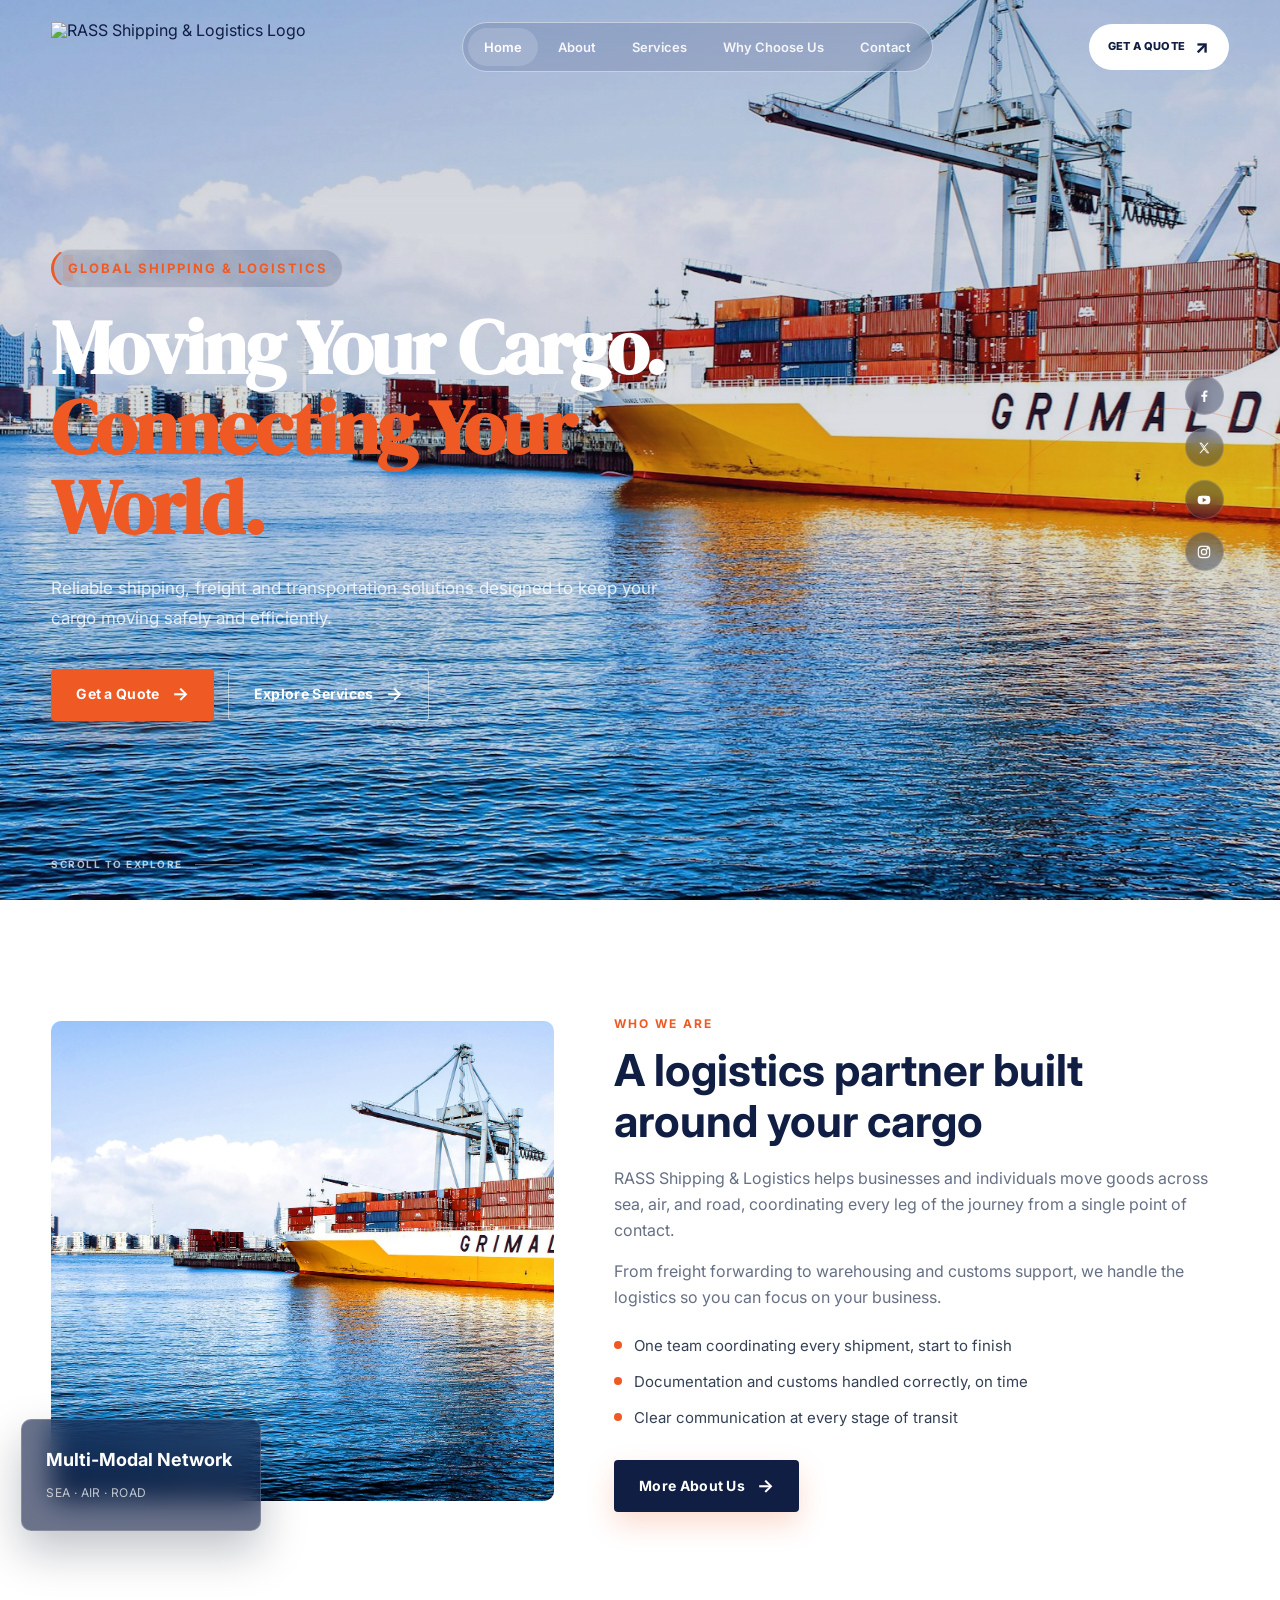
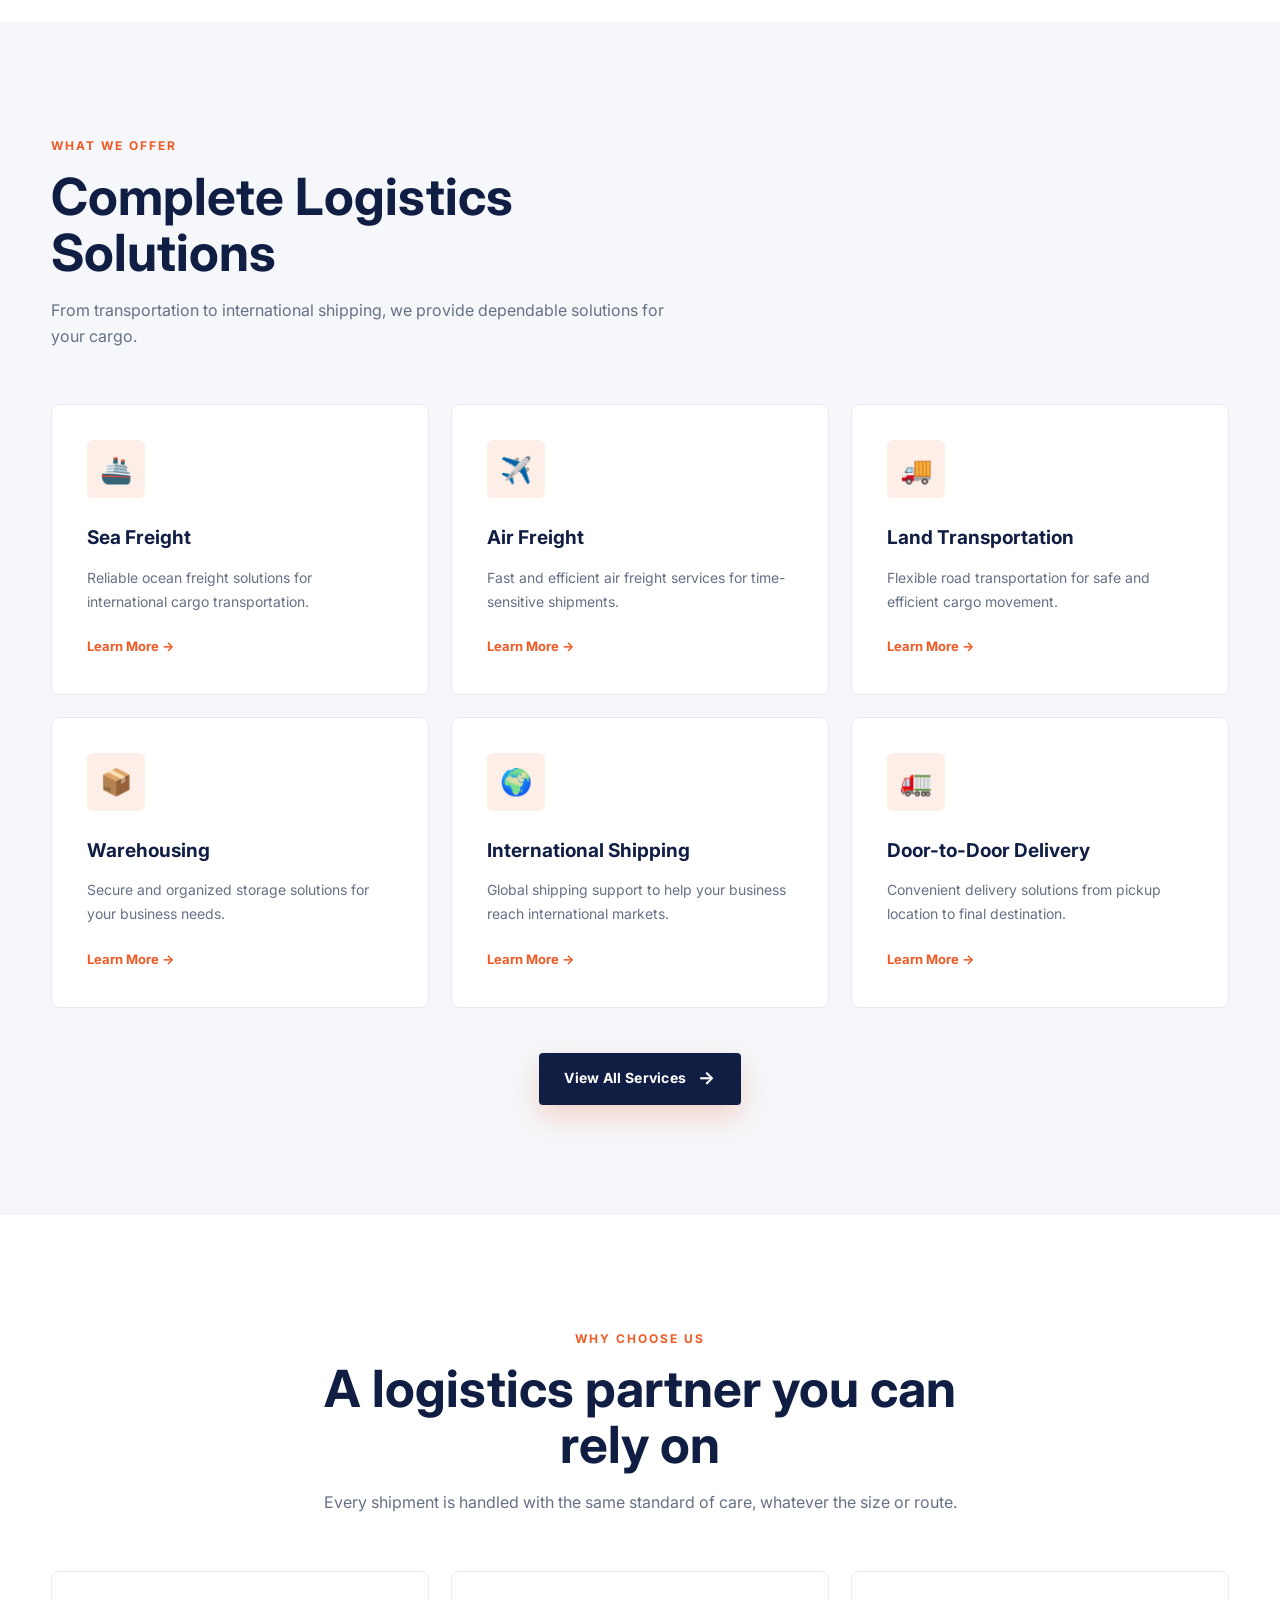
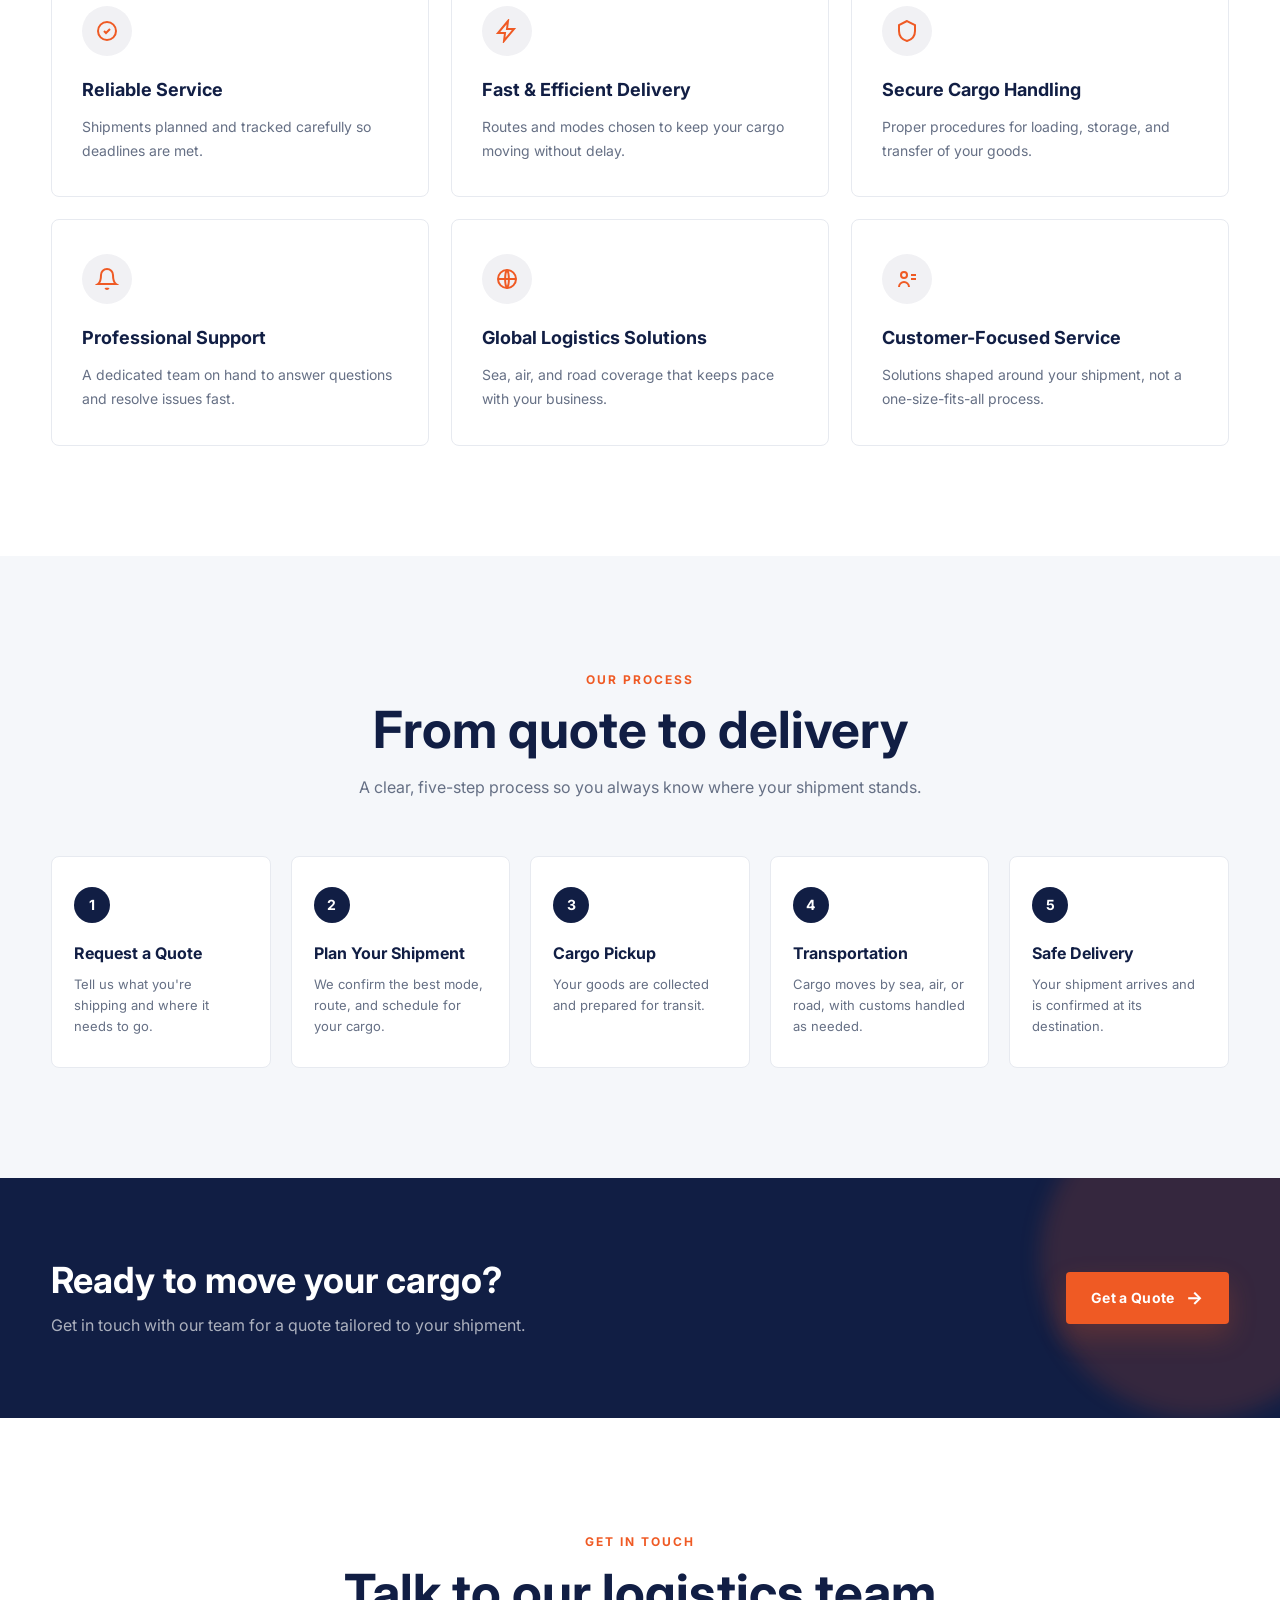
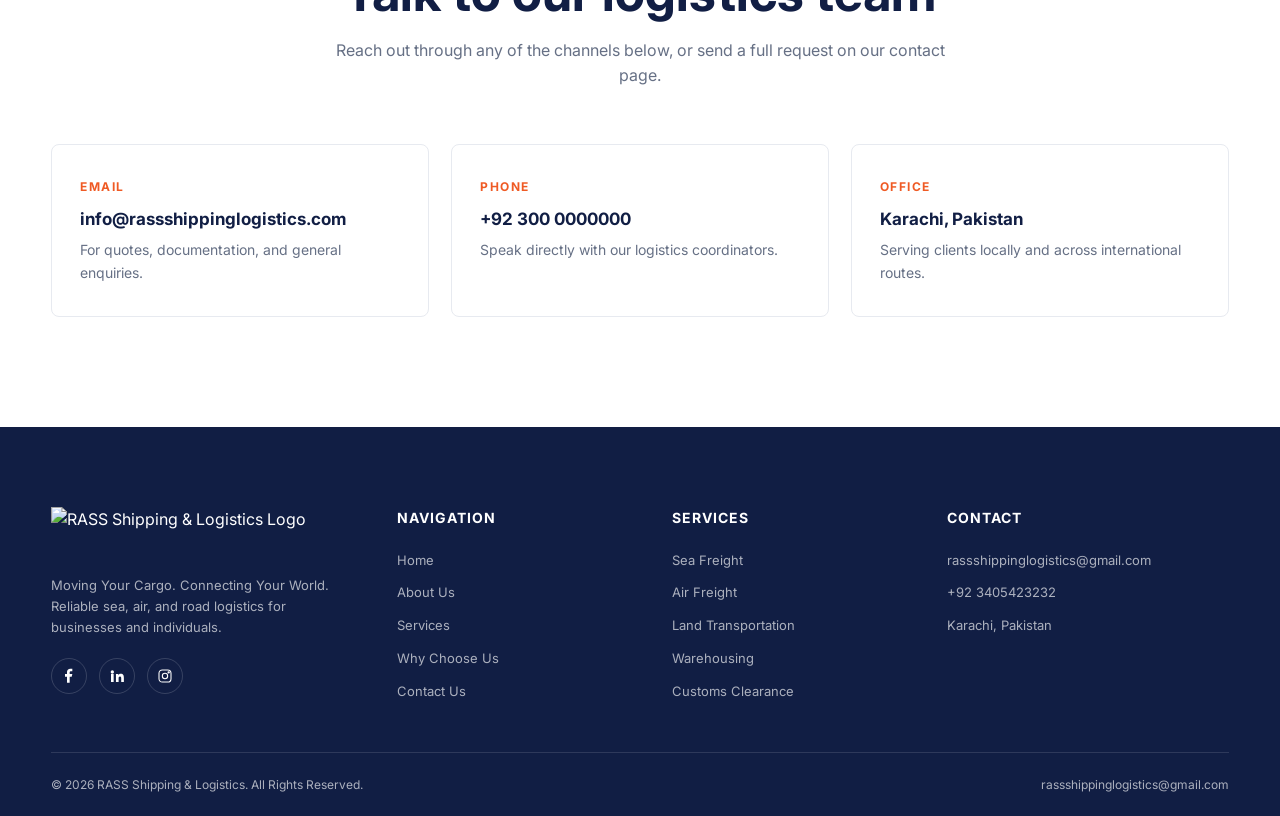
==== index.html @ 947c7e2b "first commit" ====
<!DOCTYPE html>
<html lang="en">
<head>
    <meta charset="UTF-8">
    <meta name="viewport" content="width=device-width, initial-scale=1.0">


<title>RASS Shipping & Logistics | Moving Your Cargo. Connecting Your World.</title>

<meta
    name="description"
    content="RASS Shipping & Logistics provides reliable shipping, freight, transportation and logistics solutions."
>

<link rel="stylesheet" href="style.css">

<!-- Google Font -->
<link rel="preconnect" href="https://fonts.googleapis.com">
<link rel="preconnect" href="https://fonts.gstatic.com" crossorigin>

<link
    href="https://fonts.googleapis.com/css2?family=DM+Serif+Display:ital@0;1&family=Inter:wght@400;500;600;700;800&display=swap"
    rel="stylesheet"
>


</head>

<body>


<!-- ================= NAVBAR ================= -->

<header class="navbar">
    <div class="container nav-container">

        <a href="index.html" class="logo" aria-label="RASS Shipping and Logistics Home">
            <!-- <span class="logo-rass">RASS</span>
            <span class="logo-text">Shipping &amp; Logistics</span> -->
            <img src="Images/logo.png" alt="RASS Shipping & Logistics Logo" style="height: 50px;">
        </a>

        <nav class="nav-menu" id="navMenu" aria-label="Primary navigation">
            <a href="index.html" class="active">Home</a>
            <a href="about.html">About</a>
            <a href="services.html">Services</a>
            <a href="#why-choose-us">Why Choose Us</a>
            <a href="contact.html">Contact</a>
        </nav>

        <a href="contact.html" class="nav-cta">
            <span>Get a Quote</span>
            <span class="nav-cta-arrow" aria-hidden="true">↗</span>
        </a>

        <button
            class="menu-toggle"
            id="menuToggle"
            aria-label="Open navigation menu"
            aria-expanded="false"
            type="button"
        >
            <span></span>
            <span></span>
            <span></span>
        </button>

    </div>
</header>


<main>

    <!-- ================= HERO ================= -->

    <section class="hero" id="home" aria-label="RASS Shipping & Logistics introduction">

        <div class="hero-image" aria-hidden="true"></div>
        <div class="hero-overlay" aria-hidden="true"></div>

        <div class="hero-container container">

            <div class="hero-content">

                <span class="hero-tag">
                    <span class="hero-tag-dot"></span>
                    GLOBAL SHIPPING &amp; LOGISTICS
                </span>

                <h1>
                    Moving Your Cargo.
                    <span>Connecting Your World.</span>
                </h1>

                <p>
                    Reliable shipping, freight and transportation solutions
                    designed to keep your cargo moving safely and efficiently.
                </p>

                <div class="hero-buttons">
                    <a href="contact.html" class="btn btn-primary">
                        Get a Quote
                        <span class="btn-arrow" aria-hidden="true">→</span>
                    </a>

                    <a href="services.html" class="btn btn-secondary">
                        Explore Services
                        <span class="btn-arrow" aria-hidden="true">→</span>
                    </a>
                </div>

            </div>

        </div>

        <!-- Social navigation inspired by the reference layout -->
        <div class="hero-social" aria-label="Social media links">
            <a href="#" aria-label="Facebook" title="Facebook">
                <svg viewBox="0 0 24 24" aria-hidden="true">
                    <path d="M14 21v-8h2.7l.4-3H14V8.1c0-.9.3-1.5 1.6-1.5h1.7V4a17 17 0 0 0-2.4-.2c-2.4 0-4 1.5-4 4.1V10H8v3h2.9v8H14Z"/>
                </svg>
            </a>

            <a href="#" aria-label="X" title="X">
                <svg viewBox="0 0 24 24" aria-hidden="true">
                    <path d="M5 4h3.5l4 5.2L17 4h2l-5.6 6.4L20 20h-3.5l-4.5-5.8L7 20H5l5.9-6.8L5 4Zm3.1 1.6H7.2l9.7 12.8h.9L8.1 5.6Z"/>
                </svg>
            </a>

            <a href="#" aria-label="YouTube" title="YouTube">
                <svg viewBox="0 0 24 24" aria-hidden="true">
                    <path d="M21 8.1a2.8 2.8 0 0 0-2-2C17.2 5.6 12 5.6 12 5.6s-5.2 0-7 .5a2.8 2.8 0 0 0-2 2C2.5 9.9 2.5 12 2.5 12s0 2.1.5 3.9a2.8 2.8 0 0 0 2 2c1.8.5 7 .5 7 .5s5.2 0 7-.5a2.8 2.8 0 0 0 2-2c.5-1.8.5-3.9.5-3.9s0-2.1-.5-3.9ZM10 15.4V8.6l5.7 3.4-5.7 3.4Z"/>
                </svg>
            </a>

            <a href="#" aria-label="Instagram" title="Instagram">
                <svg viewBox="0 0 24 24" aria-hidden="true">
                    <rect x="3.5" y="3.5" width="17" height="17" rx="5"/>
                    <circle cx="12" cy="12" r="4"/>
                    <circle cx="17.4" cy="6.7" r="1"/>
                </svg>
            </a>
        </div>

        <a href="#about-preview" class="hero-scroll" aria-label="Scroll to learn more">
            <span>Scroll to explore</span>
            <span class="hero-scroll-line"></span>
        </a>

    </section>


    <!-- ================= ABOUT PREVIEW ================= -->

    <section class="about-preview" id="about-preview">

        <div class="container">

            <div class="about-media reveal">
                <img src="Images/axel-hjEesK4KSDs-unsplash.jpg" alt="Container ship being loaded at port">
                <div class="about-stat-card">
                    <strong>Multi-Modal Network</strong>
                    <span>SEA &middot; AIR &middot; ROAD</span>
                </div>
            </div>

            <div class="about-copy reveal">

                <span class="section-tag">WHO WE ARE</span>

                <h2>A logistics partner built around your cargo</h2>

                <p>
                    RASS Shipping &amp; Logistics helps businesses and
                    individuals move goods across sea, air, and road,
                    coordinating every leg of the journey from a single
                    point of contact.
                </p>

                <p>
                    From freight forwarding to warehousing and customs
                    support, we handle the logistics so you can focus
                    on your business.
                </p>

                <ul class="about-points">
                    <li>One team coordinating every shipment, start to finish</li>
                    <li>Documentation and customs handled correctly, on time</li>
                    <li>Clear communication at every stage of transit</li>
                </ul>

                <div class="hero-buttons" style="margin-top: 30px;">
                    <a href="about.html" class="btn btn-primary" style="background:#111E44;">
                        More About Us
                        <span class="btn-arrow">→</span>
                    </a>
                </div>

            </div>

        </div>

    </section>


    <!-- ================= SERVICES ================= -->

    <section class="services-preview">

        <div class="container">

            <div class="section-heading">

                <span class="section-tag">
                    WHAT WE OFFER
                </span>

                <h2>
                    Complete Logistics Solutions
                </h2>

                <p>
                    From transportation to international shipping,
                    we provide dependable solutions for your cargo.
                </p>

            </div>


            <div class="services-grid reveal-group">

                <!-- Sea Freight -->

                <article class="service-card reveal">

                    <div class="service-icon" aria-hidden="true">
                        🚢
                    </div>

                    <h3>Sea Freight</h3>

                    <p>
                        Reliable ocean freight solutions for
                        international cargo transportation.
                    </p>

                    <a href="services.html">
                        Learn More <span>→</span>
                    </a>

                </article>


                <!-- Air Freight -->

                <article class="service-card reveal">

                    <div class="service-icon" aria-hidden="true">
                        ✈️
                    </div>

                    <h3>Air Freight</h3>

                    <p>
                        Fast and efficient air freight services
                        for time-sensitive shipments.
                    </p>

                    <a href="services.html">
                        Learn More <span>→</span>
                    </a>

                </article>


                <!-- Land Transportation -->

                <article class="service-card reveal">

                    <div class="service-icon" aria-hidden="true">
                        🚚
                    </div>

                    <h3>Land Transportation</h3>

                    <p>
                        Flexible road transportation for safe
                        and efficient cargo movement.
                    </p>

                    <a href="services.html">
                        Learn More <span>→</span>
                    </a>

                </article>


                <!-- Warehousing -->

                <article class="service-card reveal">

                    <div class="service-icon" aria-hidden="true">
                        📦
                    </div>

                    <h3>Warehousing</h3>

                    <p>
                        Secure and organized storage solutions
                        for your business needs.
                    </p>

                    <a href="services.html">
                        Learn More <span>→</span>
                    </a>

                </article>


                <!-- International Shipping -->

                <article class="service-card reveal">

                    <div class="service-icon" aria-hidden="true">
                        🌍
                    </div>

                    <h3>International Shipping</h3>

                    <p>
                        Global shipping support to help your
                        business reach international markets.
                    </p>

                    <a href="services.html">
                        Learn More <span>→</span>
                    </a>

                </article>


                <!-- Door-to-Door -->

                <article class="service-card reveal">

                    <div class="service-icon" aria-hidden="true">
                        🚛
                    </div>

                    <h3>Door-to-Door Delivery</h3>

                    <p>
                        Convenient delivery solutions from
                        pickup location to final destination.
                    </p>

                    <a href="services.html">
                        Learn More <span>→</span>
                    </a>

                </article>

            </div>

            <div class="services-footer-cta">
                <a href="services.html" class="btn btn-primary" style="background:#111E44;">
                    View All Services
                    <span class="btn-arrow">→</span>
                </a>
            </div>

        </div>

    </section>


    <!-- ================= WHY CHOOSE US ================= -->

    <section class="why-choose" id="why-choose-us">

        <div class="container">

            <div class="section-heading center">
                <span class="section-tag">WHY CHOOSE US</span>
                <h2>A logistics partner you can rely on</h2>
                <p>Every shipment is handled with the same standard of care, whatever the size or route.</p>
            </div>

            <div class="why-grid reveal-group">

                <div class="why-card reveal">
                    <div class="why-icon">
                        <svg viewBox="0 0 24 24" fill="none" stroke="#EF5A24" stroke-width="2"><path d="M9 12l2 2 4-4"/><circle cx="12" cy="12" r="9"/></svg>
                    </div>
                    <h3>Reliable Service</h3>
                    <p>Shipments planned and tracked carefully so deadlines are met.</p>
                </div>

                <div class="why-card reveal">
                    <div class="why-icon">
                        <svg viewBox="0 0 24 24" fill="none" stroke="#EF5A24" stroke-width="2"><path d="M13 2 3 14h7l-1 8 10-12h-7l1-8z"/></svg>
                    </div>
                    <h3>Fast &amp; Efficient Delivery</h3>
                    <p>Routes and modes chosen to keep your cargo moving without delay.</p>
                </div>

                <div class="why-card reveal">
                    <div class="why-icon">
                        <svg viewBox="0 0 24 24" fill="none" stroke="#EF5A24" stroke-width="2"><path d="M12 2 4 6v6c0 5 3.4 8.7 8 10 4.6-1.3 8-5 8-10V6l-8-4Z"/></svg>
                    </div>
                    <h3>Secure Cargo Handling</h3>
                    <p>Proper procedures for loading, storage, and transfer of your goods.</p>
                </div>

                <div class="why-card reveal">
                    <div class="why-icon">
                        <svg viewBox="0 0 24 24" fill="none" stroke="#EF5A24" stroke-width="2"><path d="M18 8a6 6 0 0 0-12 0c0 7-3 9-3 9h18s-3-2-3-9"/><path d="M13.7 21a2 2 0 0 1-3.4 0"/></svg>
                    </div>
                    <h3>Professional Support</h3>
                    <p>A dedicated team on hand to answer questions and resolve issues fast.</p>
                </div>

                <div class="why-card reveal">
                    <div class="why-icon">
                        <svg viewBox="0 0 24 24" fill="none" stroke="#EF5A24" stroke-width="2"><circle cx="12" cy="12" r="9"/><path d="M3 12h18M12 3c2.5 3 2.5 15 0 18M12 3c-2.5 3-2.5 15 0 18"/></svg>
                    </div>
                    <h3>Global Logistics Solutions</h3>
                    <p>Sea, air, and road coverage that keeps pace with your business.</p>
                </div>

                <div class="why-card reveal">
                    <div class="why-icon">
                        <svg viewBox="0 0 24 24" fill="none" stroke="#EF5A24" stroke-width="2"><circle cx="9" cy="8" r="3"/><path d="M4 20c0-3 2.5-5 5-5s5 2 5 5"/><path d="M16 8h5M16 12h5"/></svg>
                    </div>
                    <h3>Customer-Focused Service</h3>
                    <p>Solutions shaped around your shipment, not a one-size-fits-all process.</p>
                </div>

            </div>

        </div>

    </section>


    <!-- ================= HOW IT WORKS ================= -->

    <section class="how-it-works">

        <div class="container">

            <div class="section-heading center">
                <span class="section-tag">OUR PROCESS</span>
                <h2>From quote to delivery</h2>
                <p>A clear, five-step process so you always know where your shipment stands.</p>
            </div>

            <div class="steps-row reveal-group">

                <div class="step-card reveal">
                    <span class="step-number">1</span>
                    <h3>Request a Quote</h3>
                    <p>Tell us what you're shipping and where it needs to go.</p>
                </div>

                <div class="step-card reveal">
                    <span class="step-number">2</span>
                    <h3>Plan Your Shipment</h3>
                    <p>We confirm the best mode, route, and schedule for your cargo.</p>
                </div>

                <div class="step-card reveal">
                    <span class="step-number">3</span>
                    <h3>Cargo Pickup</h3>
                    <p>Your goods are collected and prepared for transit.</p>
                </div>

                <div class="step-card reveal">
                    <span class="step-number">4</span>
                    <h3>Transportation</h3>
                    <p>Cargo moves by sea, air, or road, with customs handled as needed.</p>
                </div>

                <div class="step-card reveal">
                    <span class="step-number">5</span>
                    <h3>Safe Delivery</h3>
                    <p>Your shipment arrives and is confirmed at its destination.</p>
                </div>

            </div>

        </div>

    </section>


    <!-- ================= CTA BANNER ================= -->

    <section class="cta-banner">

        <div class="container cta-inner">

            <div>
                <h2>Ready to move your cargo?</h2>
                <p>Get in touch with our team for a quote tailored to your shipment.</p>
            </div>

            <a href="contact.html" class="btn btn-primary">
                Get a Quote
                <span class="btn-arrow">→</span>
            </a>

        </div>

    </section>


    <!-- ================= CONTACT PREVIEW ================= -->

    <section class="contact-preview">

        <div class="container">

            <div class="section-heading center">
                <span class="section-tag">GET IN TOUCH</span>
                <h2>Talk to our logistics team</h2>
                <p>Reach out through any of the channels below, or send a full request on our contact page.</p>
            </div>

            <div class="contact-preview-grid reveal-group">

                <div class="contact-preview-card reveal">
                    <span class="label">EMAIL</span>
                    <strong>info@rassshippinglogistics.com</strong>
                    <p>For quotes, documentation, and general enquiries.</p>
                </div>

                <div class="contact-preview-card reveal">
                    <span class="label">PHONE</span>
                    <strong>+92 300 0000000</strong>
                    <p>Speak directly with our logistics coordinators.</p>
                </div>

                <div class="contact-preview-card reveal">
                    <span class="label">OFFICE</span>
                    <strong>Karachi, Pakistan</strong>
                    <p>Serving clients locally and across international routes.</p>
                </div>

            </div>

        </div>

    </section>

</main>


<!-- ================= FOOTER ================= -->

<footer class="footer">

    <div class="container">

        <div class="footer-grid">

            <div class="footer-brand">
                          <img src="Images/logo.png" alt="RASS Shipping & Logistics Logo" style="height: 50px;">

                <p>Moving Your Cargo. Connecting Your World. Reliable sea, air, and road logistics for businesses and individuals.</p>
                <div class="footer-social" aria-label="Social links">
                    <a href="#" aria-label="Facebook"><svg viewBox="0 0 24 24" fill="#fff"><path d="M13 22v-9h3l1-4h-4V7c0-1 .5-2 2-2h2V1h-3c-3 0-5 2-5 5v3H6v4h3v9h4Z"/></svg></a>
                    <a href="#" aria-label="LinkedIn"><svg viewBox="0 0 24 24" fill="#fff"><path d="M4.98 3.5A2.5 2.5 0 1 1 5 8.5a2.5 2.5 0 0 1-.02-5ZM3 9h4v12H3V9Zm7 0h3.8v1.7h.05c.53-1 1.83-2 3.77-2 4 0 4.7 2.6 4.7 6V21h-4v-5.4c0-1.3 0-3-1.8-3s-2.1 1.4-2.1 2.9V21h-4V9Z"/></svg></a>
                    <a href="#" aria-label="Instagram"><svg viewBox="0 0 24 24" fill="none" stroke="#fff" stroke-width="1.6"><rect x="3" y="3" width="18" height="18" rx="5"/><circle cx="12" cy="12" r="4"/><circle cx="17.5" cy="6.5" r="1"/></svg></a>
                </div>
            </div>

            <div class="footer-col">
                <h4>Navigation</h4>
                <ul>
                    <li><a href="index.html">Home</a></li>
                    <li><a href="about.html">About Us</a></li>
                    <li><a href="services.html">Services</a></li>
                    <li><a href="#why-choose-us">Why Choose Us</a></li>
                    <li><a href="contact.html">Contact Us</a></li>
                </ul>
            </div>

            <div class="footer-col">
                <h4>Services</h4>
                <ul>
                    <li><a href="services.html">Sea Freight</a></li>
                    <li><a href="services.html">Air Freight</a></li>
                    <li><a href="services.html">Land Transportation</a></li>
                    <li><a href="services.html">Warehousing</a></li>
                    <li><a href="services.html">Customs Clearance</a></li>
                </ul>
            </div>

            <div class="footer-col">
                <h4>Contact</h4>
                <ul>
                    <li>rassshippinglogistics@gmail.com</li>
                    <li>+92 3405423232</li>
                    <li>Karachi, Pakistan</li>
                </ul>
            </div>

        </div>


        <div class="footer-bottom">

            <p>
                &copy; 2026 RASS Shipping &amp; Logistics.
                All Rights Reserved.
            </p>

            <p>rassshippinglogistics@gmail.com</p>

        </div>

    </div>

</footer>


<script src="app.js"></script>


</body>
</html>
---- style.css ----
/* =====================================================
RASS SHIPPING & LOGISTICS
Main Brand Colors
Orange: #EF5A24
Navy:   #111E44
===================================================== */

/* ================= RESET ================= */

* {
  margin: 0;
  padding: 0;
  box-sizing: border-box;
  }

html {
scroll-behavior: smooth;
}

body {
font-family: "Inter", sans-serif;
color: #111E44;
background: #ffffff;
line-height: 1.6;
overflow-x: hidden;
}

a {
text-decoration: none;
color: inherit;
}

button {
font-family: inherit;
}

img {
max-width: 100%;
display: block;
}

.container {
width: min(1180px, 92%);
margin: 0 auto;
}

/* ================= NAVBAR ================= */

.navbar {
  position: fixed;
  top: 0;
  left: 0;
  width: 100%;
  z-index: 1000;
  padding: 22px 0;
  background: transparent;
  transition:
    padding 0.45s ease,
    background 0.45s ease,
    box-shadow 0.45s ease,
    backdrop-filter 0.45s ease;
}

.navbar.is-scrolled {
  padding: 13px 0;
  background: rgba(17, 30, 68, 0.84);
  backdrop-filter: blur(16px);
  -webkit-backdrop-filter: blur(16px);
  box-shadow: 0 12px 35px rgba(8, 14, 34, 0.22);
  border-bottom: 1px solid rgba(255, 255, 255, 0.09);
}

body.subpage .navbar {
  background: #111E44;
}

body.subpage .navbar.is-scrolled {
  background: rgba(17, 30, 68, 0.9);
}

.nav-container {
  display: flex;
  align-items: center;
  justify-content: space-between;
  gap: 24px;
}

/* ================= LOGO ================= */

.logo {
  display: flex;
  flex-direction: column;
  flex-shrink: 0;
  line-height: 1;
}

.logo-rass {
  font-size: 29px;
  font-weight: 800;
  letter-spacing: 2px;
  color: #ffffff;
}

.logo-text {
  margin-top: 5px;
  font-size: 9px;
  font-weight: 600;
  letter-spacing: 1.8px;
  text-transform: uppercase;
  color: rgba(255, 255, 255, 0.72);
}

/* ================= NAVIGATION ================= */

.nav-menu {
  display: flex;
  align-items: center;
  gap: 4px;
  padding: 5px;
  border: 1px solid rgba(255, 255, 255, 0.48);
  border-radius: 999px;
  background: rgba(17, 30, 68, 0.13);
  backdrop-filter: blur(10px);
  -webkit-backdrop-filter: blur(10px);
}

.nav-menu > a {
  position: relative;
  display: inline-flex;
  align-items: center;
  min-height: 38px;
  padding: 0 16px;
  border-radius: 999px;
  color: rgba(255, 255, 255, 0.9);
  font-size: 13px;
  font-weight: 600;
  transition:
    color 0.3s ease,
    background 0.3s ease,
    transform 0.3s ease;
}

.nav-menu > a::after {
  display: none !important;
}

.nav-menu > a:hover,
.nav-menu > a.active {
  color: #ffffff;
  background: rgba(255, 255, 255, 0.15);
}

.nav-menu > a:hover {
  transform: translateY(-1px);
}

/* ================= NAV CTA ================= */

.nav-cta {
  display: inline-flex;
  align-items: center;
  justify-content: center;
  gap: 10px;
  min-height: 46px;
  padding: 0 19px;
  border-radius: 999px;
  background: #ffffff;
  color: #111E44;
  font-size: 11px;
  font-weight: 800;
  letter-spacing: 0.35px;
  text-transform: uppercase;
  white-space: nowrap;
  transition:
    transform 0.3s ease,
    background 0.3s ease,
    color 0.3s ease;
}

.nav-cta:hover {
  transform: translateY(-2px);
  background: #EF5A24;
  color: #ffffff;
}

.nav-cta-arrow {
  display: inline-flex;
  align-items: center;
  justify-content: center;
  font-size: 18px;
  line-height: 1;
  transition: transform 0.3s ease;
}

.nav-cta:hover .nav-cta-arrow {
  transform: translate(2px, -2px);
}

/* ================= MOBILE MENU BUTTON ================= */

.menu-toggle {
  display: none;
  width: 44px;
  height: 44px;
  padding: 9px;
  border: 1px solid rgba(255, 255, 255, 0.3);
  border-radius: 50%;
  background: rgba(17, 30, 68, 0.28);
  cursor: pointer;
  flex-direction: column;
  align-items: center;
  justify-content: center;
  gap: 5px;
}

.menu-toggle span {
  display: block;
  width: 22px;
  height: 2px;
  background: #ffffff;
  border-radius: 5px;
  transition: all 0.3s ease;
}

.menu-toggle.active span:nth-child(1) {
  transform: translateY(7px) rotate(45deg);
}

.menu-toggle.active span:nth-child(2) {
  opacity: 0;
}

.menu-toggle.active span:nth-child(3) {
  transform: translateY(-7px) rotate(-45deg);
}


/* ================= HERO ================= */

.hero {
  --hero-shift: 0px;
  position: relative;
  min-height: 100svh;
  height: max(720px, 100svh);
  display: flex;
  align-items: center;
  overflow: hidden;
  isolation: isolate;
  background: #111E44;
}

.hero-image {
  position: absolute;
  inset: -6%;
  z-index: -3;
  background:
    url("Images/axel-hjEesK4KSDs-unsplash.jpg")
    center / cover no-repeat;
  transform: translate3d(0, var(--hero-shift), 0) scale(1.06);
  will-change: transform;
  transition: transform 0.1s linear;
}

.hero-overlay {
  position: absolute;
  inset: 0;
  z-index: -2;
  pointer-events: none;
  background:
    linear-gradient(
      90deg,
      rgba(10, 18, 42, 0.78) 0%,
      rgba(17, 30, 68, 0.58) 43%,
      rgba(17, 30, 68, 0.2) 100%
    ),
    linear-gradient(
      180deg,
      rgba(8, 13, 28, 0.32) 0%,
      rgba(8, 13, 28, 0.06) 45%,
      rgba(8, 13, 28, 0.55) 100%
    );
}

.hero::after {
  content: "";
  position: absolute;
  right: -180px;
  bottom: -220px;
  width: 520px;
  height: 520px;
  border: 1px solid rgba(239, 90, 36, 0.28);
  border-radius: 50%;
  pointer-events: none;
  z-index: -1;
}

/* ================= HERO CONTENT ================= */

.hero-container {
  position: relative;
  z-index: 2;
  width: min(1180px, 92%);
}

.hero-content {
  max-width: 700px;
  padding-top: 72px;
  animation: heroContentIn 1s cubic-bezier(0.22, 1, 0.36, 1) both;
}

.hero-tag {
  display: inline-flex;
  align-items: center;
  gap: 10px;
  margin-bottom: 22px;
  padding: 8px 14px;
  border: 1px solid rgba(255, 255, 255, 0.3);
  border-radius: 999px;
  color: #ffffff;
  background: rgba(17, 30, 68, 0.16);
  backdrop-filter: blur(7px);
  -webkit-backdrop-filter: blur(7px);
  font-size: 11px;
  font-weight: 700;
  letter-spacing: 1.6px;
}

.hero-tag-dot {
  width: 7px;
  height: 7px;
  border-radius: 50%;
  background: #EF5A24;
  box-shadow: 0 0 0 5px rgba(239, 90, 36, 0.14);
}

.hero h1 {
  max-width: 760px;
  color: #ffffff;
  font-family: "DM Serif Display", Georgia, serif;
  font-size: clamp(52px, 6.5vw, 82px);
  font-weight: 400;
  line-height: 0.99;
  letter-spacing: -2px;
}

.hero h1 span {
  display: block;
  color: #ffffff;
}

.hero-content > p {
  max-width: 590px;
  margin-top: 27px;
  color: rgba(255, 255, 255, 0.8);
  font-size: 16px;
  line-height: 1.8;
}

/* ================= HERO BUTTONS ================= */

.hero-buttons {
  display: flex;
  gap: 13px;
  margin-top: 34px;
}

.btn {
  display: inline-flex;
  align-items: center;
  justify-content: center;
  gap: 11px;
  min-height: 52px;
  padding: 0 25px;
  border-radius: 999px;
  font-size: 12px;
  font-weight: 800;
  letter-spacing: 0.3px;
  transition:
    transform 0.3s ease,
    background 0.3s ease,
    color 0.3s ease,
    box-shadow 0.3s ease;
}

.btn-primary {
  background: #EF5A24;
  color: #ffffff;
  box-shadow: 0 12px 28px rgba(239, 90, 36, 0.22);
}

.btn-primary:hover {
  background: #d94e1d;
  transform: translateY(-3px);
  box-shadow: 0 17px 34px rgba(239, 90, 36, 0.28);
}

.btn-arrow {
  font-size: 18px;
  transition: transform 0.3s ease;
}

.btn-primary:hover .btn-arrow,
.btn-secondary:hover .btn-arrow {
  transform: translateX(4px);
}

.btn-secondary {
  border: 1px solid rgba(255, 255, 255, 0.5);
  color: #ffffff;
  background: rgba(255, 255, 255, 0.05);
  backdrop-filter: blur(7px);
  -webkit-backdrop-filter: blur(7px);
}

.btn-secondary:hover {
  background: #ffffff;
  color: #111E44;
  transform: translateY(-3px);
}

/* ================= HERO SOCIAL RAIL ================= */

.hero-social {
  position: absolute;
  top: 50%;
  right: 4.4%;
  z-index: 4;
  display: flex;
  flex-direction: column;
  gap: 13px;
  transform: translateY(-38%);
}

.hero-social a {
  width: 39px;
  height: 39px;
  display: flex;
  align-items: center;
  justify-content: center;
  border: 1px solid rgba(255, 255, 255, 0.16);
  border-radius: 50%;
  background: rgba(17, 30, 68, 0.38);
  color: #ffffff;
  backdrop-filter: blur(8px);
  -webkit-backdrop-filter: blur(8px);
  transition:
    transform 0.3s ease,
    background 0.3s ease,
    border-color 0.3s ease;
}

.hero-social a:hover {
  transform: translateX(-5px);
  background: #EF5A24;
  border-color: #EF5A24;
}

.hero-social svg {
  width: 16px;
  height: 16px;
  fill: currentColor;
}

.hero-social a:last-child svg {
  fill: none;
  stroke: currentColor;
  stroke-width: 1.7;
}

/* ================= HERO SCROLL INDICATOR ================= */

.hero-scroll {
  position: absolute;
  left: 4%;
  bottom: 28px;
  z-index: 3;
  display: inline-flex;
  align-items: center;
  gap: 12px;
  color: rgba(255, 255, 255, 0.7);
  font-size: 10px;
  font-weight: 700;
  letter-spacing: 1.5px;
  text-transform: uppercase;
}

.hero-scroll-line {
  position: relative;
  width: 58px;
  height: 1px;
  overflow: hidden;
  background: rgba(255, 255, 255, 0.35);
}

.hero-scroll-line::after {
  content: "";
  position: absolute;
  top: 0;
  left: -100%;
  width: 100%;
  height: 100%;
  background: #EF5A24;
  animation: scrollLine 2.1s ease-in-out infinite;
}

@keyframes heroContentIn {
  from {
    opacity: 0;
    transform: translateY(32px);
  }
  to {
    opacity: 1;
    transform: translateY(0);
  }
}

@keyframes scrollLine {
  0%, 100% { left: -100%; }
  45%, 55% { left: 0; }
}

/* ================= HERO ================= */

.hero {
position: relative;
min-height: 780px;
display: flex;
align-items: center;
overflow: hidden;

background:
    linear-gradient(
        90deg,
        rgba(17, 30, 68, 0.98) 0%,
        rgba(17, 30, 68, 0.88) 45%,
        rgba(17, 30, 68, 0.45) 100%
    ),
    url("Images/axel-hjEesK4KSDs-unsplash.jpg") center / cover no-repeat;


}

/* Hero overlay */

.hero-overlay {
position: absolute;
inset: 0;
background:
linear-gradient(
180deg,
rgba(17, 30, 68, 0.20),
rgba(17, 30, 68, 0.10)
);
pointer-events: none;
}

/* Decorative circle */

.hero::after {
content: "";
position: absolute;
right: -100px;
bottom: 70px;
width: 420px;
height: 420px;
border: 1px solid rgba(239, 90, 36, 0.3);
border-radius: 50%;
pointer-events: none;
}

/* ================= HERO CONTENT ================= */

.hero-container {
position: relative;
z-index: 2;
}

.hero-content {
max-width: 700px;
padding-top: 70px;
}

.hero-tag {
display: inline-block;
margin-bottom: 20px;
padding-left: 14px;
border-left: 3px solid #EF5A24;
color: #EF5A24;
font-size: 13px;
font-weight: 700;
letter-spacing: 2px;
}

.hero h1 {
color: #ffffff;
font-size: clamp(46px, 6vw, 76px);
line-height: 1.05;
font-weight: 800;
letter-spacing: -2px;
}

.hero h1 span {
display: block;
color: #EF5A24;
}

.hero-content > p {
max-width: 610px;
margin-top: 25px;
color: rgba(255, 255, 255, 0.82);
font-size: 17px;
line-height: 1.8;
}

/* ================= HERO BUTTONS ================= */

.hero-buttons {
display: flex;
gap: 14px;
margin-top: 35px;
}

.btn {
display: inline-flex;
align-items: center;
justify-content: center;
gap: 12px;
min-height: 52px;
padding: 0 25px;
border-radius: 4px;
font-size: 14px;
font-weight: 700;
transition: all 0.3s ease;
}

.btn-primary {
background: #EF5A24;
color: #ffffff;
}

.btn-primary:hover {
background: #d94e1d;
transform: translateY(-3px);
}

.btn-arrow {
font-size: 18px;
transition: transform 0.3s ease;
}

.btn-primary:hover .btn-arrow {
transform: translateX(4px);
}

.btn-secondary {
border: 1px solid rgba(255, 255, 255, 0.5);
color: #ffffff;
}

.btn-secondary:hover {
background: #ffffff;
color: #111E44;
}

/* ================= TRUST ================= */

.hero-trust {
display: flex;
align-items: center;
gap: 25px;
margin-top: 55px;
}

.trust-item {
display: flex;
flex-direction: column;
}

.trust-item strong {
color: #ffffff;
font-size: 14px;
}

.trust-item span {
margin-top: 2px;
color: rgba(255, 255, 255, 0.55);
font-size: 11px;
}

.trust-divider {
width: 1px;
height: 35px;
background: rgba(255, 255, 255, 0.2);
}

/* ================= SCROLL REVEAL ================= */

.reveal {
opacity: 0;
transform: translateY(24px);
transition: opacity 0.7s ease, transform 0.7s ease;
}

.reveal.is-visible {
opacity: 1;
transform: translateY(0);
}

.reveal-group .reveal:nth-child(2) { transition-delay: 0.08s; }
.reveal-group .reveal:nth-child(3) { transition-delay: 0.16s; }
.reveal-group .reveal:nth-child(4) { transition-delay: 0.24s; }
.reveal-group .reveal:nth-child(5) { transition-delay: 0.32s; }
.reveal-group .reveal:nth-child(6) { transition-delay: 0.4s; }

@media (prefers-reduced-motion: reduce) {
  html { scroll-behavior: auto; }
  .reveal { opacity: 1; transform: none; transition: none; }
}

/* ================= SECTION HEADING (shared) ================= */

.section-heading {
max-width: 650px;
margin-bottom: 55px;
}

.section-tag {
display: inline-block;
margin-bottom: 12px;
color: #EF5A24;
font-size: 12px;
font-weight: 700;
letter-spacing: 2px;
}

.section-heading h2 {
margin-bottom: 18px;
color: #111E44;
font-size: clamp(34px, 4vw, 52px);
line-height: 1.1;
}

.section-heading p {
color: #667085;
font-size: 16px;
}

.section-heading.center {
margin-left: auto;
margin-right: auto;
text-align: center;
}

/* ================= ABOUT PREVIEW (home) ================= */

.about-preview {
padding: 110px 0;
background: #ffffff;
}

.about-preview .container {
display: grid;
grid-template-columns: 0.9fr 1.1fr;
gap: 60px;
align-items: center;
}

.about-media {
position: relative;
}

.about-media img {
border-radius: 10px;
width: 100%;
height: 480px;
object-fit: cover;
}

/* The one deliberate glassmorphism accent: a floating stat card over the photo */
.about-stat-card {
position: absolute;
left: -30px;
bottom: -30px;
width: 240px;
padding: 26px 24px;
background: rgba(17, 30, 68, 0.62);
border: 1px solid rgba(255, 255, 255, 0.18);
backdrop-filter: blur(14px);
-webkit-backdrop-filter: blur(14px);
border-radius: 10px;
box-shadow: 0 20px 45px rgba(8, 14, 34, 0.25);
}

.about-stat-card strong {
display: block;
color: #ffffff;
font-size: 18px;
margin-bottom: 4px;
}

.about-stat-card span {
color: rgba(255, 255, 255, 0.7);
font-size: 12px;
letter-spacing: 0.4px;
}

.about-copy h2 {
color: #111E44;
font-size: clamp(30px, 3.6vw, 44px);
line-height: 1.15;
margin-bottom: 20px;
}

.about-copy p {
color: #667085;
font-size: 16px;
margin-bottom: 16px;
}

.about-points {
list-style: none;
margin-top: 24px;
display: grid;
gap: 12px;
}

.about-points li {
display: flex;
align-items: flex-start;
gap: 12px;
color: #344054;
font-size: 15px;
}

.about-points li::before {
content: "";
flex-shrink: 0;
width: 8px;
height: 8px;
margin-top: 7px;
border-radius: 50%;
background: #EF5A24;
}

/* ================= SERVICES ================= */

.services-preview {
padding: 110px 0;
background: #f5f7fa;
}

.services-grid {
display: grid;
grid-template-columns: repeat(3, 1fr);
gap: 22px;
}

.service-card {
padding: 35px;
background: #ffffff;
border: 1px solid #e7eaf0;
border-radius: 8px;
transition:
transform 0.3s ease,
box-shadow 0.3s ease,
border-color 0.3s ease;
}

.service-card:hover {
transform: translateY(-8px);
border-color: rgba(239, 90, 36, 0.35);
box-shadow: 0 20px 50px rgba(17, 30, 68, 0.08);
}

/* Service icon */

.service-icon {
width: 58px;
height: 58px;
display: flex;
align-items: center;
justify-content: center;
margin-bottom: 25px;
background: rgba(239, 90, 36, 0.1);
border-radius: 6px;
font-size: 26px;
transition: transform 0.3s ease;
}

.service-card:hover .service-icon {
transform: scale(1.08);
}

/* Service text */

.service-card h3 {
margin-bottom: 12px;
color: #111E44;
font-size: 19px;
}

.service-card p {
margin-bottom: 20px;
color: #667085;
font-size: 14px;
line-height: 1.7;
}

.service-card a {
color: #EF5A24;
font-size: 13px;
font-weight: 700;
}

.service-card a span {
display: inline-block;
transition: transform 0.3s ease;
}

.service-card a:hover span {
transform: translateX(4px);
}

.services-footer-cta {
margin-top: 45px;
text-align: center;
}

/* Detailed service groups used on services.html */

.service-group {
margin-bottom: 60px;
}

.service-group:last-child {
margin-bottom: 0;
}

.service-group-title {
color: #111E44;
font-size: 22px;
margin-bottom: 22px;
padding-left: 14px;
border-left: 3px solid #EF5A24;
}

/* ================= WHY CHOOSE US ================= */

.why-choose {
padding: 110px 0;
background: #ffffff;
}

.why-grid {
display: grid;
grid-template-columns: repeat(3, 1fr);
gap: 22px;
}

.why-card {
padding: 34px 30px;
border: 1px solid #e7eaf0;
border-radius: 8px;
transition: transform 0.3s ease, border-color 0.3s ease, box-shadow 0.3s ease;
}

.why-card:hover {
transform: translateY(-6px);
border-color: rgba(239, 90, 36, 0.35);
box-shadow: 0 20px 50px rgba(17, 30, 68, 0.06);
}

.why-icon {
width: 50px;
height: 50px;
display: flex;
align-items: center;
justify-content: center;
margin-bottom: 20px;
border-radius: 50%;
background: rgba(17, 30, 68, 0.06);
}

.why-icon svg { width: 24px; height: 24px; }

.why-card h3 {
color: #111E44;
font-size: 18px;
margin-bottom: 10px;
}

.why-card p {
color: #667085;
font-size: 14px;
line-height: 1.7;
}

/* ================= HOW IT WORKS ================= */

.how-it-works {
padding: 110px 0;
background: #f5f7fa;
}

.steps-row {
display: grid;
grid-template-columns: repeat(5, 1fr);
gap: 20px;
}

.step-card {
position: relative;
padding: 30px 22px;
background: #ffffff;
border: 1px solid #e7eaf0;
border-radius: 8px;
}

.step-number {
display: inline-flex;
align-items: center;
justify-content: center;
width: 36px;
height: 36px;
margin-bottom: 18px;
border-radius: 50%;
background: #111E44;
color: #ffffff;
font-weight: 700;
font-size: 14px;
}

.step-card h3 {
color: #111E44;
font-size: 16px;
margin-bottom: 8px;
}

.step-card p {
color: #667085;
font-size: 13px;
line-height: 1.6;
}

/* ================= CTA BANNER ================= */

.cta-banner {
position: relative;
padding: 80px 0;
background: #111E44;
overflow: hidden;
}

.cta-banner::after {
content: "";
position: absolute;
top: -80px;
right: -80px;
width: 320px;
height: 320px;
border-radius: 50%;
background: rgba(239, 90, 36, 0.16);
filter: blur(10px);
}

.cta-inner {
position: relative;
z-index: 1;
display: flex;
align-items: center;
justify-content: space-between;
gap: 30px;
flex-wrap: wrap;
}

.cta-inner h2 {
color: #ffffff;
font-size: clamp(26px, 3vw, 36px);
max-width: 560px;
line-height: 1.25;
}

.cta-inner p {
color: rgba(255, 255, 255, 0.65);
margin-top: 10px;
max-width: 520px;
}

/* ================= CONTACT PREVIEW (home) ================= */

.contact-preview {
padding: 110px 0;
background: #ffffff;
}

.contact-preview-grid {
display: grid;
grid-template-columns: repeat(3, 1fr);
gap: 22px;
}

.contact-preview-card {
padding: 32px 28px;
border: 1px solid #e7eaf0;
border-radius: 8px;
text-align: left;
}

.contact-preview-card span.label {
display: block;
color: #EF5A24;
font-size: 12px;
font-weight: 700;
letter-spacing: 1.5px;
margin-bottom: 10px;
}

.contact-preview-card strong {
display: block;
color: #111E44;
font-size: 17px;
margin-bottom: 6px;
}

.contact-preview-card p {
color: #667085;
font-size: 14px;
}

/* ================= FOOTER ================= */

.footer {
padding: 80px 0 0;
background: #111E44;
color: #ffffff;
}

.footer-grid {
display: grid;
grid-template-columns: 1.3fr 1fr 1fr 1.2fr;
gap: 40px;
padding-bottom: 50px;
}

.footer-brand h3 {
color: #EF5A24;
font-size: 28px;
letter-spacing: 2px;
}

.footer-brand .logo-text {
margin-top: 4px;
}

.footer-brand p {
margin-top: 18px;
max-width: 320px;
}

.footer p,
.footer li,
.footer a {
color: rgba(255, 255, 255, 0.65);
font-size: 13px;
}

.footer-col h4 {
color: #ffffff;
font-size: 14px;
letter-spacing: 1px;
text-transform: uppercase;
margin-bottom: 20px;
}

.footer-col ul {
list-style: none;
display: grid;
gap: 12px;
}

.footer-col ul a {
transition: color 0.25s ease;
}

.footer-col ul a:hover {
color: #EF5A24;
}

.footer-social {
display: flex;
gap: 12px;
margin-top: 20px;
}

.footer-social a {
width: 36px;
height: 36px;
display: flex;
align-items: center;
justify-content: center;
border: 1px solid rgba(255, 255, 255, 0.16);
border-radius: 50%;
transition: border-color 0.25s ease, background 0.25s ease;
}

.footer-social a:hover {
border-color: #EF5A24;
background: rgba(239, 90, 36, 0.12);
}

.footer-social svg { width: 16px; height: 16px; }

.footer-bottom {
padding: 22px 0;
border-top: 1px solid rgba(255, 255, 255, 0.12);
display: flex;
align-items: center;
justify-content: space-between;
flex-wrap: wrap;
gap: 10px;
}

.footer-bottom p { font-size: 12px; }

/* ================= PAGE HEADER ================= */

.page-header {
  position: relative;
  min-height: 420px;
  display: flex;
  align-items: center;
  padding-top: 90px;
  background:
    linear-gradient(90deg, rgba(17, 30, 68, 0.92), rgba(17, 30, 68, 0.72)),
    url("Images/john-simmons-XFLk8qZ-6MA-unsplash.jpg") center/cover no-repeat;
}

.page-header .container {
  position: relative;
  z-index: 1;
}

.page-title {
  color: #ffffff;
  font-size: clamp(38px, 5vw, 60px);
  line-height: 1.1;
  margin-bottom: 12px;
}

.page-subtitle {
  color: rgba(255, 255, 255, 0.8);
  font-size: 18px;
  max-width: 700px;
}

.page-content {
  padding: 90px 0;
  background: #f5f7fa;
}

.content-card {
  background: #ffffff;
  border: 1px solid #e7eaf0;
  border-radius: 12px;
  padding: 40px;
  box-shadow: 0 18px 35px rgba(17, 30, 68, 0.04);
}

.content-card h2 {
  font-size: clamp(28px, 3vw, 42px);
  margin-bottom: 18px;
  color: #111E44;
}

.content-card p {
  color: #475467;
  font-size: 16px;
  line-height: 1.8;
  margin-bottom: 16px;
}

.info-grid {
  display: grid;
  grid-template-columns: repeat(3, 1fr);
  gap: 24px;
  margin-top: 40px;
}

.info-box {
  background: #ffffff;
  border: 1px solid #e7eaf0;
  border-radius: 12px;
  padding: 30px 24px;
}

.info-box h3 {
  color: #111E44;
  margin-bottom: 12px;
  font-size: 24px;
}

.info-box p,
.info-box li {
  color: #475467;
  font-size: 15px;
  line-height: 1.8;
}

.info-box ul {
  margin-left: 18px;
}

/* Mission / vision cards on About */

.mv-grid {
  display: grid;
  grid-template-columns: 1fr 1fr;
  gap: 24px;
  margin-top: 40px;
}

.mv-card {
  padding: 34px 30px;
  border-radius: 12px;
  background: #111E44;
  color: #ffffff;
}

.mv-card.alt {
  background: #ffffff;
  border: 1px solid #e7eaf0;
  color: inherit;
}

.mv-card h3 {
  font-size: 20px;
  margin-bottom: 12px;
  color: inherit;
}

.mv-card.alt h3 { color: #111E44; }

.mv-card p {
  font-size: 15px;
  line-height: 1.8;
  color: rgba(255, 255, 255, 0.75);
  margin: 0;
}

.mv-card.alt p { color: #475467; }

/* ================= CONTACT FORM ================= */

.contact-layout {
  display: grid;
  grid-template-columns: 0.9fr 1.1fr;
  gap: 30px;
  align-items: start;
}

.contact-form {
  display: grid;
  grid-template-columns: repeat(2, minmax(0, 1fr));
  gap: 18px;
  margin-top: 30px;
}

.contact-form .full {
  grid-column: 1 / -1;
}

.contact-form input,
.contact-form select,
.contact-form textarea {
  width: 100%;
  padding: 16px 18px;
  border: 1px solid #d9e0eb;
  border-radius: 8px;
  font: inherit;
  background: #fff;
  color: #111E44;
}

.contact-form input:focus,
.contact-form select:focus,
.contact-form textarea:focus {
  outline: none;
  border-color: #EF5A24;
}

.contact-form textarea {
  min-height: 150px;
  resize: vertical;
}

.submit-btn {
  display: inline-flex;
  align-items: center;
  justify-content: center;
  min-height: 52px;
  padding: 0 26px;
  border: none;
  background: #EF5A24;
  color: #ffffff;
  font-weight: 700;
  border-radius: 6px;
  cursor: pointer;
  transition: background 0.3s ease, transform 0.3s ease;
}

.submit-btn:hover {
  background: #d94e1d;
  transform: translateY(-2px);
}

.form-success {
  margin-top: 14px;
  color: #1a7f4b;
  font-size: 14px;
  font-weight: 600;
}

.contact-info-list {
  list-style: none;
  display: grid;
  gap: 22px;
  margin-top: 30px;
}

.contact-info-list li {
  display: flex;
  gap: 16px;
  align-items: flex-start;
}

.contact-info-icon {
  flex-shrink: 0;
  width: 44px;
  height: 44px;
  border-radius: 8px;
  background: rgba(239, 90, 36, 0.1);
  display: flex;
  align-items: center;
  justify-content: center;
}

.contact-info-icon svg { width: 20px; height: 20px; }

.contact-info-list strong {
  display: block;
  color: #111E44;
  font-size: 15px;
  margin-bottom: 3px;
}

.contact-info-list span {
  color: #667085;
  font-size: 14px;
}

.map-frame {
  margin-top: 30px;
  border-radius: 12px;
  overflow: hidden;
  border: 1px solid #e7eaf0;
  height: 260px;
}

.map-frame iframe {
  width: 100%;
  height: 100%;
  border: 0;
}

/* ================= TABLET ================= */

@media (max-width: 900px) {


.nav-menu {
    position: absolute;
    top: 80px;
    left: 4%;
    width: 92%;
    display: none;
    flex-direction: column;
    align-items: stretch;
    gap: 0;
    padding: 20px;
    background: #111E44;
    border: 1px solid rgba(255, 255, 255, 0.1);
    border-radius: 6px;
    box-shadow: 0 20px 40px rgba(0, 0, 0, 0.2);
}

.nav-menu.show {
    display: flex;
}

.nav-menu > a {
    padding: 13px 5px;
}

.quote-btn {
    margin-top: 10px;
    text-align: center;
}

.menu-toggle {
    display: flex;
}

.services-grid,
.info-grid,
.contact-form,
.why-grid,
.contact-preview-grid {
    grid-template-columns: repeat(2, 1fr);
}

.steps-row {
    grid-template-columns: repeat(2, 1fr);
}

.about-preview .container,
.contact-layout,
.mv-grid {
    grid-template-columns: 1fr;
}

.about-media img { height: 360px; }

.footer-grid {
    grid-template-columns: 1fr 1fr;
}


}

/* ================= MOBILE ================= */

@media (max-width: 600px) {


.navbar {
    padding: 20px 0;
}

.logo-rass {
    font-size: 25px;
}

.hero {
    min-height: 720px;
    background-position: center;
}

.hero::after {
    width: 280px;
    height: 280px;
    right: -150px;
    bottom: 40px;
}

.hero-content {
    padding-top: 80px;
}

.hero-tag {
    font-size: 10px;
    letter-spacing: 1.5px;
}

.hero h1 {
    font-size: 43px;
    letter-spacing: -1.5px;
}

.hero-content > p {
    font-size: 15px;
    line-height: 1.7;
}

.hero-buttons {
    flex-direction: column;
    align-items: stretch;
}

.btn {
    width: 100%;
}

.hero-trust {
    gap: 15px;
    flex-wrap: wrap;
}

.trust-divider {
    display: none;
}

.services-preview,
.about-preview,
.why-choose,
.how-it-works,
.contact-preview {
    padding: 70px 0;
}

.section-heading {
    margin-bottom: 40px;
}

.section-heading h2 {
    font-size: 35px;
}

.services-grid,
.info-grid,
.contact-form,
.why-grid,
.steps-row,
.contact-preview-grid {
    grid-template-columns: 1fr;
}

.service-card {
    padding: 30px;
}

.about-stat-card {
    position: static;
    width: 100%;
    margin-top: -40px;
    margin-left: 20px;
    margin-right: 20px;
}

.about-media img { height: 280px; }

.cta-inner {
    flex-direction: column;
    align-items: flex-start;
}

.footer {
    padding-top: 55px;
}

.footer-grid {
    grid-template-columns: 1fr;
    gap: 34px;
}

.footer-bottom {
    flex-direction: column;
    align-items: flex-start;
}

}

/* ================= SMALL MOBILE ================= */

@media (max-width: 380px) {


.hero h1 {
    font-size: 38px;
}

.hero-trust {
    margin-top: 40px;
}


}

/* =====================================================
   REFERENCE HERO / NAVBAR RESPONSIVE OVERRIDES
===================================================== */

@media (max-width: 900px) {
  .navbar {
    padding: 18px 0;
  }

  .nav-container {
    position: relative;
  }

  .nav-menu {
    position: absolute;
    top: calc(100% + 12px);
    left: 0;
    width: 100%;
    display: none;
    flex-direction: column;
    align-items: stretch;
    gap: 4px;
    padding: 12px;
    border-radius: 18px;
    background: rgba(17, 30, 68, 0.97);
    border: 1px solid rgba(255, 255, 255, 0.14);
    box-shadow: 0 24px 50px rgba(0, 0, 0, 0.28);
    backdrop-filter: blur(16px);
    -webkit-backdrop-filter: blur(16px);
  }

  .nav-menu.show {
    display: flex;
    animation: menuIn 0.25s ease both;
  }

  .nav-menu > a {
    min-height: 46px;
    justify-content: flex-start;
    padding: 0 15px;
    border-radius: 11px;
  }

  .nav-menu > a:hover,
  .nav-menu > a.active {
    background: rgba(255, 255, 255, 0.1);
  }

  .nav-cta {
    display: none;
  }

  .menu-toggle {
    display: flex;
  }

  .hero {
    min-height: 760px;
    height: 100svh;
  }

  .hero-content {
    padding-top: 65px;
  }

  .hero-social {
    right: 24px;
  }

  .hero-scroll {
    left: 4%;
  }
}

@media (max-width: 600px) {
  .navbar {
    padding: 15px 0;
  }

  .logo-rass {
    font-size: 25px;
  }

  .logo-text {
    font-size: 8px;
    letter-spacing: 1.4px;
  }

  .hero {
    min-height: 700px;
  }

  .hero-image {
    inset: -4%;
    background-position: 58% center;
  }

  .hero-overlay {
    background:
      linear-gradient(
        90deg,
        rgba(10, 18, 42, 0.84) 0%,
        rgba(17, 30, 68, 0.58) 78%,
        rgba(17, 30, 68, 0.4) 100%
      ),
      linear-gradient(
        180deg,
        rgba(8, 13, 28, 0.28) 0%,
        rgba(8, 13, 28, 0.1) 42%,
        rgba(8, 13, 28, 0.62) 100%
      );
  }

  .hero-container {
    width: min(1180px, 88%);
  }

  .hero-content {
    padding-top: 48px;
  }

  .hero-tag {
    margin-bottom: 18px;
    padding: 7px 12px;
    font-size: 9px;
    letter-spacing: 1.25px;
  }

  .hero h1 {
    font-size: clamp(45px, 14vw, 62px);
    line-height: 1;
    letter-spacing: -1px;
  }

  .hero-content > p {
    margin-top: 22px;
    font-size: 14px;
    line-height: 1.7;
  }

  .hero-buttons {
    flex-direction: column;
    align-items: stretch;
    max-width: 260px;
    margin-top: 28px;
  }

  .btn {
    width: 100%;
    min-height: 50px;
  }

  .hero-social {
    top: auto;
    right: 18px;
    bottom: 82px;
    gap: 9px;
    transform: none;
  }

  .hero-social a {
    width: 35px;
    height: 35px;
  }

  .hero-social svg {
    width: 14px;
    height: 14px;
  }

  .hero-scroll {
    bottom: 25px;
    font-size: 8px;
  }

  .hero-scroll-line {
    width: 40px;
  }
}

@media (max-width: 380px) {
  .hero h1 {
    font-size: 42px;
  }

  .hero-content > p {
    font-size: 13px;
  }

  .hero-social {
    display: none;
  }
}

@keyframes menuIn {
  from {
    opacity: 0;
    transform: translateY(-8px);
  }
  to {
    opacity: 1;
    transform: translateY(0);
  }
}

@media (prefers-reduced-motion: reduce) {
  .hero-image {
    transform: scale(1.04);
    transition: none;
  }

  .hero-content {
    animation: none;
  }

  .hero-scroll-line::after {
    animation: none;
  }

  .nav-menu.show {
    animation: none;
  }
}
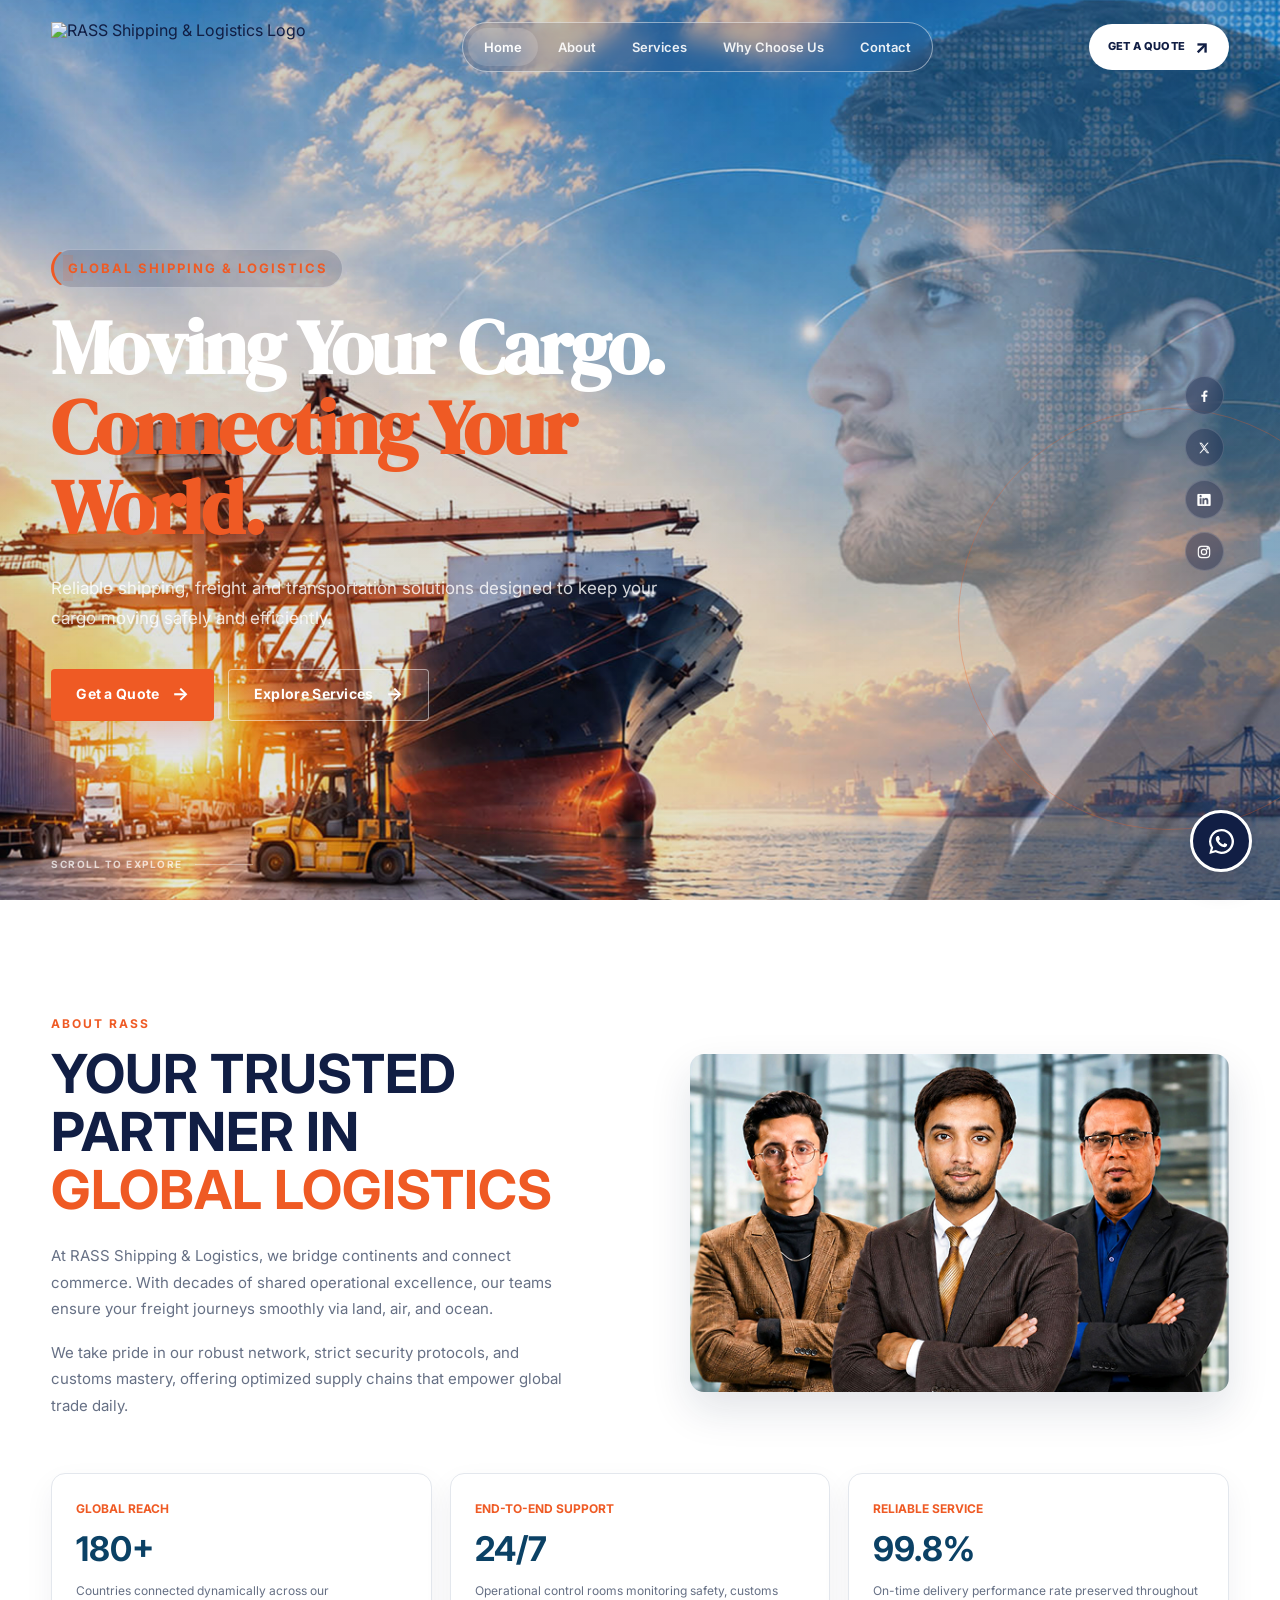
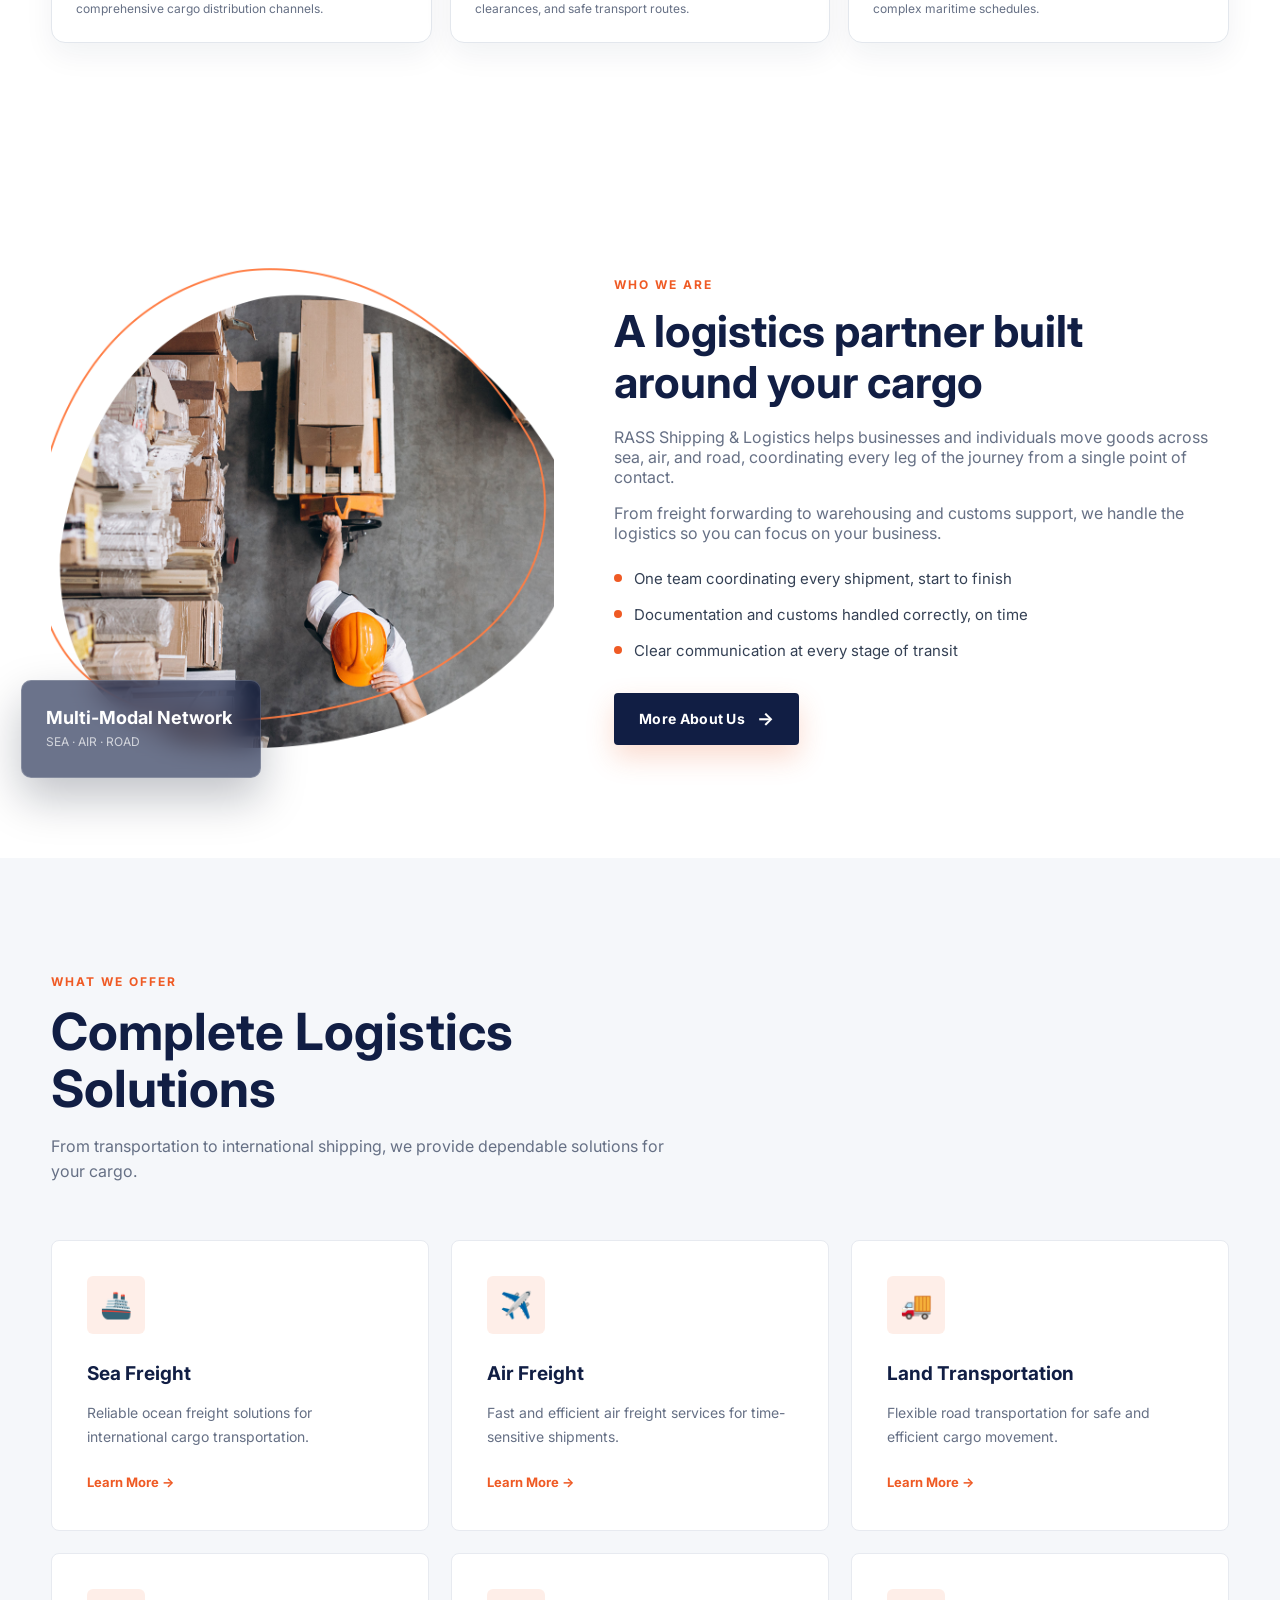
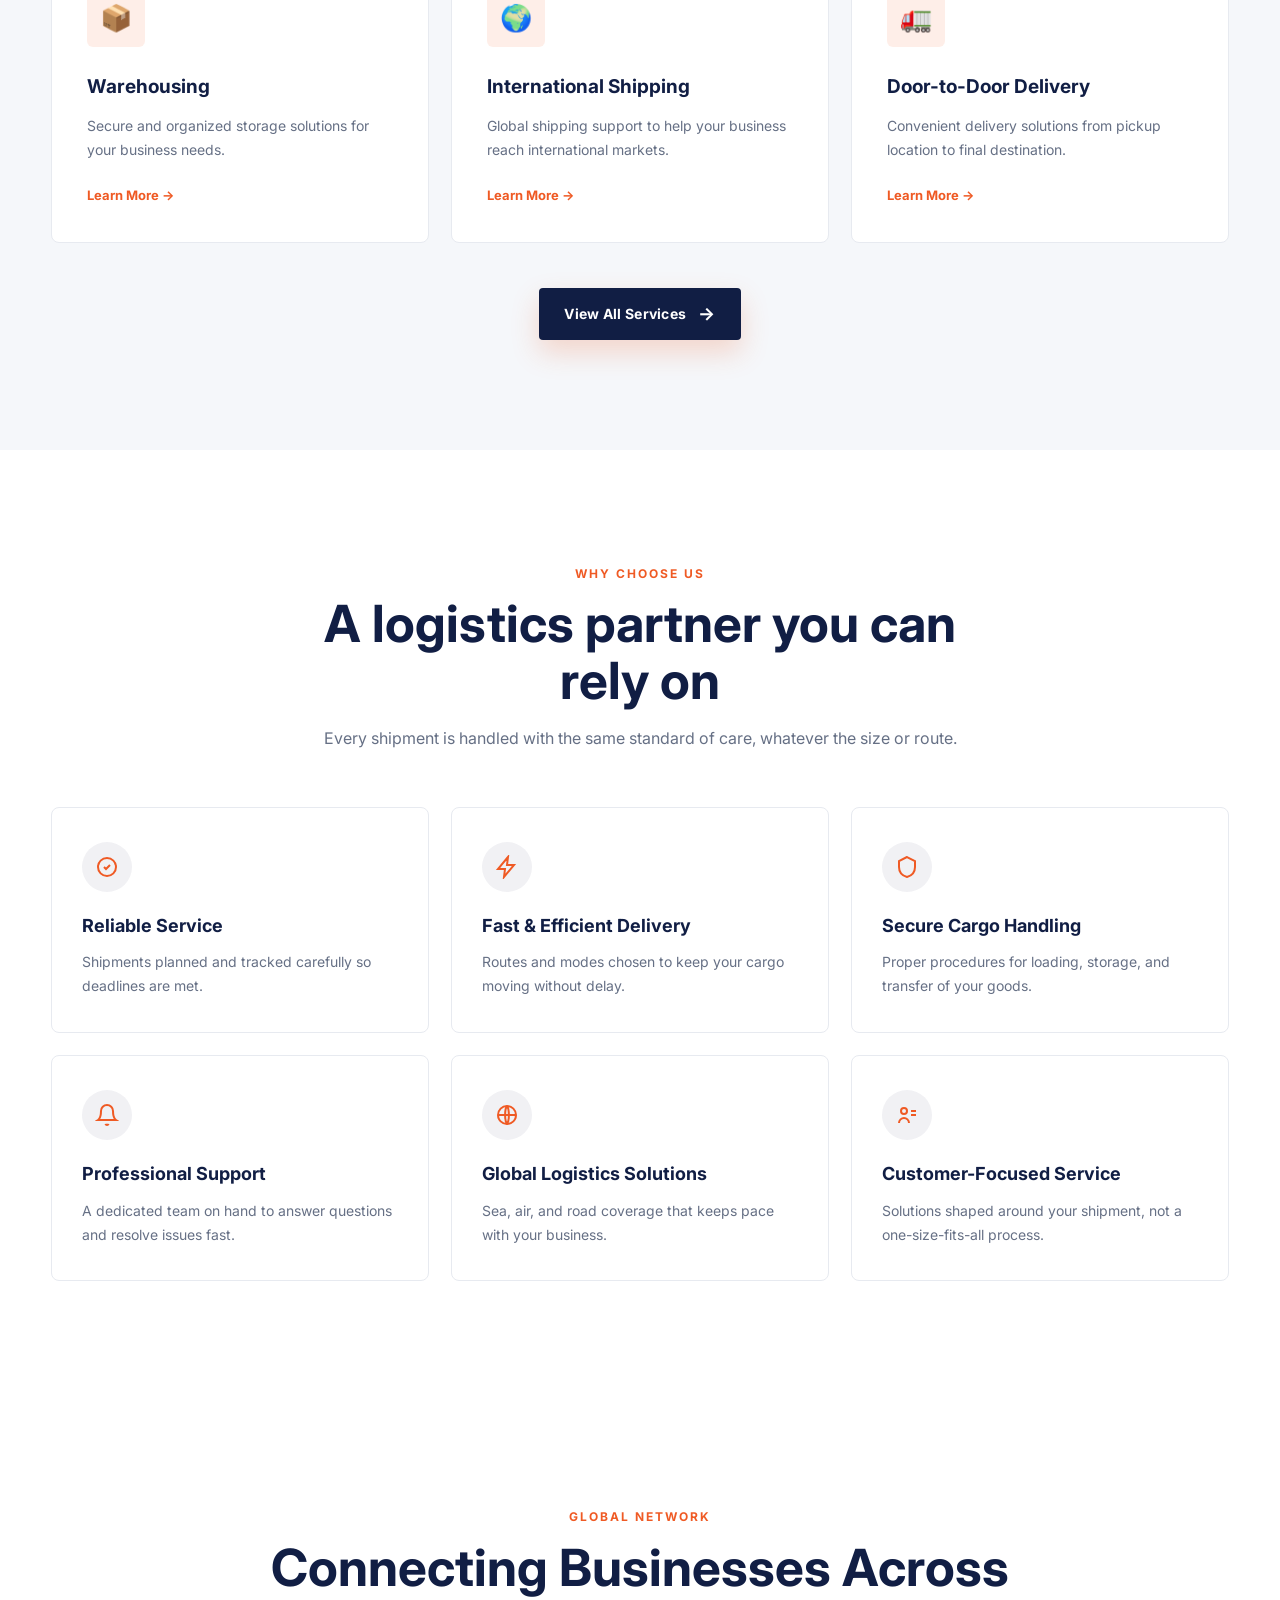
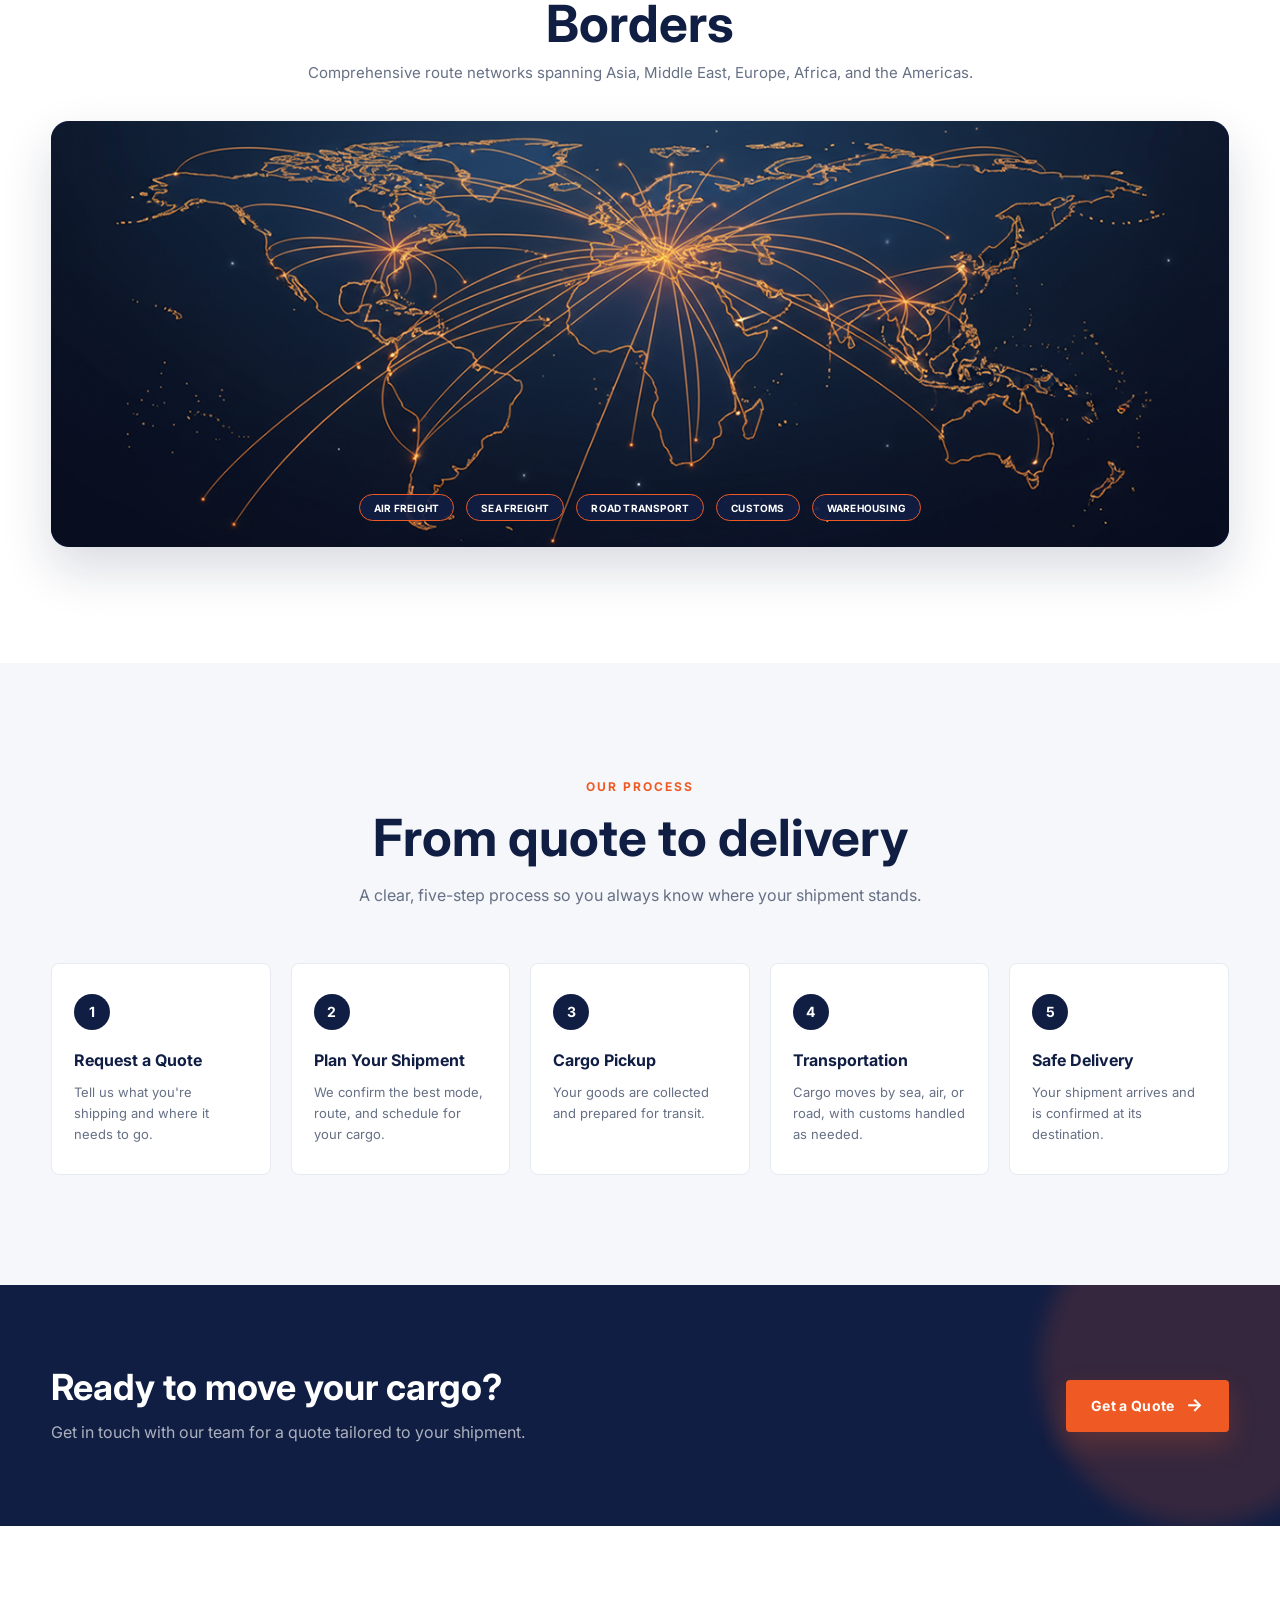
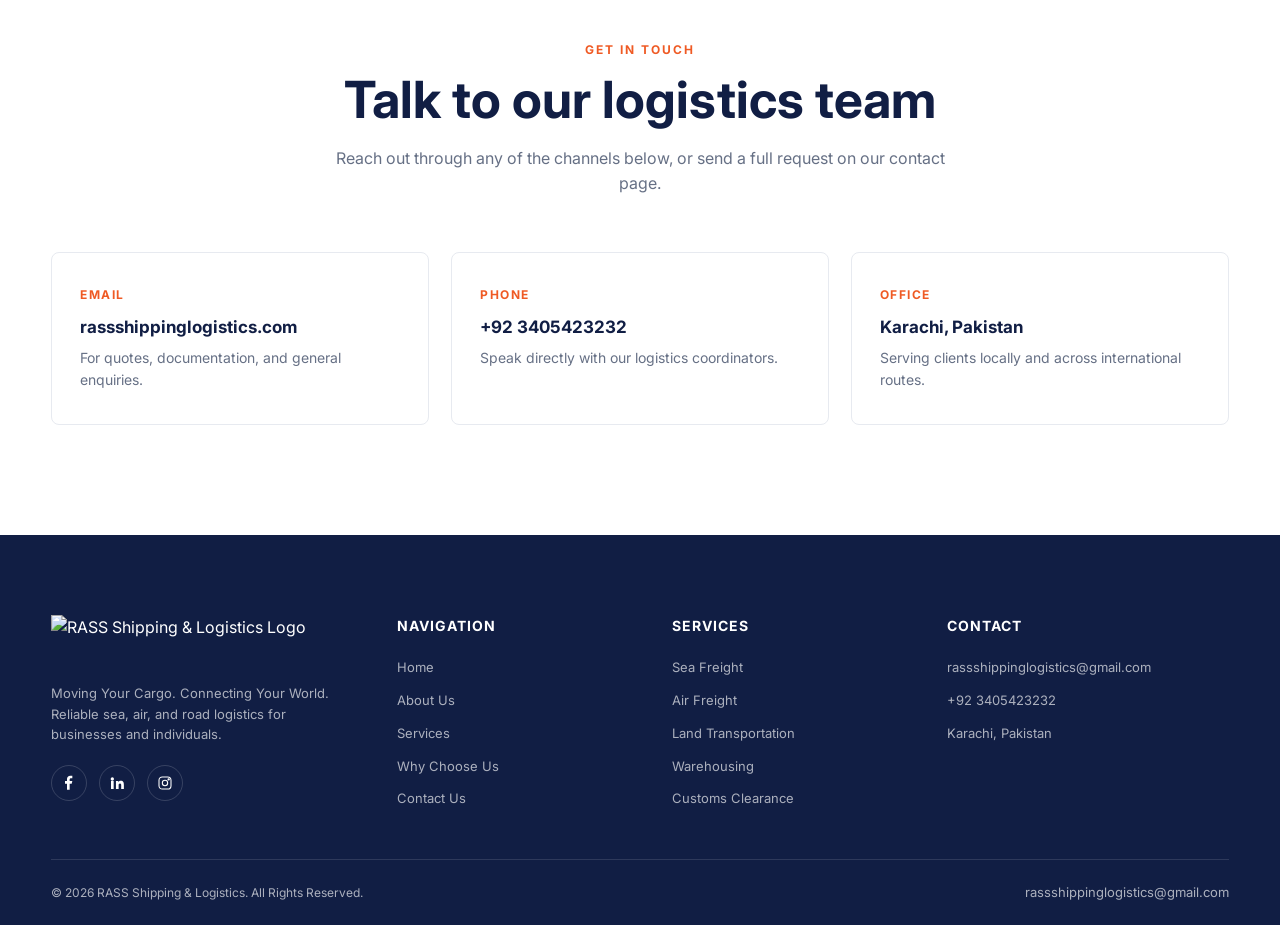
==== commit 0a9cc737: "Sep-08" ====
--- a/index.html
+++ b/index.html
@@ -1,632 +1,776 @@
-<!DOCTYPE html>
+<!doctype html>
 <html lang="en">
-<head>
-    <meta charset="UTF-8">
-    <meta name="viewport" content="width=device-width, initial-scale=1.0">
-
-
-<title>RASS Shipping & Logistics | Moving Your Cargo. Connecting Your World.</title>
-
-<meta
-    name="description"
-    content="RASS Shipping & Logistics provides reliable shipping, freight, transportation and logistics solutions."
->
-
-<link rel="stylesheet" href="style.css">
-
-<!-- Google Font -->
-<link rel="preconnect" href="https://fonts.googleapis.com">
-<link rel="preconnect" href="https://fonts.gstatic.com" crossorigin>
-
-<link
-    href="https://fonts.googleapis.com/css2?family=DM+Serif+Display:ital@0;1&family=Inter:wght@400;500;600;700;800&display=swap"
-    rel="stylesheet"
->
-
-
-</head>
-
-<body>
-
-
-<!-- ================= NAVBAR ================= -->
-
-<header class="navbar">
-    <div class="container nav-container">
-
-        <a href="index.html" class="logo" aria-label="RASS Shipping and Logistics Home">
-            <!-- <span class="logo-rass">RASS</span>
+  <head>
+    <meta charset="UTF-8" />
+    <meta name="viewport" content="width=device-width, initial-scale=1.0" />
+
+    <title>
+      RASS Shipping & Logistics | Moving Your Cargo. Connecting Your World.
+    </title>
+
+    <meta
+      name="description"
+      content="RASS Shipping & Logistics provides reliable shipping, freight, transportation and logistics solutions."
+    />
+
+    <link rel="stylesheet" href="style.css" />
+
+    <!-- Google Font -->
+    <link rel="preconnect" href="https://fonts.googleapis.com" />
+    <link rel="preconnect" href="https://fonts.gstatic.com" crossorigin />
+
+    <link
+      href="https://fonts.googleapis.com/css2?family=DM+Serif+Display:ital@0;1&family=Inter:wght@400;500;600;700;800&display=swap"
+      rel="stylesheet"
+    />
+  </head>
+
+  <body>
+    <!-- ================= NAVBAR ================= -->
+
+    <header class="navbar">
+      <div class="container nav-container">
+        <a
+          href="index.html"
+          class="logo"
+          aria-label="RASS Shipping and Logistics Home"
+        >
+          <!-- <span class="logo-rass">RASS</span>
             <span class="logo-text">Shipping &amp; Logistics</span> -->
-            <img src="Images/logo.png" alt="RASS Shipping & Logistics Logo" style="height: 50px;">
+          <img
+            src="Images/logo.png"
+            alt="RASS Shipping & Logistics Logo"
+            style="height: 50px"
+          />
         </a>
 
         <nav class="nav-menu" id="navMenu" aria-label="Primary navigation">
-            <a href="index.html" class="active">Home</a>
-            <a href="about.html">About</a>
-            <a href="services.html">Services</a>
-            <a href="#why-choose-us">Why Choose Us</a>
-            <a href="contact.html">Contact</a>
+          <a href="index.html" class="active">Home</a>
+          <a href="about.html">About</a>
+          <a href="services.html">Services</a>
+          <a href="#why-choose-us">Why Choose Us</a>
+          <a href="contact.html">Contact</a>
         </nav>
 
         <a href="contact.html" class="nav-cta">
-            <span>Get a Quote</span>
-            <span class="nav-cta-arrow" aria-hidden="true">↗</span>
+          <span>Get a Quote</span>
+          <span class="nav-cta-arrow" aria-hidden="true">↗</span>
         </a>
 
         <button
-            class="menu-toggle"
-            id="menuToggle"
-            aria-label="Open navigation menu"
-            aria-expanded="false"
-            type="button"
+          class="menu-toggle"
+          id="menuToggle"
+          aria-label="Open navigation menu"
+          aria-expanded="false"
+          type="button"
         >
-            <span></span>
-            <span></span>
-            <span></span>
+          <span></span>
+          <span></span>
+          <span></span>
         </button>
-
-    </div>
-</header>
-
-
-<main>
-
-    <!-- ================= HERO ================= -->
-
-    <section class="hero" id="home" aria-label="RASS Shipping & Logistics introduction">
-
+      </div>
+    </header>
+
+    <main>
+      <!-- ================= HERO ================= -->
+
+      <section
+        class="hero"
+        id="home"
+        aria-label="RASS Shipping & Logistics introduction"
+      >
         <div class="hero-image" aria-hidden="true"></div>
         <div class="hero-overlay" aria-hidden="true"></div>
 
         <div class="hero-container container">
-
-            <div class="hero-content">
-
-                <span class="hero-tag">
-                    <span class="hero-tag-dot"></span>
-                    GLOBAL SHIPPING &amp; LOGISTICS
-                </span>
-
-                <h1>
-                    Moving Your Cargo.
-                    <span>Connecting Your World.</span>
-                </h1>
-
-                <p>
-                    Reliable shipping, freight and transportation solutions
-                    designed to keep your cargo moving safely and efficiently.
-                </p>
-
-                <div class="hero-buttons">
-                    <a href="contact.html" class="btn btn-primary">
-                        Get a Quote
-                        <span class="btn-arrow" aria-hidden="true">→</span>
-                    </a>
-
-                    <a href="services.html" class="btn btn-secondary">
-                        Explore Services
-                        <span class="btn-arrow" aria-hidden="true">→</span>
-                    </a>
-                </div>
-
-            </div>
-
+          <div class="hero-content">
+            <span class="hero-tag">
+              <span class="hero-tag-dot"></span>
+              GLOBAL SHIPPING &amp; LOGISTICS
+            </span>
+
+            <h1>
+              Moving Your Cargo.
+              <span>Connecting Your World.</span>
+            </h1>
+
+            <p>
+              Reliable shipping, freight and transportation solutions designed
+              to keep your cargo moving safely and efficiently.
+            </p>
+
+            <div class="hero-buttons">
+              <a href="contact.html" class="btn btn-primary">
+                Get a Quote
+                <span class="btn-arrow" aria-hidden="true">→</span>
+              </a>
+
+              <a href="services.html" class="btn btn-secondary">
+                Explore Services
+                <span class="btn-arrow" aria-hidden="true">→</span>
+              </a>
+            </div>
+          </div>
         </div>
 
         <!-- Social navigation inspired by the reference layout -->
         <div class="hero-social" aria-label="Social media links">
-            <a href="#" aria-label="Facebook" title="Facebook">
-                <svg viewBox="0 0 24 24" aria-hidden="true">
-                    <path d="M14 21v-8h2.7l.4-3H14V8.1c0-.9.3-1.5 1.6-1.5h1.7V4a17 17 0 0 0-2.4-.2c-2.4 0-4 1.5-4 4.1V10H8v3h2.9v8H14Z"/>
-                </svg>
-            </a>
-
-            <a href="#" aria-label="X" title="X">
-                <svg viewBox="0 0 24 24" aria-hidden="true">
-                    <path d="M5 4h3.5l4 5.2L17 4h2l-5.6 6.4L20 20h-3.5l-4.5-5.8L7 20H5l5.9-6.8L5 4Zm3.1 1.6H7.2l9.7 12.8h.9L8.1 5.6Z"/>
-                </svg>
-            </a>
-
-            <a href="#" aria-label="YouTube" title="YouTube">
+          <a
+            href="https://www.facebook.com/share/19ZXEw8hwk/"
+            aria-label="Facebook"
+            title="Facebook"
+          >
+            <svg viewBox="0 0 24 24" aria-hidden="true">
+              <path
+                d="M14 21v-8h2.7l.4-3H14V8.1c0-.9.3-1.5 1.6-1.5h1.7V4a17 17 0 0 0-2.4-.2c-2.4 0-4 1.5-4 4.1V10H8v3h2.9v8H14Z"
+              />
+            </svg>
+          </a>
+
+          <a href="https://x.com/RASSShipping" aria-label="X" title="X">
+            <svg viewBox="0 0 24 24" aria-hidden="true">
+              <path
+                d="M5 4h3.5l4 5.2L17 4h2l-5.6 6.4L20 20h-3.5l-4.5-5.8L7 20H5l5.9-6.8L5 4Zm3.1 1.6H7.2l9.7 12.8h.9L8.1 5.6Z"
+              />
+            </svg>
+          </a>
+
+          <!-- <a href="#" aria-label="YouTube" title="YouTube">
                 <svg viewBox="0 0 24 24" aria-hidden="true">
                     <path d="M21 8.1a2.8 2.8 0 0 0-2-2C17.2 5.6 12 5.6 12 5.6s-5.2 0-7 .5a2.8 2.8 0 0 0-2 2C2.5 9.9 2.5 12 2.5 12s0 2.1.5 3.9a2.8 2.8 0 0 0 2 2c1.8.5 7 .5 7 .5s5.2 0 7-.5a2.8 2.8 0 0 0 2-2c.5-1.8.5-3.9.5-3.9s0-2.1-.5-3.9ZM10 15.4V8.6l5.7 3.4-5.7 3.4Z"/>
                 </svg>
+            </a> -->
+          <a
+            href="https://www.linkedin.com/in/rassshippinglogistics-undefined-4b242342a/"
+            aria-label="LinkedIn"
+            title="LinkedIn"
+          >
+            <svg viewBox="0 0 24 24" aria-hidden="true">
+              <path
+                d="M20.45 3H3.55C2.7 3 2 3.7 2 4.55v14.9C2 20.3 2.7 21 3.55 21h16.9c.85 0 1.55-.7 1.55-1.55V4.55C22 3.7 21.3 3 20.45 3ZM8.34 18.5H5.48V9.28h2.86v9.22ZM6.91 8.02c-.92 0-1.67-.75-1.67-1.67s.75-1.67 1.67-1.67 1.67.75 1.67 1.67-.75 1.67-1.67 1.67ZM18.52 18.5h-2.85v-4.49c0-1.07-.02-2.45-1.49-2.45-1.49 0-1.72 1.16-1.72 2.37v4.57H9.61V9.28h2.74v1.26h.04c.38-.72 1.31-1.48 2.7-1.48 2.89 0 3.43 1.9 3.43 4.37v5.07Z"
+              />
+            </svg>
+          </a>
+          <a
+            href="https://www.instagram.com/rass.shipping.logistics/"
+            aria-label="Instagram"
+            title="Instagram"
+          >
+            <svg viewBox="0 0 24 24" aria-hidden="true">
+              <rect x="3.5" y="3.5" width="17" height="17" rx="5" />
+              <circle cx="12" cy="12" r="4" />
+              <circle cx="17.4" cy="6.7" r="1" />
+            </svg>
+          </a>
+        </div>
+
+        <a
+          href="#about-preview"
+          class="hero-scroll"
+          aria-label="Scroll to learn more"
+        >
+          <span>Scroll to explore</span>
+          <span class="hero-scroll-line"></span>
+        </a>
+      </section>
+
+      <!-- ================= ABOUT PREVIEW ================= -->
+
+      <section class="about-preview" id="about-preview">
+        <div class="container about-preview-container">
+          <div class="about-copy reveal">
+            <span class="section-tag">ABOUT RASS</span>
+
+            <h2>
+              Your trusted partner in
+              <span>global logistics</span>
+            </h2>
+
+            <p>
+              At RASS Shipping &amp; Logistics, we bridge continents and
+              connect commerce. With decades of shared operational excellence,
+              our teams ensure your freight journeys smoothly via land, air,
+              and ocean.
+            </p>
+
+            <p>
+              We take pride in our robust network, strict security protocols,
+              and customs mastery, offering optimized supply chains that
+              empower global trade daily.
+            </p>
+          </div>
+
+          <div class="about-media reveal">
+            <img
+              src="Images/Team.png"
+              alt="Container ship being loaded at port"
+            />
+          </div>
+
+          <div class="about-stats reveal-group">
+            <article class="about-stat-card reveal">
+              <span>GLOBAL REACH</span>
+              <strong>180+</strong>
+              <p>Countries connected dynamically across our comprehensive cargo distribution channels.</p>
+            </article>
+
+            <article class="about-stat-card reveal">
+              <span>END-TO-END SUPPORT</span>
+              <strong>24/7</strong>
+              <p>Operational control rooms monitoring safety, customs clearances, and safe transport routes.</p>
+            </article>
+
+            <article class="about-stat-card reveal">
+              <span>RELIABLE SERVICE</span>
+              <strong>99.8%</strong>
+              <p>On-time delivery performance rate preserved throughout complex maritime schedules.</p>
+            </article>
+          </div>
+        </div>
+      </section>
+
+      <!-- ================= OLD ABOUT SECTION ================= -->
+
+      <section class="about-preview old-about-preview" id="old-about-preview">
+        <div class="container">
+          <div class="about-media reveal">
+            <img
+              src="Images/about_img_02.png"
+              alt="Container ship being loaded at port"
+            />
+            <div class="about-stat-card">
+              <strong>Multi-Modal Network</strong>
+              <span>SEA &middot; AIR &middot; ROAD</span>
+            </div>
+          </div>
+
+          <div class="about-copy reveal">
+            <span class="section-tag">WHO WE ARE</span>
+
+            <h2>A logistics partner built around your cargo</h2>
+
+            <p>
+              RASS Shipping &amp; Logistics helps businesses and individuals
+              move goods across sea, air, and road, coordinating every leg of
+              the journey from a single point of contact.
+            </p>
+
+            <p>
+              From freight forwarding to warehousing and customs support, we
+              handle the logistics so you can focus on your business.
+            </p>
+
+            <ul class="about-points">
+              <li>One team coordinating every shipment, start to finish</li>
+              <li>Documentation and customs handled correctly, on time</li>
+              <li>Clear communication at every stage of transit</li>
+            </ul>
+
+            <div class="hero-buttons" style="margin-top: 30px">
+              <a
+                href="about.html"
+                class="btn btn-primary"
+                style="background: #111e44"
+              >
+                More About Us
+                <span class="btn-arrow">→</span>
+              </a>
+            </div>
+          </div>
+        </div>
+      </section>
+
+      <!-- ================= SERVICES ================= -->
+
+      <section class="services-preview">
+        <div class="container">
+          <div class="section-heading">
+            <span class="section-tag"> WHAT WE OFFER </span>
+
+            <h2>Complete Logistics Solutions</h2>
+
+            <p>
+              From transportation to international shipping, we provide
+              dependable solutions for your cargo.
+            </p>
+          </div>
+
+          <div class="services-grid reveal-group">
+            <!-- Sea Freight -->
+
+            <article class="service-card reveal">
+              <div class="service-icon" aria-hidden="true">🚢</div>
+
+              <h3>Sea Freight</h3>
+
+              <p>
+                Reliable ocean freight solutions for international cargo
+                transportation.
+              </p>
+
+              <a href="services.html"> Learn More <span>→</span> </a>
+            </article>
+
+            <!-- Air Freight -->
+
+            <article class="service-card reveal">
+              <div class="service-icon" aria-hidden="true">✈️</div>
+
+              <h3>Air Freight</h3>
+
+              <p>
+                Fast and efficient air freight services for time-sensitive
+                shipments.
+              </p>
+
+              <a href="services.html"> Learn More <span>→</span> </a>
+            </article>
+
+            <!-- Land Transportation -->
+
+            <article class="service-card reveal">
+              <div class="service-icon" aria-hidden="true">🚚</div>
+
+              <h3>Land Transportation</h3>
+
+              <p>
+                Flexible road transportation for safe and efficient cargo
+                movement.
+              </p>
+
+              <a href="services.html"> Learn More <span>→</span> </a>
+            </article>
+
+            <!-- Warehousing -->
+
+            <article class="service-card reveal">
+              <div class="service-icon" aria-hidden="true">📦</div>
+
+              <h3>Warehousing</h3>
+
+              <p>
+                Secure and organized storage solutions for your business needs.
+              </p>
+
+              <a href="services.html"> Learn More <span>→</span> </a>
+            </article>
+
+            <!-- International Shipping -->
+
+            <article class="service-card reveal">
+              <div class="service-icon" aria-hidden="true">🌍</div>
+
+              <h3>International Shipping</h3>
+
+              <p>
+                Global shipping support to help your business reach
+                international markets.
+              </p>
+
+              <a href="services.html"> Learn More <span>→</span> </a>
+            </article>
+
+            <!-- Door-to-Door -->
+
+            <article class="service-card reveal">
+              <div class="service-icon" aria-hidden="true">🚛</div>
+
+              <h3>Door-to-Door Delivery</h3>
+
+              <p>
+                Convenient delivery solutions from pickup location to final
+                destination.
+              </p>
+
+              <a href="services.html"> Learn More <span>→</span> </a>
+            </article>
+          </div>
+
+          <div class="services-footer-cta">
+            <a
+              href="services.html"
+              class="btn btn-primary"
+              style="background: #111e44"
+            >
+              View All Services
+              <span class="btn-arrow">→</span>
             </a>
-
-            <a href="#" aria-label="Instagram" title="Instagram">
-                <svg viewBox="0 0 24 24" aria-hidden="true">
-                    <rect x="3.5" y="3.5" width="17" height="17" rx="5"/>
-                    <circle cx="12" cy="12" r="4"/>
-                    <circle cx="17.4" cy="6.7" r="1"/>
+          </div>
+        </div>
+      </section>
+
+      <!-- ================= WHY CHOOSE US ================= -->
+
+      <section class="why-choose" id="why-choose-us">
+        <div class="container">
+          <div class="section-heading center">
+            <span class="section-tag">WHY CHOOSE US</span>
+            <h2>A logistics partner you can rely on</h2>
+            <p>
+              Every shipment is handled with the same standard of care, whatever
+              the size or route.
+            </p>
+          </div>
+
+          <div class="why-grid reveal-group">
+            <div class="why-card reveal">
+              <div class="why-icon">
+                <svg
+                  viewBox="0 0 24 24"
+                  fill="none"
+                  stroke="#EF5A24"
+                  stroke-width="2"
+                >
+                  <path d="M9 12l2 2 4-4" />
+                  <circle cx="12" cy="12" r="9" />
                 </svg>
-            </a>
-        </div>
-
-        <a href="#about-preview" class="hero-scroll" aria-label="Scroll to learn more">
-            <span>Scroll to explore</span>
-            <span class="hero-scroll-line"></span>
-        </a>
-
-    </section>
-
-
-    <!-- ================= ABOUT PREVIEW ================= -->
-
-    <section class="about-preview" id="about-preview">
-
+              </div>
+              <h3>Reliable Service</h3>
+              <p>
+                Shipments planned and tracked carefully so deadlines are met.
+              </p>
+            </div>
+
+            <div class="why-card reveal">
+              <div class="why-icon">
+                <svg
+                  viewBox="0 0 24 24"
+                  fill="none"
+                  stroke="#EF5A24"
+                  stroke-width="2"
+                >
+                  <path d="M13 2 3 14h7l-1 8 10-12h-7l1-8z" />
+                </svg>
+              </div>
+              <h3>Fast &amp; Efficient Delivery</h3>
+              <p>
+                Routes and modes chosen to keep your cargo moving without delay.
+              </p>
+            </div>
+
+            <div class="why-card reveal">
+              <div class="why-icon">
+                <svg
+                  viewBox="0 0 24 24"
+                  fill="none"
+                  stroke="#EF5A24"
+                  stroke-width="2"
+                >
+                  <path
+                    d="M12 2 4 6v6c0 5 3.4 8.7 8 10 4.6-1.3 8-5 8-10V6l-8-4Z"
+                  />
+                </svg>
+              </div>
+              <h3>Secure Cargo Handling</h3>
+              <p>
+                Proper procedures for loading, storage, and transfer of your
+                goods.
+              </p>
+            </div>
+
+            <div class="why-card reveal">
+              <div class="why-icon">
+                <svg
+                  viewBox="0 0 24 24"
+                  fill="none"
+                  stroke="#EF5A24"
+                  stroke-width="2"
+                >
+                  <path d="M18 8a6 6 0 0 0-12 0c0 7-3 9-3 9h18s-3-2-3-9" />
+                  <path d="M13.7 21a2 2 0 0 1-3.4 0" />
+                </svg>
+              </div>
+              <h3>Professional Support</h3>
+              <p>
+                A dedicated team on hand to answer questions and resolve issues
+                fast.
+              </p>
+            </div>
+
+            <div class="why-card reveal">
+              <div class="why-icon">
+                <svg
+                  viewBox="0 0 24 24"
+                  fill="none"
+                  stroke="#EF5A24"
+                  stroke-width="2"
+                >
+                  <circle cx="12" cy="12" r="9" />
+                  <path
+                    d="M3 12h18M12 3c2.5 3 2.5 15 0 18M12 3c-2.5 3-2.5 15 0 18"
+                  />
+                </svg>
+              </div>
+              <h3>Global Logistics Solutions</h3>
+              <p>
+                Sea, air, and road coverage that keeps pace with your business.
+              </p>
+            </div>
+
+            <div class="why-card reveal">
+              <div class="why-icon">
+                <svg
+                  viewBox="0 0 24 24"
+                  fill="none"
+                  stroke="#EF5A24"
+                  stroke-width="2"
+                >
+                  <circle cx="9" cy="8" r="3" />
+                  <path d="M4 20c0-3 2.5-5 5-5s5 2 5 5" />
+                  <path d="M16 8h5M16 12h5" />
+                </svg>
+              </div>
+              <h3>Customer-Focused Service</h3>
+              <p>
+                Solutions shaped around your shipment, not a one-size-fits-all
+                process.
+              </p>
+            </div>
+          </div>
+        </div>
+      </section>
+
+      <!-- ================= GLOBAL NETWORK ================= -->
+
+      <section class="global-network" aria-labelledby="global-network-title">
         <div class="container">
-
-            <div class="about-media reveal">
-                <img src="Images/axel-hjEesK4KSDs-unsplash.jpg" alt="Container ship being loaded at port">
-                <div class="about-stat-card">
-                    <strong>Multi-Modal Network</strong>
-                    <span>SEA &middot; AIR &middot; ROAD</span>
-                </div>
-            </div>
-
-            <div class="about-copy reveal">
-
-                <span class="section-tag">WHO WE ARE</span>
-
-                <h2>A logistics partner built around your cargo</h2>
-
-                <p>
-                    RASS Shipping &amp; Logistics helps businesses and
-                    individuals move goods across sea, air, and road,
-                    coordinating every leg of the journey from a single
-                    point of contact.
-                </p>
-
-                <p>
-                    From freight forwarding to warehousing and customs
-                    support, we handle the logistics so you can focus
-                    on your business.
-                </p>
-
-                <ul class="about-points">
-                    <li>One team coordinating every shipment, start to finish</li>
-                    <li>Documentation and customs handled correctly, on time</li>
-                    <li>Clear communication at every stage of transit</li>
-                </ul>
-
-                <div class="hero-buttons" style="margin-top: 30px;">
-                    <a href="about.html" class="btn btn-primary" style="background:#111E44;">
-                        More About Us
-                        <span class="btn-arrow">→</span>
-                    </a>
-                </div>
-
-            </div>
-
-        </div>
-
-    </section>
-
-
-    <!-- ================= SERVICES ================= -->
-
-    <section class="services-preview">
-
+          <div class="global-network-heading reveal">
+            <span class="section-tag">GLOBAL NETWORK</span>
+            <h2 id="global-network-title">Connecting Businesses Across Borders</h2>
+            <p>
+              Comprehensive route networks spanning Asia, Middle East, Europe,
+              Africa, and the Americas.
+            </p>
+          </div>
+
+          <div class="global-network-map reveal">
+            <img
+              src="Images/map-canvas.png"
+              alt="Global shipping routes connecting major markets around the world"
+            />
+            <div class="global-network-services" aria-label="Available logistics services">
+              <span>Air Freight</span>
+              <span>Sea Freight</span>
+              <span>Road Transport</span>
+              <span>Customs</span>
+              <span>Warehousing</span>
+            </div>
+          </div>
+        </div>
+      </section>
+
+      <!-- ================= HOW IT WORKS ================= -->
+
+      <section class="how-it-works">
         <div class="container">
-
-            <div class="section-heading">
-
-                <span class="section-tag">
-                    WHAT WE OFFER
-                </span>
-
-                <h2>
-                    Complete Logistics Solutions
-                </h2>
-
-                <p>
-                    From transportation to international shipping,
-                    we provide dependable solutions for your cargo.
-                </p>
-
-            </div>
-
-
-            <div class="services-grid reveal-group">
-
-                <!-- Sea Freight -->
-
-                <article class="service-card reveal">
-
-                    <div class="service-icon" aria-hidden="true">
-                        🚢
-                    </div>
-
-                    <h3>Sea Freight</h3>
-
-                    <p>
-                        Reliable ocean freight solutions for
-                        international cargo transportation.
-                    </p>
-
-                    <a href="services.html">
-                        Learn More <span>→</span>
-                    </a>
-
-                </article>
-
-
-                <!-- Air Freight -->
-
-                <article class="service-card reveal">
-
-                    <div class="service-icon" aria-hidden="true">
-                        ✈️
-                    </div>
-
-                    <h3>Air Freight</h3>
-
-                    <p>
-                        Fast and efficient air freight services
-                        for time-sensitive shipments.
-                    </p>
-
-                    <a href="services.html">
-                        Learn More <span>→</span>
-                    </a>
-
-                </article>
-
-
-                <!-- Land Transportation -->
-
-                <article class="service-card reveal">
-
-                    <div class="service-icon" aria-hidden="true">
-                        🚚
-                    </div>
-
-                    <h3>Land Transportation</h3>
-
-                    <p>
-                        Flexible road transportation for safe
-                        and efficient cargo movement.
-                    </p>
-
-                    <a href="services.html">
-                        Learn More <span>→</span>
-                    </a>
-
-                </article>
-
-
-                <!-- Warehousing -->
-
-                <article class="service-card reveal">
-
-                    <div class="service-icon" aria-hidden="true">
-                        📦
-                    </div>
-
-                    <h3>Warehousing</h3>
-
-                    <p>
-                        Secure and organized storage solutions
-                        for your business needs.
-                    </p>
-
-                    <a href="services.html">
-                        Learn More <span>→</span>
-                    </a>
-
-                </article>
-
-
-                <!-- International Shipping -->
-
-                <article class="service-card reveal">
-
-                    <div class="service-icon" aria-hidden="true">
-                        🌍
-                    </div>
-
-                    <h3>International Shipping</h3>
-
-                    <p>
-                        Global shipping support to help your
-                        business reach international markets.
-                    </p>
-
-                    <a href="services.html">
-                        Learn More <span>→</span>
-                    </a>
-
-                </article>
-
-
-                <!-- Door-to-Door -->
-
-                <article class="service-card reveal">
-
-                    <div class="service-icon" aria-hidden="true">
-                        🚛
-                    </div>
-
-                    <h3>Door-to-Door Delivery</h3>
-
-                    <p>
-                        Convenient delivery solutions from
-                        pickup location to final destination.
-                    </p>
-
-                    <a href="services.html">
-                        Learn More <span>→</span>
-                    </a>
-
-                </article>
-
-            </div>
-
-            <div class="services-footer-cta">
-                <a href="services.html" class="btn btn-primary" style="background:#111E44;">
-                    View All Services
-                    <span class="btn-arrow">→</span>
+          <div class="section-heading center">
+            <span class="section-tag">OUR PROCESS</span>
+            <h2>From quote to delivery</h2>
+            <p>
+              A clear, five-step process so you always know where your shipment
+              stands.
+            </p>
+          </div>
+
+          <div class="steps-row reveal-group">
+            <div class="step-card reveal">
+              <span class="step-number">1</span>
+              <h3>Request a Quote</h3>
+              <p>Tell us what you're shipping and where it needs to go.</p>
+            </div>
+
+            <div class="step-card reveal">
+              <span class="step-number">2</span>
+              <h3>Plan Your Shipment</h3>
+              <p>
+                We confirm the best mode, route, and schedule for your cargo.
+              </p>
+            </div>
+
+            <div class="step-card reveal">
+              <span class="step-number">3</span>
+              <h3>Cargo Pickup</h3>
+              <p>Your goods are collected and prepared for transit.</p>
+            </div>
+
+            <div class="step-card reveal">
+              <span class="step-number">4</span>
+              <h3>Transportation</h3>
+              <p>
+                Cargo moves by sea, air, or road, with customs handled as
+                needed.
+              </p>
+            </div>
+
+            <div class="step-card reveal">
+              <span class="step-number">5</span>
+              <h3>Safe Delivery</h3>
+              <p>Your shipment arrives and is confirmed at its destination.</p>
+            </div>
+          </div>
+        </div>
+      </section>
+
+      <!-- ================= CTA BANNER ================= -->
+
+      <section class="cta-banner">
+        <div class="container cta-inner">
+          <div>
+            <h2>Ready to move your cargo?</h2>
+            <p>
+              Get in touch with our team for a quote tailored to your shipment.
+            </p>
+          </div>
+
+          <a href="contact.html" class="btn btn-primary">
+            Get a Quote
+            <span class="btn-arrow">→</span>
+          </a>
+        </div>
+      </section>
+
+      <!-- ================= CONTACT PREVIEW ================= -->
+
+      <section class="contact-preview">
+        <div class="container">
+          <div class="section-heading center">
+            <span class="section-tag">GET IN TOUCH</span>
+            <h2>Talk to our logistics team</h2>
+            <p>
+              Reach out through any of the channels below, or send a full
+              request on our contact page.
+            </p>
+          </div>
+
+          <div class="contact-preview-grid reveal-group">
+            <div class="contact-preview-card reveal">
+              <span class="label">EMAIL</span>
+              <strong>rassshippinglogistics.com</strong>
+              <p>For quotes, documentation, and general enquiries.</p>
+            </div>
+
+            <div class="contact-preview-card reveal">
+              <span class="label">PHONE</span>
+              <strong>+92 3405423232</strong>
+              <p>Speak directly with our logistics coordinators.</p>
+            </div>
+
+            <div class="contact-preview-card reveal">
+              <span class="label">OFFICE</span>
+              <strong>Karachi, Pakistan</strong>
+              <p>Serving clients locally and across international routes.</p>
+            </div>
+          </div>
+        </div>
+      </section>
+    </main>
+
+    <!-- ================= FOOTER ================= -->
+
+    <footer class="footer">
+      <div class="container">
+        <div class="footer-grid">
+          <div class="footer-brand">
+            <img
+              src="Images/logo.png"
+              alt="RASS Shipping & Logistics Logo"
+              style="height: 50px"
+            />
+
+            <p>
+              Moving Your Cargo. Connecting Your World. Reliable sea, air, and
+              road logistics for businesses and individuals.
+            </p>
+            <div class="footer-social" aria-label="Social links">
+              <a
+                href="https://www.facebook.com/share/19ZXEw8hwk/"
+                aria-label="Facebook"
+                ><svg viewBox="0 0 24 24" fill="#fff">
+                  <path
+                    d="M13 22v-9h3l1-4h-4V7c0-1 .5-2 2-2h2V1h-3c-3 0-5 2-5 5v3H6v4h3v9h4Z"
+                  /></svg
+              ></a>
+              <a
+                href="https://www.linkedin.com/in/rassshippinglogistics-undefined-4b242342a/"
+                aria-label="LinkedIn"
+                ><svg viewBox="0 0 24 24" fill="#fff">
+                  <path
+                    d="M4.98 3.5A2.5 2.5 0 1 1 5 8.5a2.5 2.5 0 0 1-.02-5ZM3 9h4v12H3V9Zm7 0h3.8v1.7h.05c.53-1 1.83-2 3.77-2 4 0 4.7 2.6 4.7 6V21h-4v-5.4c0-1.3 0-3-1.8-3s-2.1 1.4-2.1 2.9V21h-4V9Z"
+                  /></svg
+              ></a>
+              <a
+                href="https://www.instagram.com/rass.shipping.logistics/"
+                aria-label="Instagram"
+                ><svg
+                  viewBox="0 0 24 24"
+                  fill="none"
+                  stroke="#fff"
+                  stroke-width="1.6"
+                >
+                  <rect x="3" y="3" width="18" height="18" rx="5" />
+                  <circle cx="12" cy="12" r="4" />
+                  <circle cx="17.5" cy="6.5" r="1" /></svg
+              ></a>
+            </div>
+          </div>
+
+          <div class="footer-col">
+            <h4>Navigation</h4>
+            <ul>
+              <li><a href="index.html">Home</a></li>
+              <li><a href="about.html">About Us</a></li>
+              <li><a href="services.html">Services</a></li>
+              <li><a href="#why-choose-us">Why Choose Us</a></li>
+              <li><a href="contact.html">Contact Us</a></li>
+            </ul>
+          </div>
+
+          <div class="footer-col">
+            <h4>Services</h4>
+            <ul>
+              <li><a href="services.html">Sea Freight</a></li>
+              <li><a href="services.html">Air Freight</a></li>
+              <li><a href="services.html">Land Transportation</a></li>
+              <li><a href="services.html">Warehousing</a></li>
+              <li><a href="services.html">Customs Clearance</a></li>
+            </ul>
+          </div>
+
+          <div class="footer-col">
+            <h4>Contact</h4>
+            <ul>
+              <li>
+                <a href="mailto:rassshippinglogistics@gmail.com"
+                  >rassshippinglogistics@gmail.com</a
+                >
+              </li>
+              <!-- <li>+92 3405423232</li> -->
+              <li>
+                <a
+                  href="https://wa.me/923405423232"
+                  target="_blank"
+                  rel="noopener noreferrer"
+                >
+                  +92 3405423232
                 </a>
-            </div>
-
-        </div>
-
-    </section>
-
-
-    <!-- ================= WHY CHOOSE US ================= -->
-
-    <section class="why-choose" id="why-choose-us">
-
-        <div class="container">
-
-            <div class="section-heading center">
-                <span class="section-tag">WHY CHOOSE US</span>
-                <h2>A logistics partner you can rely on</h2>
-                <p>Every shipment is handled with the same standard of care, whatever the size or route.</p>
-            </div>
-
-            <div class="why-grid reveal-group">
-
-                <div class="why-card reveal">
-                    <div class="why-icon">
-                        <svg viewBox="0 0 24 24" fill="none" stroke="#EF5A24" stroke-width="2"><path d="M9 12l2 2 4-4"/><circle cx="12" cy="12" r="9"/></svg>
-                    </div>
-                    <h3>Reliable Service</h3>
-                    <p>Shipments planned and tracked carefully so deadlines are met.</p>
-                </div>
-
-                <div class="why-card reveal">
-                    <div class="why-icon">
-                        <svg viewBox="0 0 24 24" fill="none" stroke="#EF5A24" stroke-width="2"><path d="M13 2 3 14h7l-1 8 10-12h-7l1-8z"/></svg>
-                    </div>
-                    <h3>Fast &amp; Efficient Delivery</h3>
-                    <p>Routes and modes chosen to keep your cargo moving without delay.</p>
-                </div>
-
-                <div class="why-card reveal">
-                    <div class="why-icon">
-                        <svg viewBox="0 0 24 24" fill="none" stroke="#EF5A24" stroke-width="2"><path d="M12 2 4 6v6c0 5 3.4 8.7 8 10 4.6-1.3 8-5 8-10V6l-8-4Z"/></svg>
-                    </div>
-                    <h3>Secure Cargo Handling</h3>
-                    <p>Proper procedures for loading, storage, and transfer of your goods.</p>
-                </div>
-
-                <div class="why-card reveal">
-                    <div class="why-icon">
-                        <svg viewBox="0 0 24 24" fill="none" stroke="#EF5A24" stroke-width="2"><path d="M18 8a6 6 0 0 0-12 0c0 7-3 9-3 9h18s-3-2-3-9"/><path d="M13.7 21a2 2 0 0 1-3.4 0"/></svg>
-                    </div>
-                    <h3>Professional Support</h3>
-                    <p>A dedicated team on hand to answer questions and resolve issues fast.</p>
-                </div>
-
-                <div class="why-card reveal">
-                    <div class="why-icon">
-                        <svg viewBox="0 0 24 24" fill="none" stroke="#EF5A24" stroke-width="2"><circle cx="12" cy="12" r="9"/><path d="M3 12h18M12 3c2.5 3 2.5 15 0 18M12 3c-2.5 3-2.5 15 0 18"/></svg>
-                    </div>
-                    <h3>Global Logistics Solutions</h3>
-                    <p>Sea, air, and road coverage that keeps pace with your business.</p>
-                </div>
-
-                <div class="why-card reveal">
-                    <div class="why-icon">
-                        <svg viewBox="0 0 24 24" fill="none" stroke="#EF5A24" stroke-width="2"><circle cx="9" cy="8" r="3"/><path d="M4 20c0-3 2.5-5 5-5s5 2 5 5"/><path d="M16 8h5M16 12h5"/></svg>
-                    </div>
-                    <h3>Customer-Focused Service</h3>
-                    <p>Solutions shaped around your shipment, not a one-size-fits-all process.</p>
-                </div>
-
-            </div>
-
-        </div>
-
-    </section>
-
-
-    <!-- ================= HOW IT WORKS ================= -->
-
-    <section class="how-it-works">
-
-        <div class="container">
-
-            <div class="section-heading center">
-                <span class="section-tag">OUR PROCESS</span>
-                <h2>From quote to delivery</h2>
-                <p>A clear, five-step process so you always know where your shipment stands.</p>
-            </div>
-
-            <div class="steps-row reveal-group">
-
-                <div class="step-card reveal">
-                    <span class="step-number">1</span>
-                    <h3>Request a Quote</h3>
-                    <p>Tell us what you're shipping and where it needs to go.</p>
-                </div>
-
-                <div class="step-card reveal">
-                    <span class="step-number">2</span>
-                    <h3>Plan Your Shipment</h3>
-                    <p>We confirm the best mode, route, and schedule for your cargo.</p>
-                </div>
-
-                <div class="step-card reveal">
-                    <span class="step-number">3</span>
-                    <h3>Cargo Pickup</h3>
-                    <p>Your goods are collected and prepared for transit.</p>
-                </div>
-
-                <div class="step-card reveal">
-                    <span class="step-number">4</span>
-                    <h3>Transportation</h3>
-                    <p>Cargo moves by sea, air, or road, with customs handled as needed.</p>
-                </div>
-
-                <div class="step-card reveal">
-                    <span class="step-number">5</span>
-                    <h3>Safe Delivery</h3>
-                    <p>Your shipment arrives and is confirmed at its destination.</p>
-                </div>
-
-            </div>
-
-        </div>
-
-    </section>
-
-
-    <!-- ================= CTA BANNER ================= -->
-
-    <section class="cta-banner">
-
-        <div class="container cta-inner">
-
-            <div>
-                <h2>Ready to move your cargo?</h2>
-                <p>Get in touch with our team for a quote tailored to your shipment.</p>
-            </div>
-
-            <a href="contact.html" class="btn btn-primary">
-                Get a Quote
-                <span class="btn-arrow">→</span>
-            </a>
-
-        </div>
-
-    </section>
-
-
-    <!-- ================= CONTACT PREVIEW ================= -->
-
-    <section class="contact-preview">
-
-        <div class="container">
-
-            <div class="section-heading center">
-                <span class="section-tag">GET IN TOUCH</span>
-                <h2>Talk to our logistics team</h2>
-                <p>Reach out through any of the channels below, or send a full request on our contact page.</p>
-            </div>
-
-            <div class="contact-preview-grid reveal-group">
-
-                <div class="contact-preview-card reveal">
-                    <span class="label">EMAIL</span>
-                    <strong>info@rassshippinglogistics.com</strong>
-                    <p>For quotes, documentation, and general enquiries.</p>
-                </div>
-
-                <div class="contact-preview-card reveal">
-                    <span class="label">PHONE</span>
-                    <strong>+92 300 0000000</strong>
-                    <p>Speak directly with our logistics coordinators.</p>
-                </div>
-
-                <div class="contact-preview-card reveal">
-                    <span class="label">OFFICE</span>
-                    <strong>Karachi, Pakistan</strong>
-                    <p>Serving clients locally and across international routes.</p>
-                </div>
-
-            </div>
-
-        </div>
-
-    </section>
-
-</main>
-
-
-<!-- ================= FOOTER ================= -->
-
-<footer class="footer">
-
-    <div class="container">
-
-        <div class="footer-grid">
-
-            <div class="footer-brand">
-                          <img src="Images/logo.png" alt="RASS Shipping & Logistics Logo" style="height: 50px;">
-
-                <p>Moving Your Cargo. Connecting Your World. Reliable sea, air, and road logistics for businesses and individuals.</p>
-                <div class="footer-social" aria-label="Social links">
-                    <a href="#" aria-label="Facebook"><svg viewBox="0 0 24 24" fill="#fff"><path d="M13 22v-9h3l1-4h-4V7c0-1 .5-2 2-2h2V1h-3c-3 0-5 2-5 5v3H6v4h3v9h4Z"/></svg></a>
-                    <a href="#" aria-label="LinkedIn"><svg viewBox="0 0 24 24" fill="#fff"><path d="M4.98 3.5A2.5 2.5 0 1 1 5 8.5a2.5 2.5 0 0 1-.02-5ZM3 9h4v12H3V9Zm7 0h3.8v1.7h.05c.53-1 1.83-2 3.77-2 4 0 4.7 2.6 4.7 6V21h-4v-5.4c0-1.3 0-3-1.8-3s-2.1 1.4-2.1 2.9V21h-4V9Z"/></svg></a>
-                    <a href="#" aria-label="Instagram"><svg viewBox="0 0 24 24" fill="none" stroke="#fff" stroke-width="1.6"><rect x="3" y="3" width="18" height="18" rx="5"/><circle cx="12" cy="12" r="4"/><circle cx="17.5" cy="6.5" r="1"/></svg></a>
-                </div>
-            </div>
-
-            <div class="footer-col">
-                <h4>Navigation</h4>
-                <ul>
-                    <li><a href="index.html">Home</a></li>
-                    <li><a href="about.html">About Us</a></li>
-                    <li><a href="services.html">Services</a></li>
-                    <li><a href="#why-choose-us">Why Choose Us</a></li>
-                    <li><a href="contact.html">Contact Us</a></li>
-                </ul>
-            </div>
-
-            <div class="footer-col">
-                <h4>Services</h4>
-                <ul>
-                    <li><a href="services.html">Sea Freight</a></li>
-                    <li><a href="services.html">Air Freight</a></li>
-                    <li><a href="services.html">Land Transportation</a></li>
-                    <li><a href="services.html">Warehousing</a></li>
-                    <li><a href="services.html">Customs Clearance</a></li>
-                </ul>
-            </div>
-
-            <div class="footer-col">
-                <h4>Contact</h4>
-                <ul>
-                    <li>rassshippinglogistics@gmail.com</li>
-                    <li>+92 3405423232</li>
-                    <li>Karachi, Pakistan</li>
-                </ul>
-            </div>
-
-        </div>
-
+              </li>
+              <li>Karachi, Pakistan</li>
+            </ul>
+          </div>
+        </div>
 
         <div class="footer-bottom">
-
-            <p>
-                &copy; 2026 RASS Shipping &amp; Logistics.
-                All Rights Reserved.
-            </p>
-
-            <p>rassshippinglogistics@gmail.com</p>
-
-        </div>
-
-    </div>
-
-</footer>
-
-
-<script src="app.js"></script>
-
-
-</body>
-</html>+          <p>&copy; 2026 RASS Shipping &amp; Logistics. All Rights Reserved.</p>
+
+          <!-- <p>rassshippinglogistics@gmail.com</p> -->
+
+          <a href="mailto:rassshippinglogistics@gmail.com"
+            >rassshippinglogistics@gmail.com</a
+          >
+        </div>
+      </div>
+    </footer>
+
+    <script src="app.js"></script>
+  </body>
+</html>
--- a/style.css
+++ b/style.css
@@ -23,6 +23,186 @@
 background: #ffffff;
 line-height: 1.6;
 overflow-x: hidden;
+}
+
+/* ================= GLOBAL WHATSAPP BUTTON ================= */
+
+.floating-whatsapp {
+  position: fixed;
+  right: 28px;
+  bottom: 28px;
+  z-index: 1200;
+  display: inline-flex;
+  align-items: center;
+  justify-content: center;
+  width: 62px;
+  height: 62px;
+  border: 3px solid #ffffff;
+  border-radius: 50%;
+  background: #111E44;
+  color: #ffffff;
+  box-shadow: 0 10px 28px rgba(17, 30, 68, 0.3), 0 0 0 0 rgba(17, 30, 68, 0.36);
+  isolation: isolate;
+  transition: transform 0.35s ease, background 0.35s ease, box-shadow 0.35s ease;
+  animation: whatsappFloat 3.8s ease-in-out infinite;
+}
+
+.floating-whatsapp::before {
+  position: absolute;
+  inset: -7px;
+  z-index: -1;
+  border: 1px solid rgba(17, 30, 68, 0.45);
+  border-radius: 50%;
+  content: "";
+  opacity: 0;
+  transform: scale(0.8);
+}
+
+.floating-whatsapp:hover,
+.floating-whatsapp:focus-visible {
+  outline: none;
+  background: #EF5A24;
+  transform: translateY(-5px) scale(1.08);
+  box-shadow: 0 16px 34px rgba(17, 30, 68, 0.3), 0 0 22px rgba(239, 90, 36, 0.34);
+  animation-play-state: paused;
+}
+
+.floating-whatsapp:hover::before,
+.floating-whatsapp:focus-visible::before {
+  border-color: rgba(239, 90, 36, 0.45);
+  animation: whatsappRing 1.25s ease-out infinite;
+}
+
+.whatsapp-icon {
+  display: inline-flex;
+  width: 31px;
+  height: 31px;
+  transition: transform 0.35s ease;
+}
+
+.whatsapp-icon svg {
+  width: 100%;
+  height: 100%;
+  fill: currentColor;
+}
+
+.floating-whatsapp:hover .whatsapp-icon,
+.floating-whatsapp:focus-visible .whatsapp-icon {
+  transform: rotate(-8deg) scale(1.08);
+}
+
+.whatsapp-tooltip {
+  position: absolute;
+  right: calc(100% + 17px);
+  bottom: 50%;
+  width: 265px;
+  padding: 16px 18px;
+  border: 1px solid rgba(17, 30, 68, 0.08);
+  border-radius: 12px;
+  background: #ffffff;
+  color: #111E44;
+  box-shadow: 0 14px 35px rgba(17, 30, 68, 0.16);
+  opacity: 0;
+  pointer-events: none;
+  transform: translateY(50%) translateX(8px);
+  transition: opacity 0.3s ease, transform 0.3s ease;
+}
+
+.whatsapp-tooltip::after {
+  position: absolute;
+  top: 50%;
+  right: -7px;
+  width: 13px;
+  height: 13px;
+  border-top: 1px solid rgba(17, 30, 68, 0.08);
+  border-right: 1px solid rgba(17, 30, 68, 0.08);
+  background: #ffffff;
+  content: "";
+  transform: translateY(-50%) rotate(45deg);
+}
+
+.whatsapp-tooltip strong,
+.whatsapp-tooltip span,
+.whatsapp-tooltip small {
+  position: relative;
+  z-index: 1;
+  display: block;
+}
+
+.whatsapp-tooltip strong {
+  margin-bottom: 2px;
+  font-size: 14px;
+  line-height: 1.35;
+}
+
+.whatsapp-tooltip span {
+  color: #EF5A24;
+  font-size: 13px;
+  font-weight: 700;
+  line-height: 1.4;
+}
+
+.whatsapp-tooltip small {
+  margin-top: 7px;
+  color: #667085;
+  font-size: 11px;
+  line-height: 1.45;
+}
+
+.floating-whatsapp:hover .whatsapp-tooltip,
+.floating-whatsapp:focus-visible .whatsapp-tooltip {
+  opacity: 1;
+  transform: translateY(50%) translateX(0);
+}
+
+@keyframes whatsappFloat {
+  0%, 100% { transform: translateY(0); }
+  50% { transform: translateY(-4px); }
+}
+
+@keyframes whatsappRing {
+  0% { opacity: 0.65; transform: scale(0.8); }
+  100% { opacity: 0; transform: scale(1.35); }
+}
+
+@media (max-width: 600px) {
+  .floating-whatsapp {
+    right: 16px;
+    bottom: 18px;
+    width: 56px;
+    height: 56px;
+  }
+
+  .whatsapp-icon {
+    width: 28px;
+    height: 28px;
+  }
+
+  .whatsapp-tooltip {
+    right: -4px;
+    bottom: calc(100% + 15px);
+    width: min(260px, calc(100vw - 32px));
+    transform: translateY(8px);
+  }
+
+  .whatsapp-tooltip::after {
+    top: auto;
+    right: 18px;
+    bottom: -7px;
+    transform: rotate(135deg);
+  }
+
+  .floating-whatsapp:hover .whatsapp-tooltip,
+  .floating-whatsapp:focus-visible .whatsapp-tooltip {
+    transform: translateY(0);
+  }
+}
+
+@media (prefers-reduced-motion: reduce) {
+  .floating-whatsapp,
+  .floating-whatsapp::before {
+    animation: none;
+  }
 }
 
 a {
@@ -63,20 +243,21 @@
 
 .navbar.is-scrolled {
   padding: 13px 0;
-  background: rgba(17, 30, 68, 0.84);
+  /* background: rgba(17, 30, 68, 0.84); */
+  background: rgba(166, 184, 238, 0.84);
   backdrop-filter: blur(16px);
   -webkit-backdrop-filter: blur(16px);
   box-shadow: 0 12px 35px rgba(8, 14, 34, 0.22);
   border-bottom: 1px solid rgba(255, 255, 255, 0.09);
 }
-
+/* 
 body.subpage .navbar {
   background: #111E44;
 }
 
 body.subpage .navbar.is-scrolled {
   background: rgba(17, 30, 68, 0.9);
-}
+} */
 
 .nav-container {
   display: flex;
@@ -254,7 +435,7 @@
   inset: -6%;
   z-index: -3;
   background:
-    url("Images/axel-hjEesK4KSDs-unsplash.jpg")
+    url("Images/HeroBannerShawaizShadow.png")
     center / cover no-repeat;
   transform: translate3d(0, var(--hero-shift), 0) scale(1.06);
   will-change: transform;
@@ -754,30 +935,168 @@
 /* ================= ABOUT PREVIEW (home) ================= */
 
 .about-preview {
+padding: 110px 0 115px;
+background: #ffffff;
+}
+
+.about-preview-container {
+display: grid;
+grid-template-columns: 1fr 0.95fr;
+column-gap: 72px;
+row-gap: 36px;
+align-items: center;
+}
+
+.about-media {
+position: relative;
+}
+
+.about-media img {
+border-radius: 10px;
+width: 100%;
+height: 338px;
+object-fit: cover;
+transition: transform 0.6s ease, filter 0.6s ease;
+}
+
+.about-media {
+overflow: hidden;
+border-radius: 14px;
+box-shadow: 0 18px 42px rgba(17, 30, 68, 0.12);
+}
+
+.about-media:hover img {
+transform: scale(1.04);
+filter: saturate(1.12) contrast(1.04);
+}
+
+.about-copy h2 {
+max-width: 520px;
+color: #111E44;
+font-size: clamp(36px, 4.2vw, 58px);
+line-height: 1.08;
+text-transform: uppercase;
+margin-bottom: 24px;
+}
+
+.about-copy h2 span {
+display: block;
+color: #EF5A24;
+}
+
+.about-copy p {
+max-width: 520px;
+color: #667085;
+font-size: 15px;
+line-height: 1.75;
+margin-bottom: 18px;
+}
+
+.about-stat-card {
+padding: 25px 24px 24px;
+background: #ffffff;
+border: 1px solid #e3e7ed;
+border-radius: 14px;
+box-shadow: 0 12px 30px rgba(17, 30, 68, 0.06);
+transition: transform 0.35s ease, color 0.35s ease, background 0.35s ease,
+border-color 0.35s ease, box-shadow 0.35s ease;
+}
+
+.about-stat-card strong {
+display: block;
+color: #0b4165;
+font-size: 34px;
+line-height: 1;
+margin: 14px 0 16px;
+}
+
+.about-stat-card span {
+display: block;
+color: #EF5A24;
+font-size: 12px;
+font-weight: 700;
+}
+
+.about-stat-card p {
+color: #667085;
+font-size: 12px;
+line-height: 1.5;
+margin: 0;
+}
+
+.about-stat-card:hover {
+transform: translateY(-8px);
+background: #0b4165;
+border-color: #0b4165;
+box-shadow: 0 18px 35px rgba(11, 65, 101, 0.2);
+}
+
+.about-stat-card:hover strong,
+.about-stat-card:hover p {
+color: #ffffff;
+}
+
+.about-stat-card:hover span {
+color: #ff916b;
+}
+
+.about-stats {
+grid-column: 1 / -1;
+display: grid;
+grid-template-columns: repeat(3, 1fr);
+gap: 18px;
+}
+
+.about-points {
+list-style: none;
+margin-top: 24px;
+display: grid;
+gap: 12px;
+}
+
+.about-points li {
+display: flex;
+align-items: flex-start;
+gap: 12px;
+color: #344054;
+font-size: 15px;
+}
+
+.about-points li::before {
+content: "";
+flex-shrink: 0;
+width: 8px;
+height: 8px;
+margin-top: 7px;
+border-radius: 50%;
+background: #EF5A24;
+}
+
+/* ================= OLD ABOUT SECTION ================= */
+
+.old-about-preview {
 padding: 110px 0;
 background: #ffffff;
 }
 
-.about-preview .container {
+.old-about-preview .container {
 display: grid;
 grid-template-columns: 0.9fr 1.1fr;
 gap: 60px;
 align-items: center;
 }
 
-.about-media {
-position: relative;
-}
-
-.about-media img {
-border-radius: 10px;
-width: 100%;
+.old-about-preview .about-media {
+overflow: visible;
+border-radius: 0;
+box-shadow: none;
+}
+
+.old-about-preview .about-media img {
 height: 480px;
-object-fit: cover;
-}
-
-/* The one deliberate glassmorphism accent: a floating stat card over the photo */
-.about-stat-card {
+}
+
+.old-about-preview .about-stat-card {
 position: absolute;
 left: -30px;
 bottom: -30px;
@@ -791,55 +1110,141 @@
 box-shadow: 0 20px 45px rgba(8, 14, 34, 0.25);
 }
 
-.about-stat-card strong {
+.old-about-preview .about-stat-card strong {
 display: block;
 color: #ffffff;
 font-size: 18px;
-margin-bottom: 4px;
-}
-
-.about-stat-card span {
+line-height: normal;
+margin: 0 0 4px;
+}
+
+.old-about-preview .about-stat-card span {
 color: rgba(255, 255, 255, 0.7);
 font-size: 12px;
-letter-spacing: 0.4px;
-}
-
-.about-copy h2 {
+font-weight: 400;
+}
+
+.old-about-preview .about-copy h2 {
+max-width: none;
 color: #111E44;
 font-size: clamp(30px, 3.6vw, 44px);
 line-height: 1.15;
+text-transform: none;
 margin-bottom: 20px;
 }
 
-.about-copy p {
+.old-about-preview .about-copy h2 span {
+display: inline;
+color: inherit;
+}
+
+.old-about-preview .about-copy p {
+max-width: none;
+font-size: 16px;
+line-height: normal;
+margin-bottom: 16px;
+}
+
+.old-about-preview .about-stat-card:hover {
+transform: none;
+background: rgba(17, 30, 68, 0.62);
+border-color: rgba(255, 255, 255, 0.18);
+box-shadow: 0 20px 45px rgba(8, 14, 34, 0.25);
+}
+
+.old-about-preview .about-stat-card:hover strong {
+color: #ffffff;
+}
+
+.old-about-preview .about-stat-card:hover span {
+color: rgba(255, 255, 255, 0.7);
+}
+
+/* ================= GLOBAL NETWORK ================= */
+
+.global-network {
+padding: 112px 0 116px;
+background: #ffffff;
+}
+
+.global-network-heading {
+max-width: 850px;
+margin: 0 auto 36px;
+text-align: center;
+}
+
+.global-network-heading h2 {
+color: #111E44;
+font-size: clamp(34px, 4vw, 52px);
+line-height: 1.1;
+margin-bottom: 10px;
+}
+
+.global-network-heading p {
 color: #667085;
-font-size: 16px;
-margin-bottom: 16px;
-}
-
-.about-points {
-list-style: none;
-margin-top: 24px;
-display: grid;
+font-size: 15px;
+}
+
+.global-network-map {
+position: relative;
+overflow: hidden;
+border-radius: 18px;
+background: #111E44;
+box-shadow: 0 22px 50px rgba(17, 30, 68, 0.16);
+transition: transform 0.45s ease, box-shadow 0.45s ease;
+}
+
+.global-network-map:hover {
+transform: translateY(-4px);
+box-shadow: 0 28px 58px rgba(17, 30, 68, 0.22);
+}
+
+.global-network-map img {
+width: 100%;
+height: auto;
+aspect-ratio: 1274 / 461;
+object-fit: cover;
+transition: transform 0.8s ease, filter 0.8s ease;
+}
+
+.global-network-map:hover img {
+transform: scale(1.025);
+filter: brightness(1.06) saturate(1.05);
+}
+
+.global-network-services {
+position: absolute;
+right: 0;
+bottom: 26px;
+left: 0;
+display: flex;
+justify-content: center;
 gap: 12px;
-}
-
-.about-points li {
-display: flex;
-align-items: flex-start;
-gap: 12px;
-color: #344054;
-font-size: 15px;
-}
-
-.about-points li::before {
-content: "";
-flex-shrink: 0;
-width: 8px;
-height: 8px;
-margin-top: 7px;
-border-radius: 50%;
+padding: 0 18px;
+flex-wrap: wrap;
+}
+
+.global-network-services span {
+display: inline-flex;
+align-items: center;
+justify-content: center;
+min-height: 27px;
+padding: 0 14px;
+border: 1px solid #EF5A24;
+border-radius: 999px;
+background: rgba(17, 30, 68, 0.9);
+color: #ffffff;
+font-size: 10px;
+font-weight: 700;
+letter-spacing: 0.2px;
+text-transform: uppercase;
+transition: background 0.3s ease, color 0.3s ease, transform 0.3s ease;
+}
+
+.global-network-services span:hover {
 background: #EF5A24;
+color: #ffffff;
+transform: translateY(-3px);
 }
 
 /* ================= SERVICES ================= */
@@ -1528,6 +1933,10 @@
     grid-template-columns: 1fr;
 }
 
+.about-stats {
+  grid-template-columns: repeat(3, 1fr);
+}
+
 .about-media img { height: 360px; }
 
 .footer-grid {
@@ -1600,6 +2009,7 @@
 }
 
 .services-preview,
+.global-network,
 .about-preview,
 .why-choose,
 .how-it-works,
@@ -1628,15 +2038,34 @@
     padding: 30px;
 }
 
+.global-network {
+  padding: 78px 0;
+}
+
+.global-network-heading {
+  margin-bottom: 30px;
+}
+
+.global-network-map {
+  border-radius: 14px;
+}
+
+.global-network-services {
+  bottom: 18px;
+  gap: 8px;
+}
+
 .about-stat-card {
     position: static;
-    width: 100%;
-    margin-top: -40px;
-    margin-left: 20px;
-    margin-right: 20px;
+  width: auto;
+  margin: 0;
 }
 
 .about-media img { height: 280px; }
+
+.about-stats {
+  grid-template-columns: 1fr;
+}
 
 .cta-inner {
     flex-direction: column;
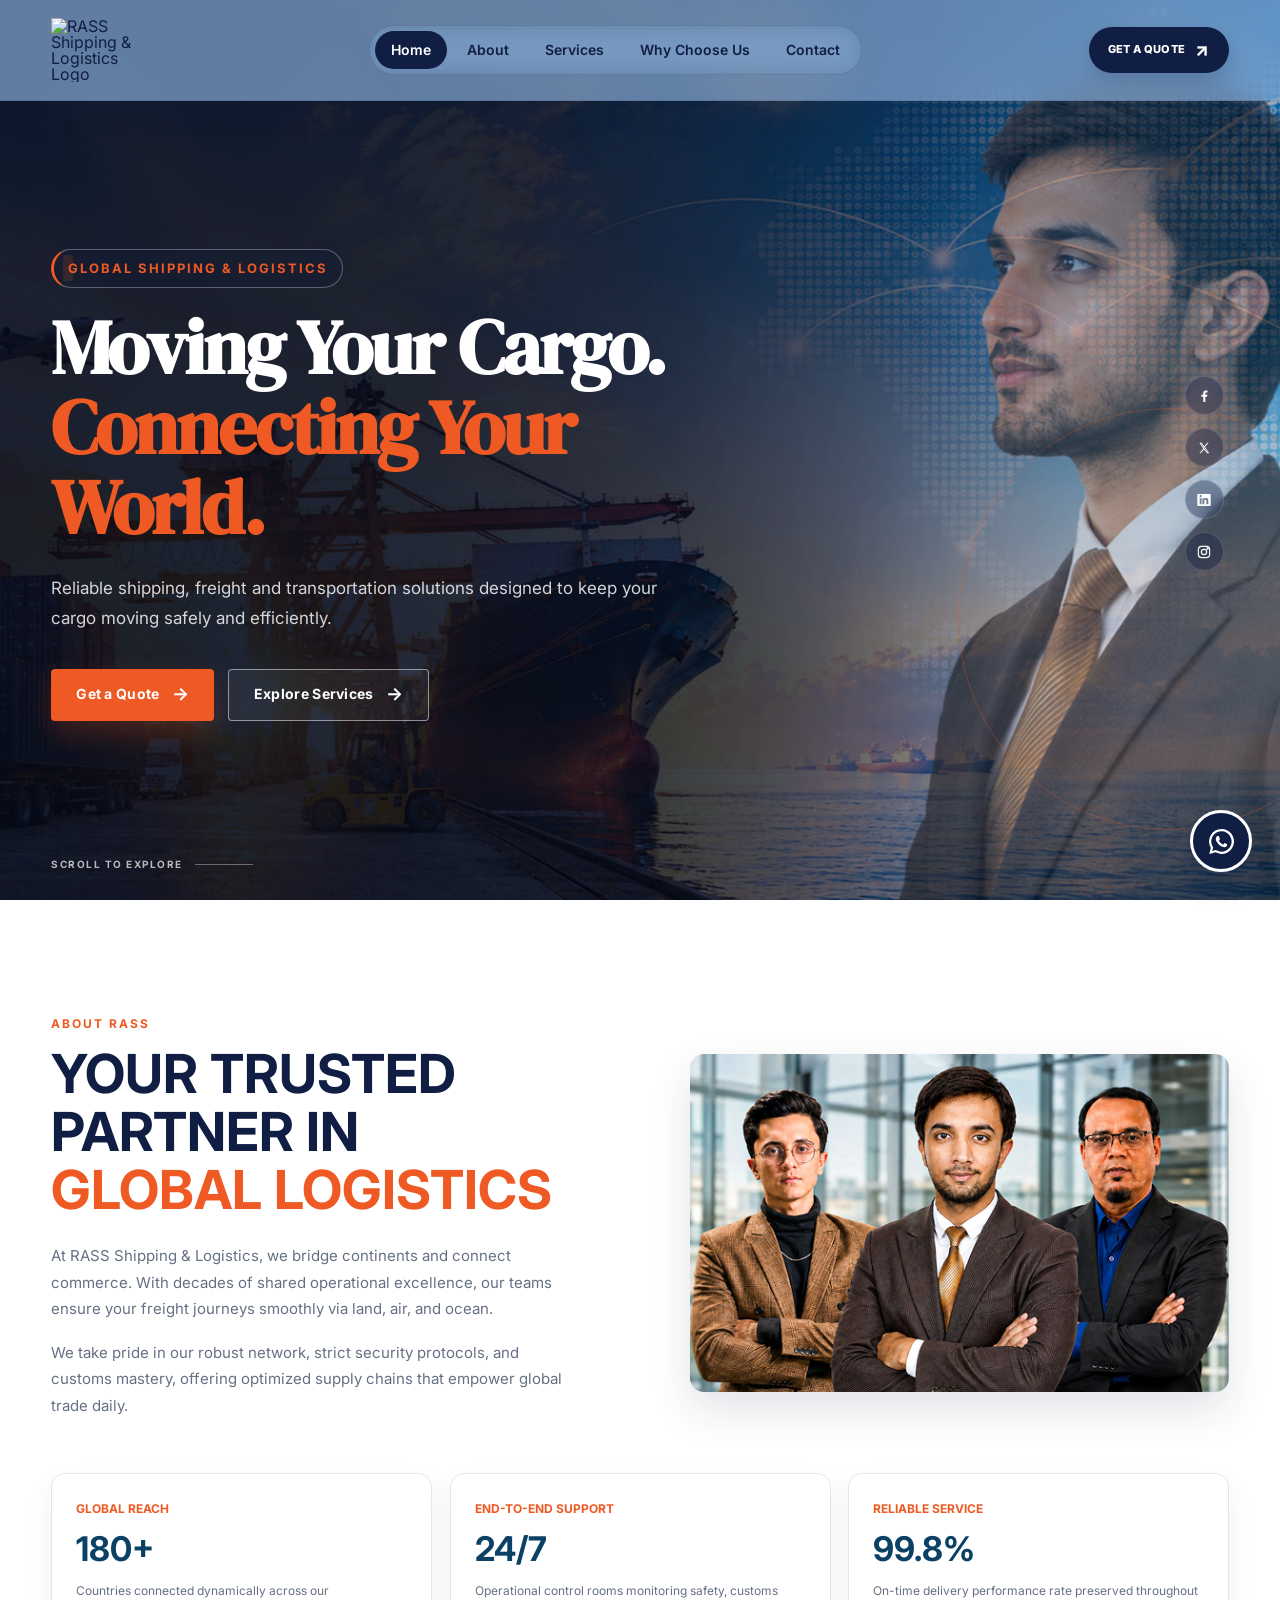
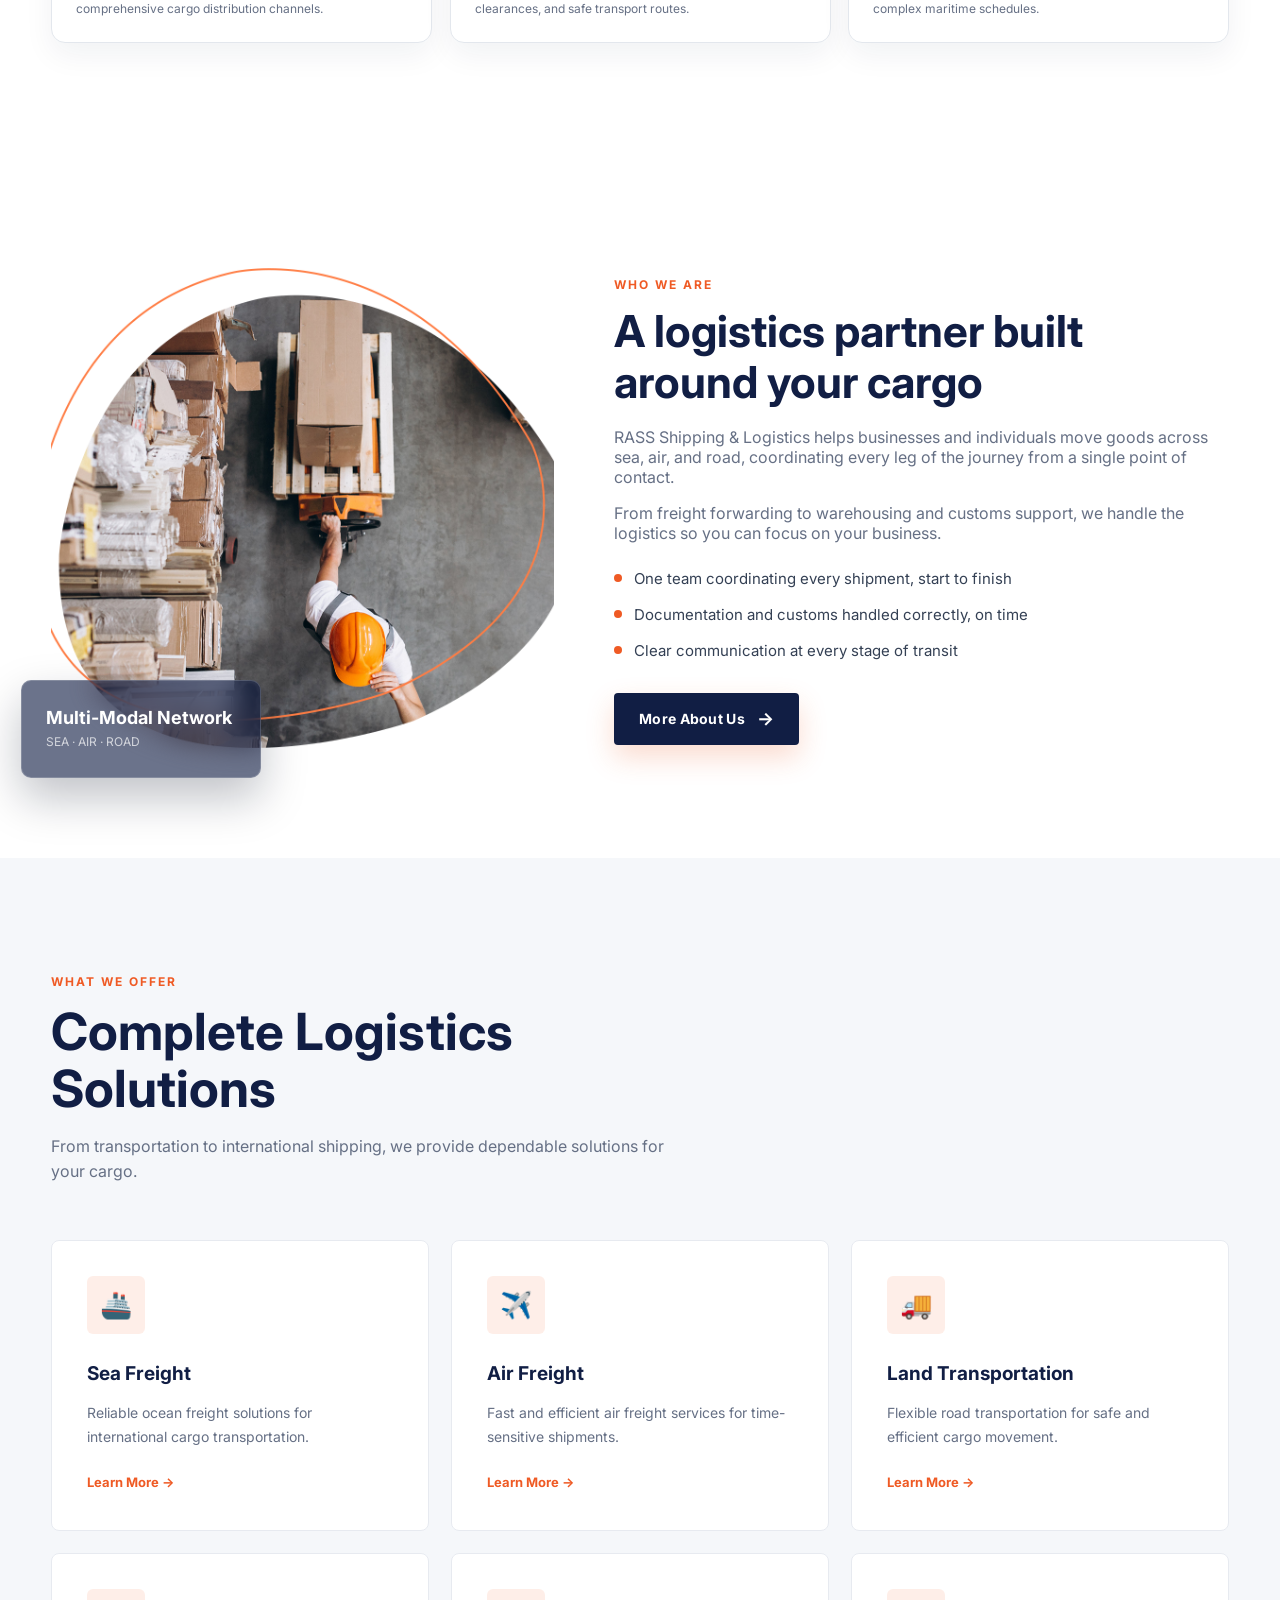
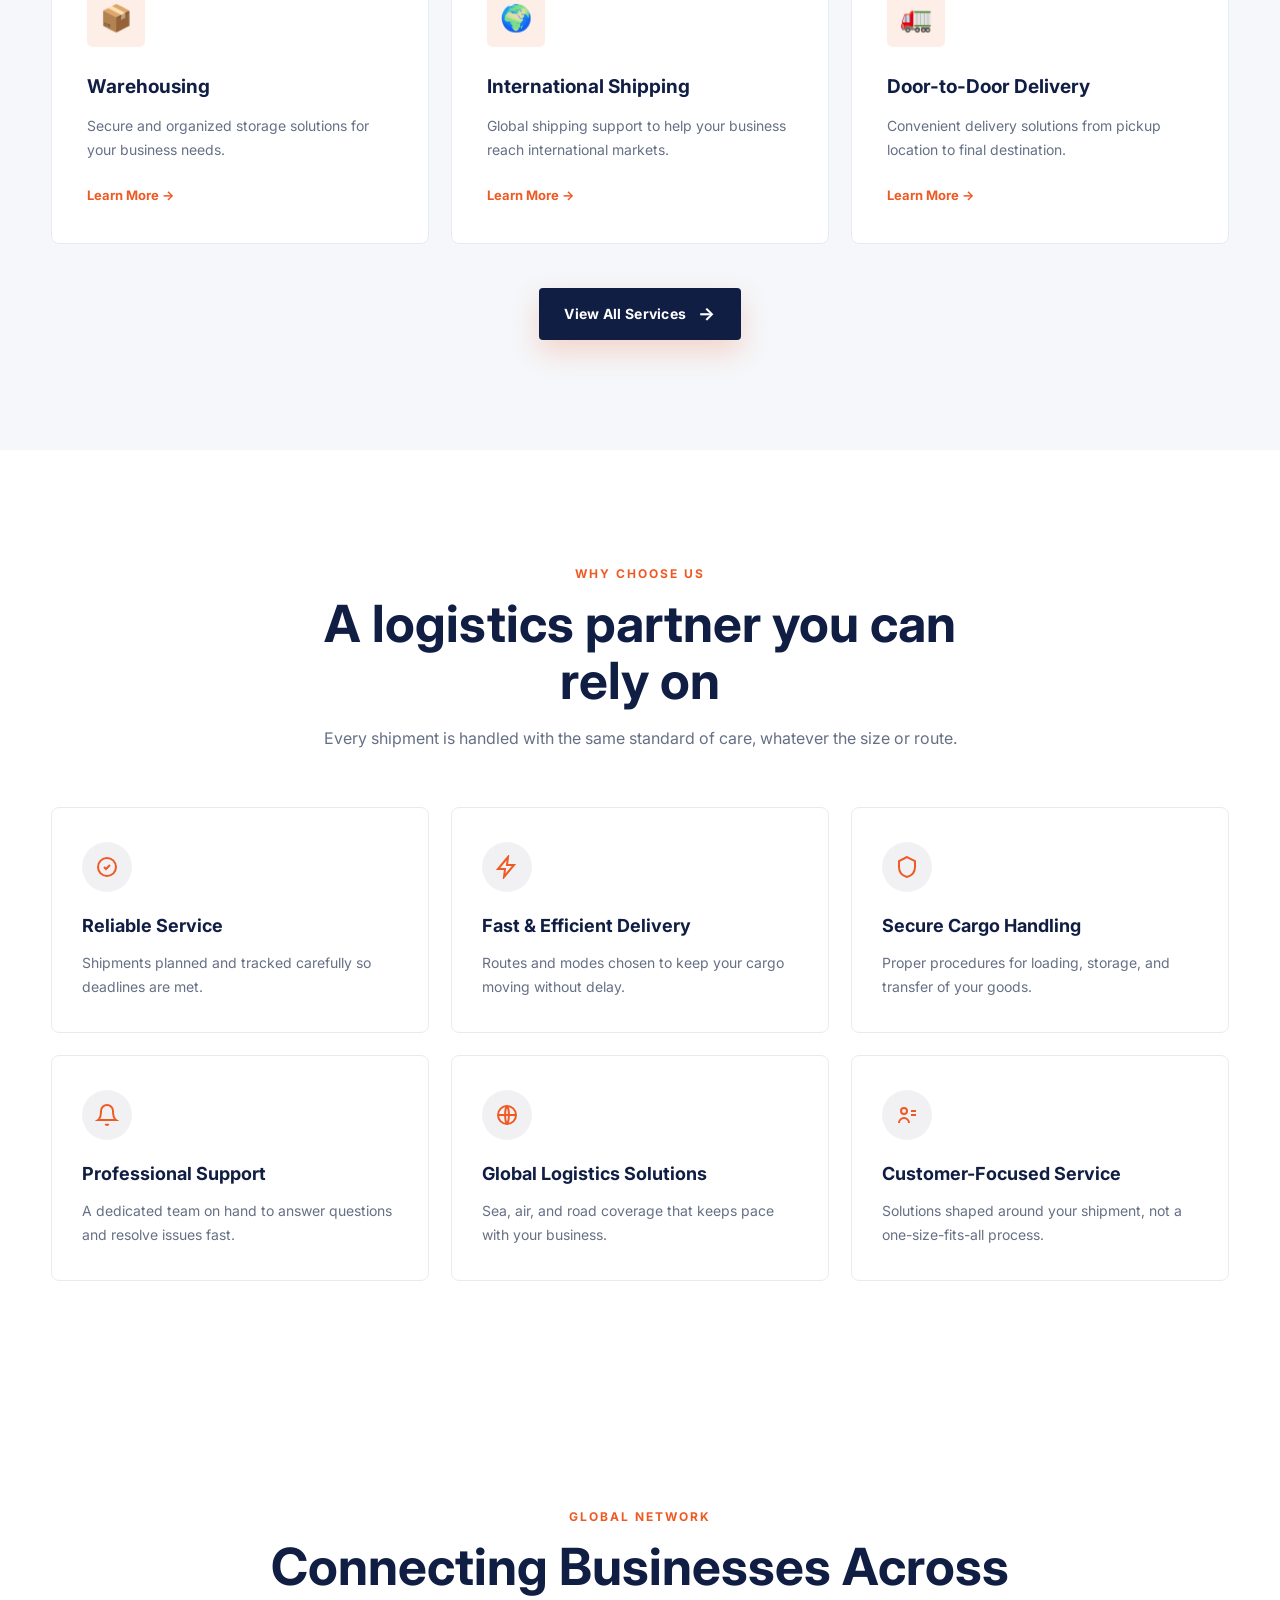
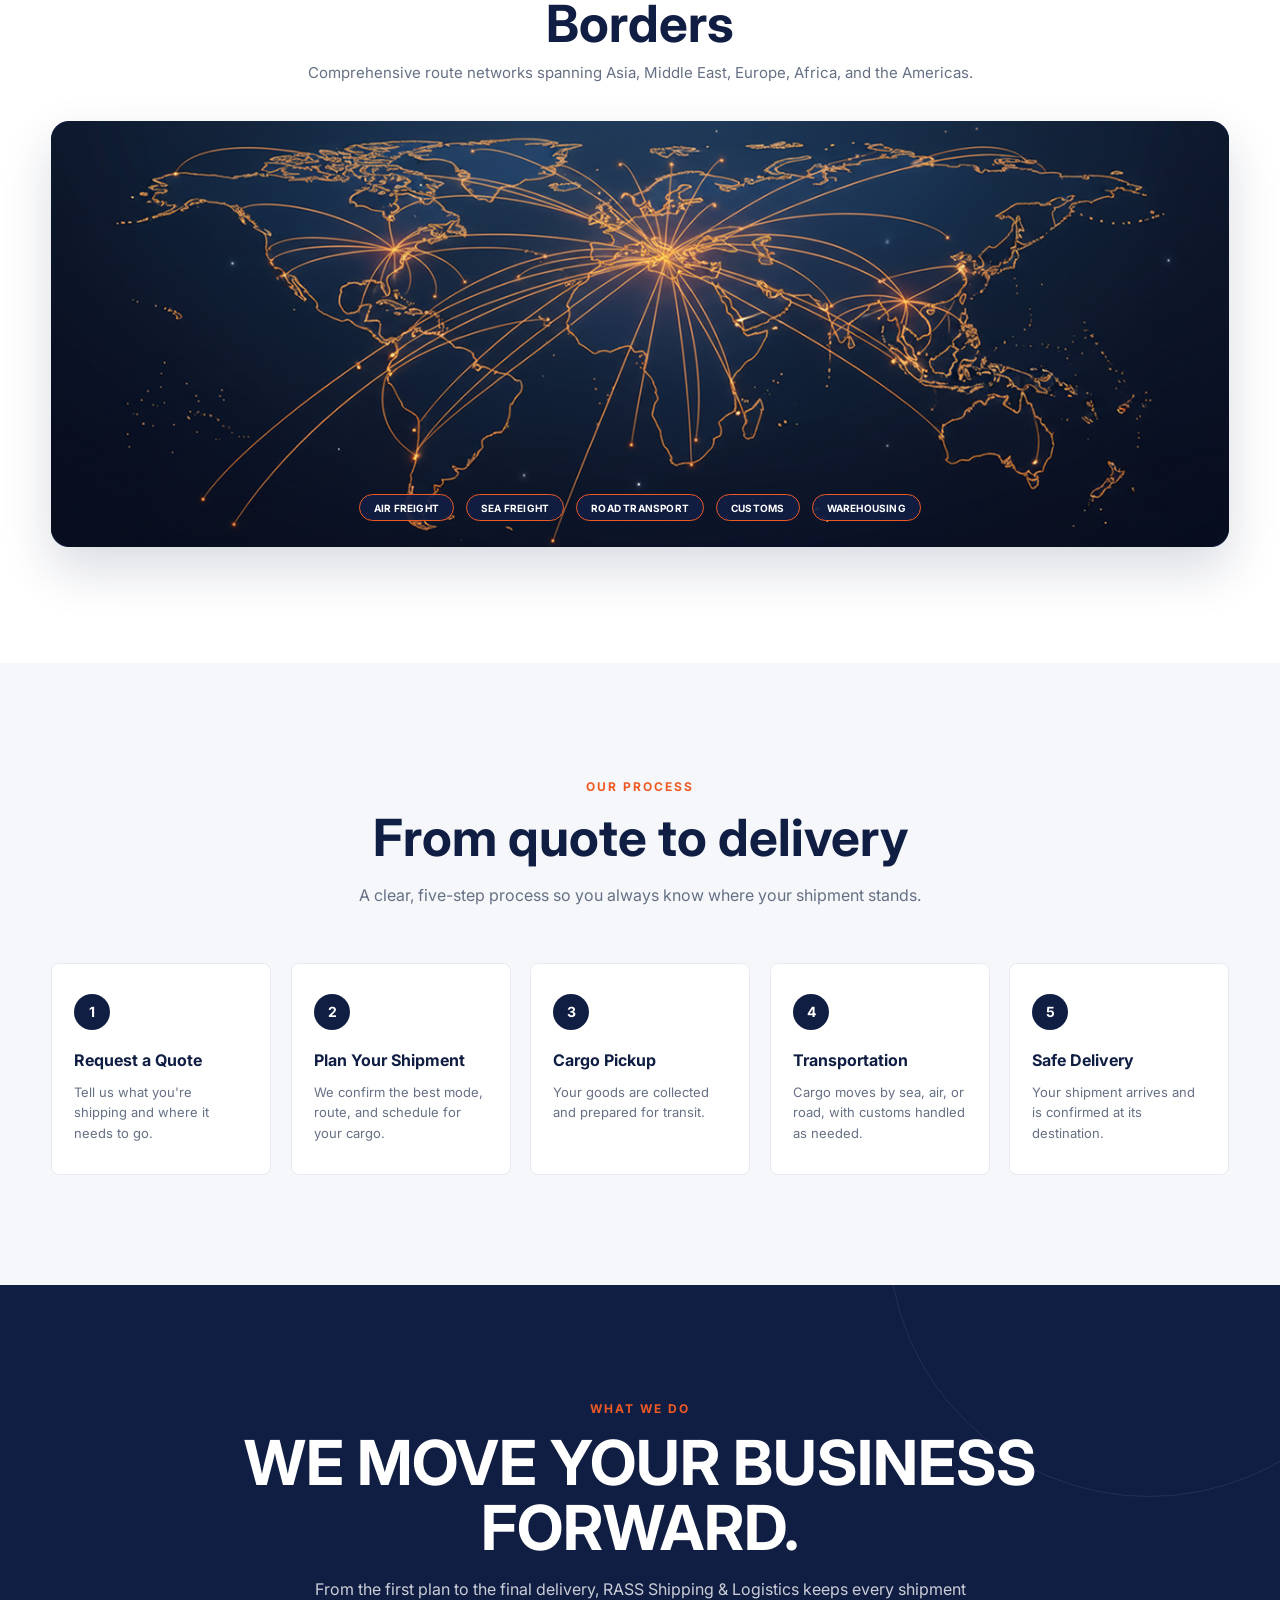
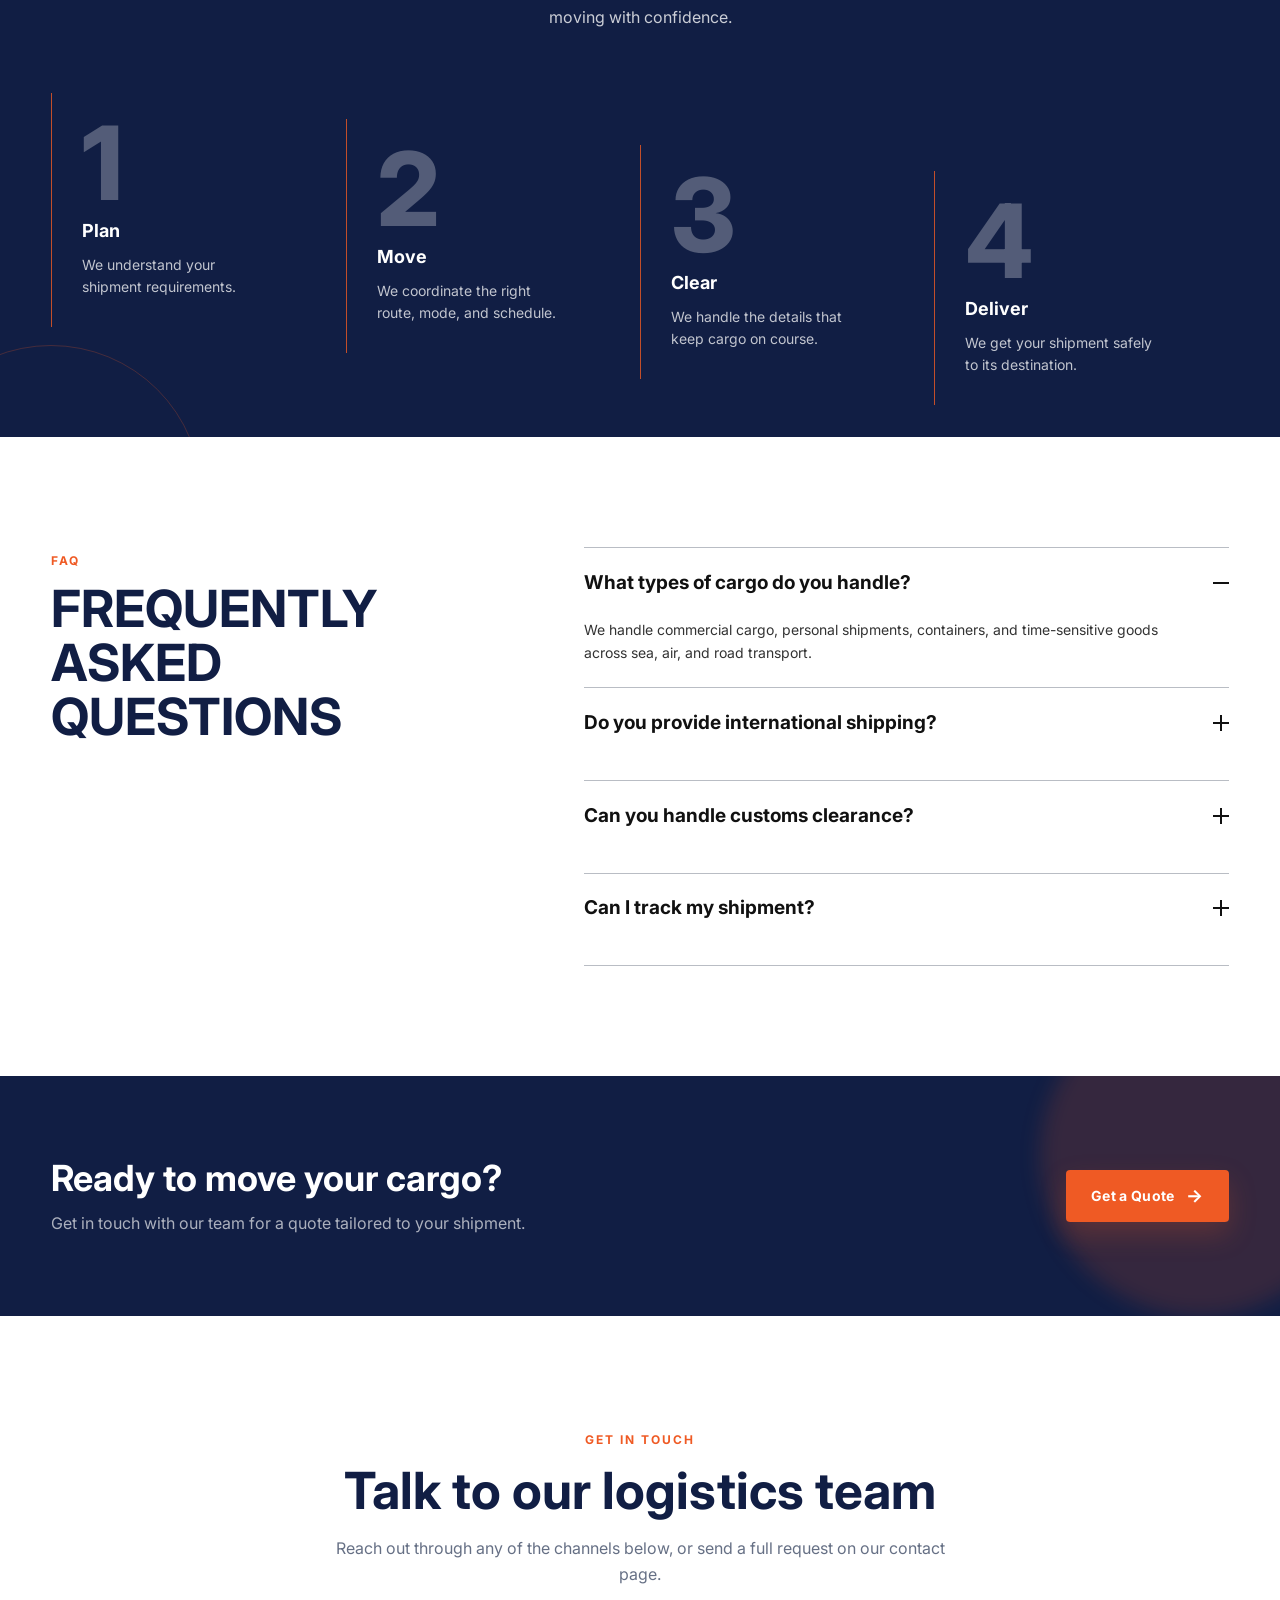
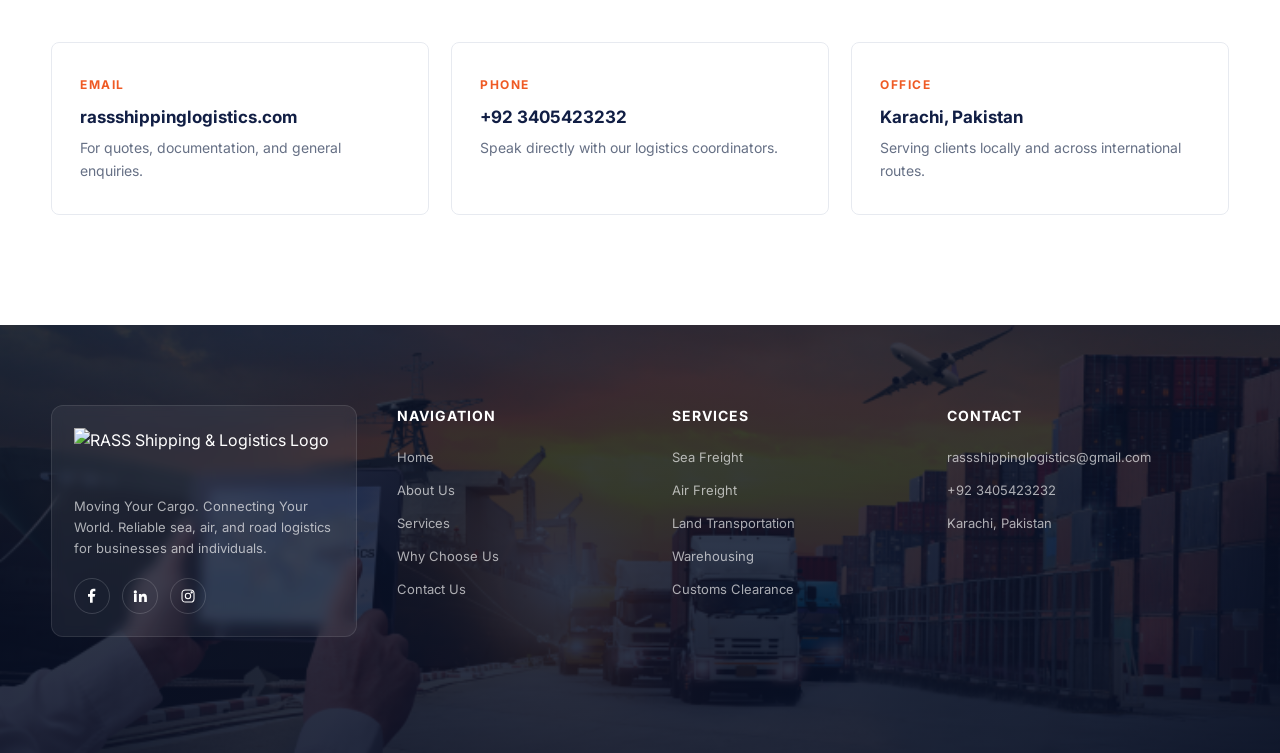
==== commit 69ec08d9: "Update on 9-9-2026" ====
--- a/index.html
+++ b/index.html
@@ -607,6 +607,105 @@
               <h3>Safe Delivery</h3>
               <p>Your shipment arrives and is confirmed at its destination.</p>
             </div>
+          </div>
+        </div>
+      </section>
+
+      <!-- ================= FORWARD SECTION ================= -->
+
+      <section class="forward-section" aria-labelledby="forward-title">
+        <div class="container">
+          <div class="forward-intro reveal">
+            <span class="section-tag">WHAT WE DO</span>
+            <h2 id="forward-title">We move your business forward.</h2>
+            <p>
+              From the first plan to the final delivery, RASS Shipping &amp;
+              Logistics keeps every shipment moving with confidence.
+            </p>
+          </div>
+
+          <div class="forward-grid reveal-group">
+            <article class="forward-card reveal">
+              <span class="forward-number" aria-hidden="true">1</span>
+              <div>
+                <h3>Plan</h3>
+                <p>We understand your shipment requirements.</p>
+              </div>
+            </article>
+            <article class="forward-card reveal">
+              <span class="forward-number" aria-hidden="true">2</span>
+              <div>
+                <h3>Move</h3>
+                <p>We coordinate the right route, mode, and schedule.</p>
+              </div>
+            </article>
+            <article class="forward-card reveal">
+              <span class="forward-number" aria-hidden="true">3</span>
+              <div>
+                <h3>Clear</h3>
+                <p>We handle the details that keep cargo on course.</p>
+              </div>
+            </article>
+            <article class="forward-card reveal">
+              <span class="forward-number" aria-hidden="true">4</span>
+              <div>
+                <h3>Deliver</h3>
+                <p>We get your shipment safely to its destination.</p>
+              </div>
+            </article>
+          </div>
+        </div>
+      </section>
+
+      <!-- ================= FAQS ================= -->
+
+      <section class="faq-section" aria-labelledby="home-faq-title">
+        <div class="container faq-layout">
+          <div class="faq-heading reveal">
+            <span class="section-tag">FAQ</span>
+            <h2 id="home-faq-title">Frequently asked questions</h2>
+          </div>
+
+          <div class="faq-list reveal-group">
+            <article class="faq-item is-open reveal">
+              <button class="faq-question" type="button" aria-expanded="true" aria-controls="home-faq-answer-1">
+                <span>What types of cargo do you handle?</span>
+                <span class="faq-toggle" aria-hidden="true"></span>
+              </button>
+              <div class="faq-answer" id="home-faq-answer-1" role="region">
+                <p>We handle commercial cargo, personal shipments, containers, and time-sensitive goods across sea, air, and road transport.</p>
+              </div>
+            </article>
+
+            <article class="faq-item reveal">
+              <button class="faq-question" type="button" aria-expanded="false" aria-controls="home-faq-answer-2">
+                <span>Do you provide international shipping?</span>
+                <span class="faq-toggle" aria-hidden="true"></span>
+              </button>
+              <div class="faq-answer" id="home-faq-answer-2" role="region" hidden>
+                <p>Yes. We coordinate international routes, documentation, customs support, and delivery across major global markets.</p>
+              </div>
+            </article>
+
+            <article class="faq-item reveal">
+              <button class="faq-question" type="button" aria-expanded="false" aria-controls="home-faq-answer-3">
+                <span>Can you handle customs clearance?</span>
+                <span class="faq-toggle" aria-hidden="true"></span>
+              </button>
+              <div class="faq-answer" id="home-faq-answer-3" role="region" hidden>
+                <p>Our team helps prepare the required documentation and coordinates customs clearance to keep your shipment moving.</p>
+              </div>
+            </article>
+
+            <article class="faq-item reveal">
+              <button class="faq-question" type="button" aria-expanded="false" aria-controls="home-faq-answer-4">
+                <span>Can I track my shipment?</span>
+                <span class="faq-toggle" aria-hidden="true"></span>
+              </button>
+              <div class="faq-answer" id="home-faq-answer-4" role="region" hidden>
+                <p>Yes. Contact our logistics team for the latest status and updates on your shipment's journey.</p>
+              </div>
+            </article>
           </div>
         </div>
       </section>
--- a/style.css
+++ b/style.css
@@ -13,7 +13,18 @@
   box-sizing: border-box;
   }
 
+html,
+body {
+margin: 0;
+padding: 0;
+width: 100%;
+max-width: 100%;
+min-height: 100%;
+overflow-x: hidden;
+}
+
 html {
+overflow-y: auto;
 scroll-behavior: smooth;
 }
 
@@ -23,6 +34,12 @@
 background: #ffffff;
 line-height: 1.6;
 overflow-x: hidden;
+display: flex;
+flex-direction: column;
+}
+
+main {
+  flex: 1 0 auto;
 }
 
 /* ================= GLOBAL WHATSAPP BUTTON ================= */
@@ -232,23 +249,28 @@
   left: 0;
   width: 100%;
   z-index: 1000;
-  padding: 22px 0;
-  background: transparent;
+  padding: 18px 0;
+  /* background: rgba(255, 255, 255, 0.96); */
+  background: rgba(135, 170, 214, 0.695);
+  border-bottom: 1px solid rgba(17, 30, 68, 0.10);
+  box-shadow: 0 10px 30px rgba(17, 30, 68, 0.10);
   transition:
     padding 0.45s ease,
     background 0.45s ease,
+    border-color 0.45s ease,
     box-shadow 0.45s ease,
     backdrop-filter 0.45s ease;
+  backdrop-filter: blur(18px);
+  -webkit-backdrop-filter: blur(18px);
 }
 
 .navbar.is-scrolled {
   padding: 13px 0;
-  /* background: rgba(17, 30, 68, 0.84); */
-  background: rgba(166, 184, 238, 0.84);
-  backdrop-filter: blur(16px);
-  -webkit-backdrop-filter: blur(16px);
-  box-shadow: 0 12px 35px rgba(8, 14, 34, 0.22);
-  border-bottom: 1px solid rgba(255, 255, 255, 0.09);
+  background: rgba(255, 255, 255, 0.97);
+  backdrop-filter: blur(20px);
+  -webkit-backdrop-filter: blur(20px);
+  box-shadow: 0 12px 35px rgba(17, 30, 68, 0.14);
+  border-bottom: 1px solid rgba(17, 30, 68, 0.12);
 }
 /* 
 body.subpage .navbar {
@@ -273,6 +295,12 @@
   flex-direction: column;
   flex-shrink: 0;
   line-height: 1;
+}
+
+.logo img {
+  width: 92px;
+  height: auto !important;
+  object-fit: contain;
 }
 
 .logo-rass {
@@ -298,9 +326,9 @@
   align-items: center;
   gap: 4px;
   padding: 5px;
-  border: 1px solid rgba(255, 255, 255, 0.48);
+  border: 1px solid rgba(17, 30, 68, 0.14);
   border-radius: 999px;
-  background: rgba(17, 30, 68, 0.13);
+  background: rgba(17, 30, 68, 0.04);
   backdrop-filter: blur(10px);
   -webkit-backdrop-filter: blur(10px);
 }
@@ -312,8 +340,8 @@
   min-height: 38px;
   padding: 0 16px;
   border-radius: 999px;
-  color: rgba(255, 255, 255, 0.9);
-  font-size: 13px;
+  color: #111E44;
+  font-size: 14px;
   font-weight: 600;
   transition:
     color 0.3s ease,
@@ -328,11 +356,18 @@
 .nav-menu > a:hover,
 .nav-menu > a.active {
   color: #ffffff;
-  background: rgba(255, 255, 255, 0.15);
+  background: #111E44;
 }
 
 .nav-menu > a:hover {
+  color: #EF5A24;
+  background: rgba(239, 90, 36, 0.10);
   transform: translateY(-1px);
+}
+
+.nav-menu > a.active:hover {
+  color: #ffffff;
+  background: #111E44;
 }
 
 /* ================= NAV CTA ================= */
@@ -345,8 +380,8 @@
   min-height: 46px;
   padding: 0 19px;
   border-radius: 999px;
-  background: #ffffff;
-  color: #111E44;
+  background: #111E44;
+  color: #ffffff;
   font-size: 11px;
   font-weight: 800;
   letter-spacing: 0.35px;
@@ -355,13 +390,16 @@
   transition:
     transform 0.3s ease,
     background 0.3s ease,
-    color 0.3s ease;
+    color 0.3s ease,
+    box-shadow 0.3s ease;
+  box-shadow: 0 8px 20px rgba(17, 30, 68, 0.18);
 }
 
 .nav-cta:hover {
   transform: translateY(-2px);
   background: #EF5A24;
   color: #ffffff;
+  box-shadow: 0 10px 24px rgba(239, 90, 36, 0.25);
 }
 
 .nav-cta-arrow {
@@ -384,9 +422,9 @@
   width: 44px;
   height: 44px;
   padding: 9px;
-  border: 1px solid rgba(255, 255, 255, 0.3);
+  border: 1px solid rgba(17, 30, 68, 0.15);
   border-radius: 50%;
-  background: rgba(17, 30, 68, 0.28);
+  background: rgba(17, 30, 68, 0.05);
   cursor: pointer;
   flex-direction: column;
   align-items: center;
@@ -398,7 +436,7 @@
   display: block;
   width: 22px;
   height: 2px;
-  background: #ffffff;
+  background: #111E44;
   border-radius: 5px;
   transition: all 0.3s ease;
 }
@@ -432,10 +470,10 @@
 
 .hero-image {
   position: absolute;
-  inset: -6%;
+  inset: -0%;
   z-index: -3;
   background:
-    url("Images/HeroBannerShawaizShadow.png")
+    url("Images/HeroBannerShawaiz-final.png")
     center / cover no-repeat;
   transform: translate3d(0, var(--hero-shift), 0) scale(1.06);
   will-change: transform;
@@ -486,7 +524,24 @@
 .hero-content {
   max-width: 700px;
   padding-top: 72px;
-  animation: heroContentIn 1s cubic-bezier(0.22, 1, 0.36, 1) both;
+}
+
+.hero-content > * {
+  opacity: 0;
+  transform: translateY(24px);
+  animation: heroItemIn 0.85s cubic-bezier(0.22, 1, 0.36, 1) forwards;
+}
+
+.hero-content > :nth-child(1) { animation-delay: 0.12s; }
+.hero-content > :nth-child(2) { animation-delay: 0.24s; }
+.hero-content > :nth-child(3) { animation-delay: 0.36s; }
+.hero-content > :nth-child(4) { animation-delay: 0.48s; }
+
+@keyframes heroItemIn {
+  to {
+    opacity: 1;
+    transform: translateY(0);
+  }
 }
 
 .hero-tag {
@@ -879,7 +934,8 @@
 .reveal {
 opacity: 0;
 transform: translateY(24px);
-transition: opacity 0.7s ease, transform 0.7s ease;
+transition: opacity 0.8s cubic-bezier(0.22, 1, 0.36, 1), transform 0.8s cubic-bezier(0.22, 1, 0.36, 1);
+will-change: transform, opacity;
 }
 
 .reveal.is-visible {
@@ -893,9 +949,66 @@
 .reveal-group .reveal:nth-child(5) { transition-delay: 0.32s; }
 .reveal-group .reveal:nth-child(6) { transition-delay: 0.4s; }
 
+.about-copy.reveal,
+.contact-layout > .reveal:first-child {
+  transform: translateX(-56px);
+}
+
+.about-media.reveal,
+.contact-layout > .content-card.reveal {
+  transform: translateX(56px);
+}
+
+.old-about-preview .about-media.reveal {
+  transform: translateX(-56px);
+}
+
+.old-about-preview .about-copy.reveal {
+  transform: translateX(56px);
+}
+
+.about-copy.reveal.is-visible,
+.about-media.reveal.is-visible,
+.contact-layout > .reveal:first-child.is-visible,
+.contact-layout > .content-card.reveal.is-visible,
+.old-about-preview .about-media.reveal.is-visible,
+.old-about-preview .about-copy.reveal.is-visible {
+  transform: translateX(0);
+}
+
+.footer .footer-brand,
+.footer .footer-col,
+.footer .footer-bottom {
+  opacity: 0;
+  transform: translateY(28px);
+  transition: opacity 0.8s cubic-bezier(0.22, 1, 0.36, 1), transform 0.8s cubic-bezier(0.22, 1, 0.36, 1);
+  will-change: transform, opacity;
+}
+
+.footer .footer-col:nth-child(2) { transition-delay: 0.08s; }
+.footer .footer-col:nth-child(3) { transition-delay: 0.16s; }
+.footer .footer-col:nth-child(4) { transition-delay: 0.24s; }
+.footer .footer-bottom { transition-delay: 0.32s; }
+
+.footer .footer-brand.is-visible,
+.footer .footer-col.is-visible,
+.footer .footer-bottom.is-visible {
+  opacity: 1;
+  transform: translateY(0);
+}
+
 @media (prefers-reduced-motion: reduce) {
   html { scroll-behavior: auto; }
-  .reveal { opacity: 1; transform: none; transition: none; }
+  .reveal,
+  .hero-content > *,
+  .footer .footer-brand,
+  .footer .footer-col,
+  .footer .footer-bottom {
+    opacity: 1;
+    transform: none;
+    transition: none;
+    animation: none;
+  }
 }
 
 /* ================= SECTION HEADING (shared) ================= */
@@ -1447,6 +1560,235 @@
 line-height: 1.6;
 }
 
+/* ================= FORWARD SECTION ================= */
+
+.forward-section {
+  position: relative;
+  padding: 110px 0;
+  overflow: hidden;
+  background: #111e44;
+  color: #ffffff;
+}
+
+.forward-section::before,
+.forward-section::after {
+  position: absolute;
+  content: "";
+  pointer-events: none;
+  border: 1px solid rgba(255, 255, 255, 0.08);
+  border-radius: 50%;
+}
+
+.forward-section::before {
+  width: 520px;
+  height: 520px;
+  top: -310px;
+  right: -130px;
+}
+
+.forward-section::after {
+  width: 300px;
+  height: 300px;
+  bottom: -210px;
+  left: -100px;
+  border-color: rgba(239, 90, 36, 0.24);
+}
+
+.forward-section .container {
+  position: relative;
+  z-index: 1;
+}
+
+.forward-intro {
+  max-width: 820px;
+  margin: 0 auto 62px;
+  text-align: center;
+}
+
+.forward-intro .section-tag {
+  color: #ef5a24;
+}
+
+.forward-intro h2 {
+  margin-bottom: 16px;
+  color: #ffffff;
+  font-size: clamp(36px, 5vw, 62px);
+  line-height: 1.05;
+  text-transform: uppercase;
+}
+
+.forward-intro p {
+  max-width: 700px;
+  margin: 0 auto;
+  color: rgba(255, 255, 255, 0.78);
+  font-size: 16px;
+  line-height: 1.7;
+}
+
+.forward-grid {
+  display: grid;
+  grid-template-columns: repeat(4, 1fr);
+  gap: 0;
+}
+
+.forward-card {
+  position: relative;
+  min-height: 190px;
+  padding: 30px 30px 28px;
+  border-left: 1px solid rgba(239, 90, 36, 0.8);
+  transition: background 0.35s ease, transform 0.35s ease, border-color 0.35s ease;
+}
+
+.forward-card:nth-child(2) { transform: translateY(26px); }
+.forward-card:nth-child(3) { transform: translateY(52px); }
+.forward-card:nth-child(4) { transform: translateY(78px); }
+
+.forward-card:hover {
+  z-index: 2;
+  transform: translateY(-8px) !important;
+  background: rgba(255, 255, 255, 0.08);
+  border-color: #ef5a24;
+}
+
+.forward-number {
+  display: block;
+  margin-bottom: 12px;
+  color: rgba(255, 255, 255, 0.28);
+  font-size: clamp(72px, 8vw, 108px);
+  font-weight: 800;
+  line-height: 0.8;
+  transition: color 0.35s ease, transform 0.35s ease;
+}
+
+.forward-card:hover .forward-number {
+  color: rgba(239, 90, 36, 0.72);
+  transform: translateX(5px);
+}
+
+.forward-card h3 {
+  margin-bottom: 8px;
+  color: #ffffff;
+  font-size: 18px;
+}
+
+.forward-card p {
+  max-width: 190px;
+  color: rgba(255, 255, 255, 0.74);
+  font-size: 14px;
+  line-height: 1.6;
+}
+
+/* ================= FAQS ================= */
+
+.faq-section {
+  padding: 110px 0;
+  background: #ffffff;
+}
+
+.faq-layout {
+  display: grid;
+  grid-template-columns: minmax(280px, 0.8fr) minmax(0, 1.2fr);
+  gap: clamp(45px, 8vw, 120px);
+  align-items: start;
+}
+
+.faq-heading {
+  position: sticky;
+  top: 120px;
+}
+
+.faq-heading h2 {
+  max-width: 390px;
+  color: #111e44;
+  font-size: clamp(38px, 4vw, 58px);
+  line-height: 1.05;
+  text-transform: uppercase;
+}
+
+.faq-list {
+  border-top: 1px solid #b9bdc4;
+}
+
+.faq-item {
+  border-bottom: 1px solid #b9bdc4;
+  transition: background 0.3s ease, padding 0.3s ease;
+}
+
+.faq-item:hover {
+  background: #f7f8fa;
+}
+
+.faq-question {
+  width: 100%;
+  display: flex;
+  align-items: center;
+  justify-content: space-between;
+  gap: 20px;
+  padding: 22px 0;
+  border: 0;
+  background: transparent;
+  color: #111111;
+  cursor: pointer;
+  font: inherit;
+  font-size: 19px;
+  font-weight: 700;
+  line-height: 1.35;
+  text-align: left;
+}
+
+.faq-question:hover {
+  color: #0b4165;
+}
+
+.faq-toggle {
+  position: relative;
+  flex: 0 0 16px;
+  width: 16px;
+  height: 16px;
+}
+
+.faq-toggle::before,
+.faq-toggle::after {
+  position: absolute;
+  content: "";
+  top: 7px;
+  left: 0;
+  width: 16px;
+  height: 2px;
+  background: currentColor;
+  transition: transform 0.3s ease;
+}
+
+.faq-toggle::after {
+  transform: rotate(90deg);
+}
+
+.faq-item.is-open .faq-toggle::after {
+  transform: rotate(0deg);
+}
+
+.faq-answer {
+  display: grid;
+  grid-template-rows: 1fr;
+  opacity: 1;
+  transition: grid-template-rows 0.35s ease, opacity 0.35s ease;
+}
+
+.faq-answer[hidden] {
+  display: grid;
+  grid-template-rows: 0fr;
+  opacity: 0;
+}
+
+.faq-answer p {
+  min-height: 0;
+  overflow: hidden;
+  padding: 0 38px 22px 0;
+  color: #333333;
+  font-size: 14px;
+  line-height: 1.7;
+}
+
 /* ================= CTA BANNER ================= */
 
 .cta-banner {
@@ -1536,7 +1878,17 @@
 
 .footer {
 padding: 80px 0 0;
-background: #111E44;
+margin-bottom: 0;
+overflow: hidden;
+background-image:
+  linear-gradient(
+    rgba(8, 16, 38, 0.78),
+    rgba(8, 16, 38, 0.88)
+  ),
+  url("Images/LOGISTICS.png");
+background-size: cover;
+background-position: center;
+background-repeat: no-repeat;
 color: #ffffff;
 }
 
@@ -1551,6 +1903,15 @@
 color: #EF5A24;
 font-size: 28px;
 letter-spacing: 2px;
+}
+
+.footer-brand {
+  padding: 22px;
+  border: 1px solid rgba(255, 255, 255, 0.10);
+  border-radius: 12px;
+  background: rgba(255, 255, 255, 0.06);
+  backdrop-filter: blur(6px);
+  -webkit-backdrop-filter: blur(6px);
 }
 
 .footer-brand .logo-text {
@@ -1595,6 +1956,14 @@
 display: flex;
 gap: 12px;
 margin-top: 20px;
+opacity: 0;
+transform: translateY(12px);
+transition: opacity 0.65s ease 0.14s, transform 0.65s ease 0.14s;
+}
+
+.footer-social.is-visible {
+  opacity: 1;
+  transform: translateY(0);
 }
 
 .footer-social a {
@@ -1617,12 +1986,17 @@
 
 .footer-bottom {
 padding: 22px 0;
+margin-bottom: 0;
 border-top: 1px solid rgba(255, 255, 255, 0.12);
 display: flex;
 align-items: center;
 justify-content: space-between;
 flex-wrap: wrap;
 gap: 10px;
+}
+
+.footer > .container > :last-child {
+margin-bottom: 0;
 }
 
 .footer-bottom p { font-size: 12px; }
@@ -1943,6 +2317,10 @@
     grid-template-columns: 1fr 1fr;
 }
 
+  .footer {
+    background-position: 62% center;
+  }
+
 
 }
 
@@ -2013,6 +2391,8 @@
 .about-preview,
 .why-choose,
 .how-it-works,
+.forward-section,
+.faq-section,
 .contact-preview {
     padding: 70px 0;
 }
@@ -2030,10 +2410,39 @@
 .contact-form,
 .why-grid,
 .steps-row,
+.forward-grid,
+.faq-layout,
 .contact-preview-grid {
     grid-template-columns: 1fr;
 }
 
+.faq-heading {
+  position: static;
+}
+
+.faq-question {
+  font-size: 17px;
+}
+
+.forward-card,
+.forward-card:nth-child(2),
+.forward-card:nth-child(3),
+.forward-card:nth-child(4) {
+  min-height: 0;
+  padding: 26px 0;
+  border-left: 0;
+  border-bottom: 1px solid rgba(239, 90, 36, 0.5);
+  transform: none;
+}
+
+.forward-card:last-child {
+  border-bottom: 0;
+}
+
+.forward-card:hover {
+  padding-left: 12px;
+}
+
 .service-card {
     padding: 30px;
 }
@@ -2048,11 +2457,19 @@
 
 .global-network-map {
   border-radius: 14px;
+}
+
+.global-network-map img {
+  height: 220px;
+  aspect-ratio: auto;
+  object-fit: cover;
+  object-position: center;
 }
 
 .global-network-services {
   bottom: 18px;
   gap: 8px;
+  padding: 0 12px;
 }
 
 .about-stat-card {
@@ -2074,6 +2491,7 @@
 
 .footer {
     padding-top: 55px;
+  background-position: 58% center;
 }
 
 .footer-grid {
@@ -2111,6 +2529,11 @@
 @media (max-width: 900px) {
   .navbar {
     padding: 18px 0;
+    background: rgba(255, 255, 255, 0.97);
+  }
+
+  .logo img {
+    width: 74px;
   }
 
   .nav-container {
@@ -2128,9 +2551,9 @@
     gap: 4px;
     padding: 12px;
     border-radius: 18px;
-    background: rgba(17, 30, 68, 0.97);
-    border: 1px solid rgba(255, 255, 255, 0.14);
-    box-shadow: 0 24px 50px rgba(0, 0, 0, 0.28);
+    background: #ffffff;
+    border: 1px solid rgba(17, 30, 68, 0.10);
+    box-shadow: 0 20px 40px rgba(17, 30, 68, 0.14);
     backdrop-filter: blur(16px);
     -webkit-backdrop-filter: blur(16px);
   }
@@ -2149,7 +2572,13 @@
 
   .nav-menu > a:hover,
   .nav-menu > a.active {
-    background: rgba(255, 255, 255, 0.1);
+    color: #EF5A24;
+    background: rgba(239, 90, 36, 0.10);
+  }
+
+  .nav-menu > a.active {
+    color: #ffffff;
+    background: #111E44;
   }
 
   .nav-cta {
